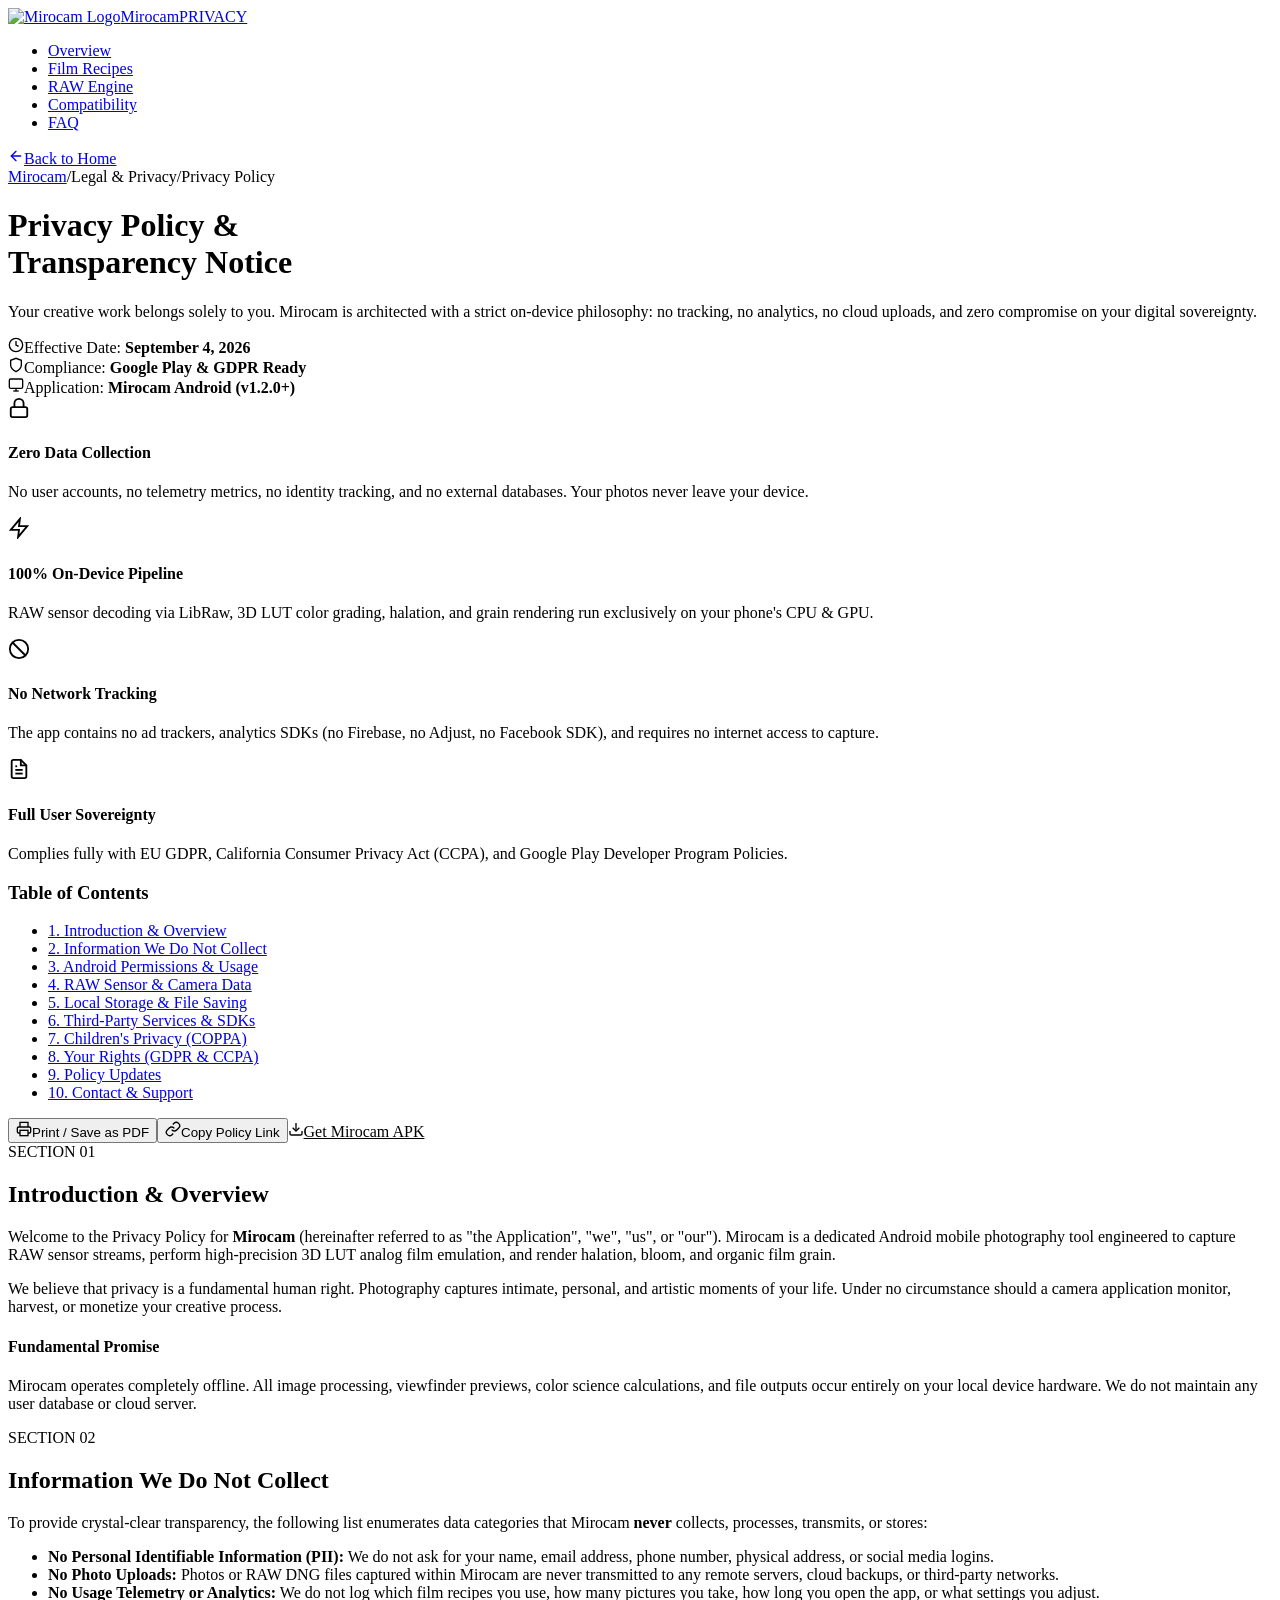
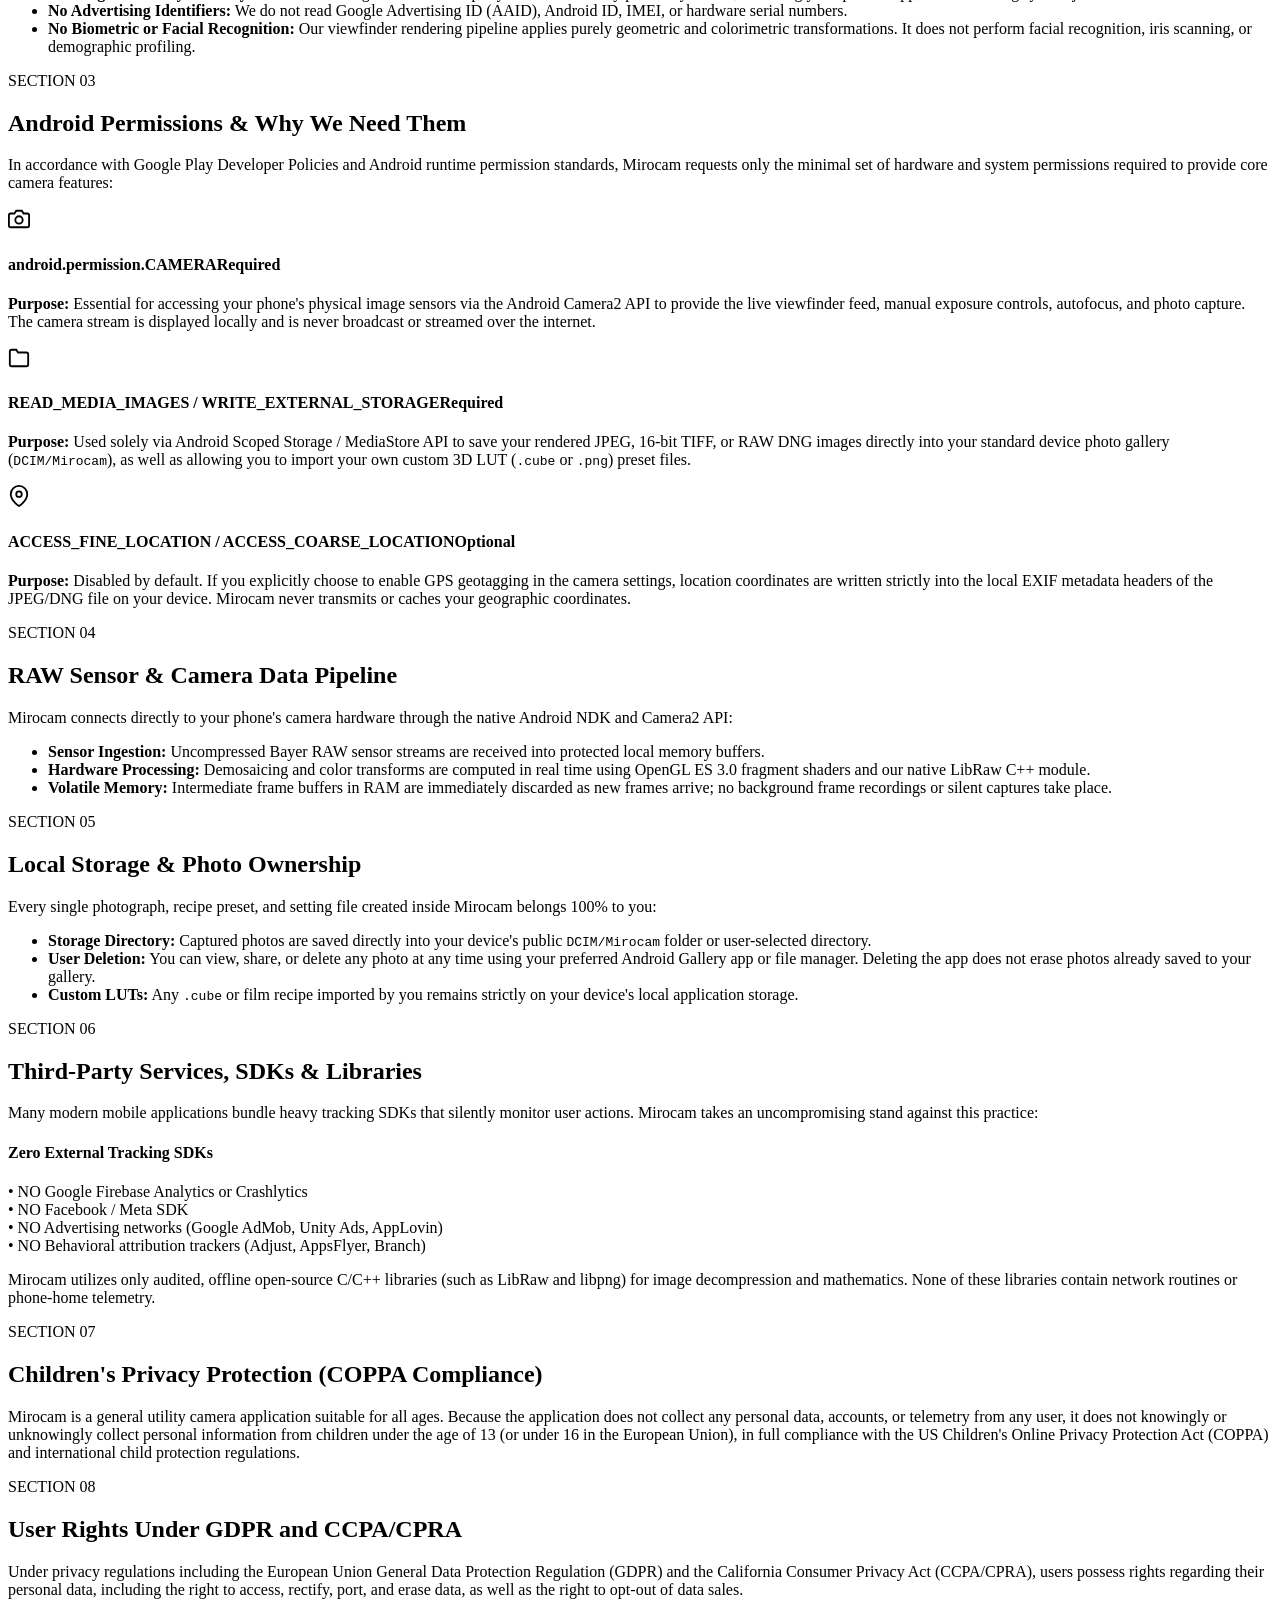
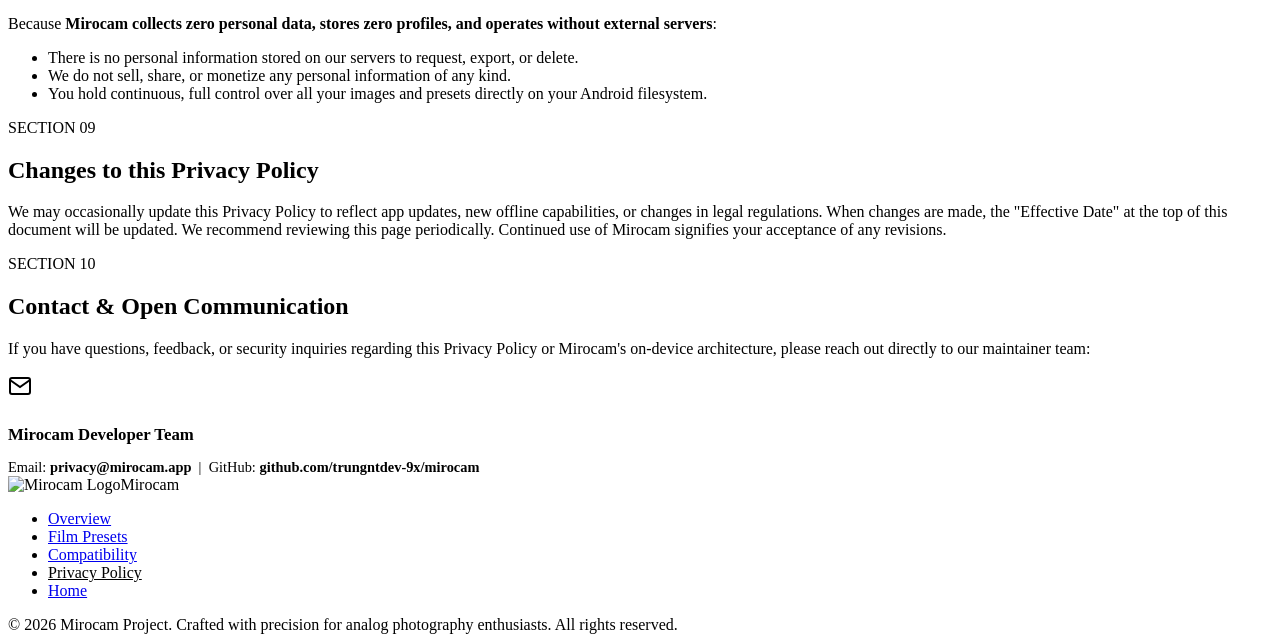
==== privacy/index.html @ e74e82c1 "Update from https://github.com/trungntdev-9x/mirocam/commit/d6a8e24626ea8ea958e3096e8d1c62e07630a05a" ====
<!DOCTYPE html><html lang="en"><head><meta charset="UTF-8"><meta name="viewport" content="width=device-width, initial-scale=1.0"><title>Privacy Policy &amp; Transparency Notice — Mirocam</title><meta name="description" content="Official Privacy Policy for Mirocam Android RAW Film Camera. 100% offline, zero tracking, zero analytics."><meta name="keywords" content="analog camera, film simulation, fujifilm recipes, raw camera android, libraw, 3d lut, halation, portra 400, velvia 50"><link rel="canonical" href="https://trungntdev-9x.github.io/mirocam-web/privacy/"><!-- OpenGraph --><meta property="og:title" content="Mirocam — Shoot it right. No editing needed."><meta property="og:description" content="True RAW sensor pipeline, real-time 60fps film viewfinder, and iconic analog recipes on your Android device."><meta property="og:image" content="/mirocam-web/assets/hero_sample.jpg"><meta property="og:type" content="website"><meta property="og:url" content="https://trungntdev-9x.github.io/mirocam-web/privacy/"><meta name="theme-color" content="#0a0c10"><!-- Twitter Cards --><meta name="twitter:card" content="summary_large_image"><meta name="twitter:title" content="Privacy Policy &amp; Transparency Notice — Mirocam"><meta name="twitter:description" content="Official Privacy Policy for Mirocam Android RAW Film Camera. 100% offline, zero tracking, zero analytics."><meta name="twitter:image" content="/mirocam-web/assets/hero_sample.jpg"><!-- Google Fonts Preconnect & Styles --><link rel="preconnect" href="https://fonts.googleapis.com"><link rel="preconnect" href="https://fonts.gstatic.com" crossorigin><link href="https://fonts.googleapis.com/css2?family=Playfair+Display:ital,wght@0,600;0,800;1,600&family=Plus+Jakarta+Sans:wght@400;500;600;700;800&family=Space+Grotesk:wght@500;600;700&display=swap" rel="stylesheet"><!-- Favicon --><link rel="icon" type="image/png" href="/mirocam-web/assets/logo.png"><link rel="stylesheet" href="/mirocam-web/_astro/site.BNJxIWvm.css"></head><body><!-- Grain Overlay --><div class="grain-overlay" aria-hidden="true"></div><nav class="navbar" aria-label="Privacy Navigation"><div class="container nav-inner"><a href="/mirocam-web/" class="brand-link" title="Return to Mirocam Home"><img src="/mirocam-web/assets/logo.png" alt="Mirocam Logo" class="brand-logo" width="40" height="40"><span class="brand-text">Mirocam</span><span class="brand-badge">PRIVACY</span></a><ul class="nav-links"><li><a href="/mirocam-web/#overview">Overview</a></li><li><a href="/mirocam-web/#recipes">Film Recipes</a></li><li><a href="/mirocam-web/#technology">RAW Engine</a></li><li><a href="/mirocam-web/#specs">Compatibility</a></li><li><a href="/mirocam-web/#faq">FAQ</a></li></ul><div class="nav-actions"><a href="/mirocam-web/" class="btn btn-secondary"><svg width="16" height="16" viewBox="0 0 24 24" fill="none" stroke="currentColor" stroke-width="2" stroke-linecap="round" stroke-linejoin="round" aria-hidden="true"><line x1="19" y1="12" x2="5" y2="12"></line><polyline points="12 19 5 12 12 5"></polyline></svg>Back to Home</a></div></div></nav><header class="policy-hero"><div class="container"><div class="policy-breadcrumb"><a href="/mirocam-web/">Mirocam</a><span>/</span><span>Legal & Privacy</span><span>/</span><span style="color:var(--text-primary)">Privacy Policy</span></div><h1>Privacy Policy &<br><span class="gradient-text">Transparency Notice</span></h1><p>Your creative work belongs solely to you. Mirocam is architected with a strict on-device philosophy: no tracking, no analytics, no cloud uploads, and zero compromise on your digital sovereignty.</p><div class="policy-meta-bar"><div class="policy-meta-item"><svg width="16" height="16" viewBox="0 0 24 24" fill="none" stroke="currentColor" stroke-width="2" aria-hidden="true"><circle cx="12" cy="12" r="10"></circle><polyline points="12 6 12 12 16 14"></polyline></svg><span>Effective Date: <strong>September 4, 2026</strong></span></div><div class="policy-meta-item"><svg width="16" height="16" viewBox="0 0 24 24" fill="none" stroke="currentColor" stroke-width="2" aria-hidden="true"><path d="M12 22s8-4 8-10V5l-8-3-8 3v7c0 6 8 10 8 10z"></path></svg><span>Compliance: <strong>Google Play & GDPR Ready</strong></span></div><div class="policy-meta-item"><svg width="16" height="16" viewBox="0 0 24 24" fill="none" stroke="currentColor" stroke-width="2" aria-hidden="true"><rect x="2" y="3" width="20" height="14" rx="2" ry="2"></rect><line x1="8" y1="21" x2="16" y2="21"></line><line x1="12" y1="17" x2="12" y2="21"></line></svg><span>Application: <strong>Mirocam Android (v1.2.0+)</strong></span></div></div></div></header><main class="container"><!-- Highlights Grid --><div class="policy-highlights"><div class="highlight-card"><div class="highlight-icon"><svg width="22" height="22" viewBox="0 0 24 24" fill="none" stroke="currentColor" stroke-width="2" aria-hidden="true"><rect x="3" y="11" width="18" height="11" rx="2" ry="2"></rect><path d="M7 11V7a5 5 0 0 1 10 0v4"></path></svg></div><h4>Zero Data Collection</h4><p>No user accounts, no telemetry metrics, no identity tracking, and no external databases. Your photos never leave your device.</p></div><div class="highlight-card"><div class="highlight-icon"><svg width="22" height="22" viewBox="0 0 24 24" fill="none" stroke="currentColor" stroke-width="2" aria-hidden="true"><polygon points="13 2 3 14 12 14 11 22 21 10 12 10 13 2"></polygon></svg></div><h4>100% On-Device Pipeline</h4><p>RAW sensor decoding via LibRaw, 3D LUT color grading, halation, and grain rendering run exclusively on your phone's CPU & GPU.</p></div><div class="highlight-card"><div class="highlight-icon"><svg width="22" height="22" viewBox="0 0 24 24" fill="none" stroke="currentColor" stroke-width="2" aria-hidden="true"><circle cx="12" cy="12" r="10"></circle><line x1="4.93" y1="4.93" x2="19.07" y2="19.07"></line></svg></div><h4>No Network Tracking</h4><p>The app contains no ad trackers, analytics SDKs (no Firebase, no Adjust, no Facebook SDK), and requires no internet access to capture.</p></div><div class="highlight-card"><div class="highlight-icon"><svg width="22" height="22" viewBox="0 0 24 24" fill="none" stroke="currentColor" stroke-width="2" aria-hidden="true"><path d="M14 2H6a2 2 0 0 0-2 2v16a2 2 0 0 0 2 2h12a2 2 0 0 0 2-2V8z"></path><polyline points="14 2 14 8 20 8"></polyline><line x1="16" y1="13" x2="8" y2="13"></line><line x1="16" y1="17" x2="8" y2="17"></line><polyline points="10 9 9 9 8 9"></polyline></svg></div><h4>Full User Sovereignty</h4><p>Complies fully with EU GDPR, California Consumer Privacy Act (CCPA), and Google Play Developer Program Policies.</p></div></div><!-- Two Column Layout: Sticky TOC + Content --><div class="policy-layout"><!-- Sidebar TOC --><aside class="policy-sidebar"><nav class="policy-toc" aria-label="Table of contents"><h3>Table of Contents</h3><ul class="toc-list" id="tocList"><li><a href="#section-1" class="active">1. Introduction & Overview</a></li><li><a href="#section-2">2. Information We Do Not Collect</a></li><li><a href="#section-3">3. Android Permissions & Usage</a></li><li><a href="#section-4">4. RAW Sensor & Camera Data</a></li><li><a href="#section-5">5. Local Storage & File Saving</a></li><li><a href="#section-6">6. Third-Party Services & SDKs</a></li><li><a href="#section-7">7. Children's Privacy (COPPA)</a></li><li><a href="#section-8">8. Your Rights (GDPR & CCPA)</a></li><li><a href="#section-9">9. Policy Updates</a></li><li><a href="#section-10">10. Contact & Support</a></li></ul></nav><div class="policy-actions"><button class="policy-btn" id="printBtn" type="button"><svg width="16" height="16" viewBox="0 0 24 24" fill="none" stroke="currentColor" stroke-width="2" aria-hidden="true"><polyline points="6 9 6 2 18 2 18 9"></polyline><path d="M6 18H4a2 2 0 0 1-2-2v-5a2 2 0 0 1 2-2h16a2 2 0 0 1 2 2v5a2 2 0 0 1-2 2h-2"></path><rect x="6" y="14" width="12" height="8"></rect></svg>Print / Save as PDF</button><button class="policy-btn" id="copyLinkBtn" type="button"><svg width="16" height="16" viewBox="0 0 24 24" fill="none" stroke="currentColor" stroke-width="2" aria-hidden="true"><path d="M10 13a5 5 0 0 0 7.54.54l3-3a5 5 0 0 0-7.07-7.07l-1.72 1.71"></path><path d="M14 11a5 5 0 0 0-7.54-.54l-3 3a5 5 0 0 0 7.07 7.07l1.71-1.71"></path></svg>Copy Policy Link</button><a href="/mirocam-web/#download" class="policy-btn" style="color:var(--accent-amber); border-color:rgba(229, 152, 102, 0.3);"><svg width="16" height="16" viewBox="0 0 24 24" fill="none" stroke="currentColor" stroke-width="2" aria-hidden="true"><path d="M21 15v4a2 2 0 0 1-2 2H5a2 2 0 0 1-2-2v-4"></path><polyline points="7 10 12 15 17 10"></polyline><line x1="12" y1="15" x2="12" y2="3"></line></svg>Get Mirocam APK</a></div></aside><!-- Main Policy Article --><article class="policy-article"><!-- Section 1 --><section class="policy-section" id="section-1"><div class="policy-section-num">SECTION 01</div><h2>Introduction & Overview</h2><p>Welcome to the Privacy Policy for <strong>Mirocam</strong> (hereinafter referred to as "the Application", "we", "us", or "our"). Mirocam is a dedicated Android mobile photography tool engineered to capture RAW sensor streams, perform high-precision 3D LUT analog film emulation, and render halation, bloom, and organic film grain.</p><p>We believe that privacy is a fundamental human right. Photography captures intimate, personal, and artistic moments of your life. Under no circumstance should a camera application monitor, harvest, or monetize your creative process.</p><div class="policy-callout highlight-success"><h4>Fundamental Promise</h4><p>Mirocam operates completely offline. All image processing, viewfinder previews, color science calculations, and file outputs occur entirely on your local device hardware. We do not maintain any user database or cloud server.</p></div></section><!-- Section 2 --><section class="policy-section" id="section-2"><div class="policy-section-num">SECTION 02</div><h2>Information We Do Not Collect</h2><p>To provide crystal-clear transparency, the following list enumerates data categories that Mirocam <strong>never</strong> collects, processes, transmits, or stores:</p><ul><li><strong>No Personal Identifiable Information (PII):</strong> We do not ask for your name, email address, phone number, physical address, or social media logins.</li><li><strong>No Photo Uploads:</strong> Photos or RAW DNG files captured within Mirocam are never transmitted to any remote servers, cloud backups, or third-party networks.</li><li><strong>No Usage Telemetry or Analytics:</strong> We do not log which film recipes you use, how many pictures you take, how long you open the app, or what settings you adjust.</li><li><strong>No Advertising Identifiers:</strong> We do not read Google Advertising ID (AAID), Android ID, IMEI, or hardware serial numbers.</li><li><strong>No Biometric or Facial Recognition:</strong> Our viewfinder rendering pipeline applies purely geometric and colorimetric transformations. It does not perform facial recognition, iris scanning, or demographic profiling.</li></ul></section><!-- Section 3 --><section class="policy-section" id="section-3"><div class="policy-section-num">SECTION 03</div><h2>Android Permissions & Why We Need Them</h2><p>In accordance with Google Play Developer Policies and Android runtime permission standards, Mirocam requests only the minimal set of hardware and system permissions required to provide core camera features:</p><div class="permissions-grid"><!-- CAMERA --><div class="perm-card"><div class="perm-icon"><svg width="22" height="22" viewBox="0 0 24 24" fill="none" stroke="currentColor" stroke-width="2" aria-hidden="true"><path d="M23 19a2 2 0 0 1-2 2H3a2 2 0 0 1-2-2V8a2 2 0 0 1 2-2h4l2-3h6l2 3h4a2 2 0 0 1 2 2z"></path><circle cx="12" cy="13" r="4"></circle></svg></div><div class="perm-details"><h4>android.permission.CAMERA<span class="perm-tag required">Required</span></h4><p><strong>Purpose:</strong> Essential for accessing your phone's physical image sensors via the Android Camera2 API to provide the live viewfinder feed, manual exposure controls, autofocus, and photo capture. The camera stream is displayed locally and is never broadcast or streamed over the internet.</p></div></div><!-- STORAGE --><div class="perm-card"><div class="perm-icon"><svg width="22" height="22" viewBox="0 0 24 24" fill="none" stroke="currentColor" stroke-width="2" aria-hidden="true"><path d="M22 19a2 2 0 0 1-2 2H4a2 2 0 0 1-2-2V5a2 2 0 0 1 2-2h5l2 3h9a2 2 0 0 1 2 2z"></path></svg></div><div class="perm-details"><h4>READ_MEDIA_IMAGES / WRITE_EXTERNAL_STORAGE<span class="perm-tag required">Required</span></h4><p><strong>Purpose:</strong> Used solely via Android Scoped Storage / MediaStore API to save your rendered JPEG, 16-bit TIFF, or RAW DNG images directly into your standard device photo gallery (<code>DCIM/Mirocam</code>), as well as allowing you to import your own custom 3D LUT (<code>.cube</code> or <code>.png</code>) preset files.</p></div></div><!-- LOCATION --><div class="perm-card"><div class="perm-icon"><svg width="22" height="22" viewBox="0 0 24 24" fill="none" stroke="currentColor" stroke-width="2" aria-hidden="true"><path d="M21 10c0 7-9 13-9 13s-9-6-9-13a9 9 0 0 1 18 0z"></path><circle cx="12" cy="10" r="3"></circle></svg></div><div class="perm-details"><h4>ACCESS_FINE_LOCATION / ACCESS_COARSE_LOCATION<span class="perm-tag optional">Optional</span></h4><p><strong>Purpose:</strong> Disabled by default. If you explicitly choose to enable GPS geotagging in the camera settings, location coordinates are written strictly into the local EXIF metadata headers of the JPEG/DNG file on your device. Mirocam never transmits or caches your geographic coordinates.</p></div></div></div></section><!-- Section 4 --><section class="policy-section" id="section-4"><div class="policy-section-num">SECTION 04</div><h2>RAW Sensor & Camera Data Pipeline</h2><p>Mirocam connects directly to your phone's camera hardware through the native Android NDK and Camera2 API:</p><ul><li><strong>Sensor Ingestion:</strong> Uncompressed Bayer RAW sensor streams are received into protected local memory buffers.</li><li><strong>Hardware Processing:</strong> Demosaicing and color transforms are computed in real time using OpenGL ES 3.0 fragment shaders and our native LibRaw C++ module.</li><li><strong>Volatile Memory:</strong> Intermediate frame buffers in RAM are immediately discarded as new frames arrive; no background frame recordings or silent captures take place.</li></ul></section><!-- Section 5 --><section class="policy-section" id="section-5"><div class="policy-section-num">SECTION 05</div><h2>Local Storage & Photo Ownership</h2><p>Every single photograph, recipe preset, and setting file created inside Mirocam belongs 100% to you:</p><ul><li><strong>Storage Directory:</strong> Captured photos are saved directly into your device's public <code>DCIM/Mirocam</code> folder or user-selected directory.</li><li><strong>User Deletion:</strong> You can view, share, or delete any photo at any time using your preferred Android Gallery app or file manager. Deleting the app does not erase photos already saved to your gallery.</li><li><strong>Custom LUTs:</strong> Any <code>.cube</code> or film recipe imported by you remains strictly on your device's local application storage.</li></ul></section><!-- Section 6 --><section class="policy-section" id="section-6"><div class="policy-section-num">SECTION 06</div><h2>Third-Party Services, SDKs & Libraries</h2><p>Many modern mobile applications bundle heavy tracking SDKs that silently monitor user actions. Mirocam takes an uncompromising stand against this practice:</p><div class="policy-callout"><h4>Zero External Tracking SDKs</h4><p>• NO Google Firebase Analytics or Crashlytics<br>• NO Facebook / Meta SDK<br>• NO Advertising networks (Google AdMob, Unity Ads, AppLovin)<br>• NO Behavioral attribution trackers (Adjust, AppsFlyer, Branch)</p></div><p>Mirocam utilizes only audited, offline open-source C/C++ libraries (such as LibRaw and libpng) for image decompression and mathematics. None of these libraries contain network routines or phone-home telemetry.</p></section><!-- Section 7 --><section class="policy-section" id="section-7"><div class="policy-section-num">SECTION 07</div><h2>Children's Privacy Protection (COPPA Compliance)</h2><p>Mirocam is a general utility camera application suitable for all ages. Because the application does not collect any personal data, accounts, or telemetry from any user, it does not knowingly or unknowingly collect personal information from children under the age of 13 (or under 16 in the European Union), in full compliance with the US Children's Online Privacy Protection Act (COPPA) and international child protection regulations.</p></section><!-- Section 8 --><section class="policy-section" id="section-8"><div class="policy-section-num">SECTION 08</div><h2>User Rights Under GDPR and CCPA/CPRA</h2><p>Under privacy regulations including the European Union General Data Protection Regulation (GDPR) and the California Consumer Privacy Act (CCPA/CPRA), users possess rights regarding their personal data, including the right to access, rectify, port, and erase data, as well as the right to opt-out of data sales.</p><p>Because <strong>Mirocam collects zero personal data, stores zero profiles, and operates without external servers</strong>:</p><ul><li>There is no personal information stored on our servers to request, export, or delete.</li><li>We do not sell, share, or monetize any personal information of any kind.</li><li>You hold continuous, full control over all your images and presets directly on your Android filesystem.</li></ul></section><!-- Section 9 --><section class="policy-section" id="section-9"><div class="policy-section-num">SECTION 09</div><h2>Changes to this Privacy Policy</h2><p>We may occasionally update this Privacy Policy to reflect app updates, new offline capabilities, or changes in legal regulations. When changes are made, the "Effective Date" at the top of this document will be updated. We recommend reviewing this page periodically. Continued use of Mirocam signifies your acceptance of any revisions.</p></section><!-- Section 10 --><section class="policy-section" id="section-10"><div class="policy-section-num">SECTION 10</div><h2>Contact & Open Communication</h2><p>If you have questions, feedback, or security inquiries regarding this Privacy Policy or Mirocam's on-device architecture, please reach out directly to our maintainer team:</p><div class="contact-box"><div class="contact-box-icon"><svg width="24" height="24" viewBox="0 0 24 24" fill="none" stroke="currentColor" stroke-width="2" aria-hidden="true"><path d="M4 4h16c1.1 0 2 .9 2 2v12c0 1.1-.9 2-2 2H4c-1.1 0-2-.9-2-2V6c0-1.1.9-2 2-2z"></path><polyline points="22,6 12,13 2,6"></polyline></svg></div><div><h4 style="color:var(--text-primary); margin-bottom:4px; font-size:1.05rem;">Mirocam Developer Team</h4><p style="margin-bottom:0; font-size:0.9rem; color:var(--text-secondary);">Email: <strong style="color:var(--accent-amber);">privacy@mirocam.app</strong> &nbsp;|&nbsp; GitHub: <strong>github.com/trungntdev-9x/mirocam</strong></p></div></div></section></article></div></main><footer class="footer"><div class="container"><div class="footer-inner"><div class="brand-link"><img src="/mirocam-web/assets/logo.png" alt="Mirocam Logo" class="brand-logo" width="40" height="40"><span class="brand-text">Mirocam</span></div><ul class="footer-links"><li><a href="/mirocam-web/#overview">Overview</a></li><li><a href="/mirocam-web/#recipes">Film Presets</a></li><li><a href="/mirocam-web/#specs">Compatibility</a></li><li><a href="/mirocam-web/privacy" style="color:var(--accent-amber);">Privacy Policy</a></li><li><a href="/mirocam-web/">Home</a></li></ul></div><div class="footer-bottom">&copy; 2026 Mirocam Project. Crafted with precision for analog photography enthusiasts. All rights reserved.</div></div></footer><div id="toast" style="position:fixed; bottom:30px; right:30px; background:var(--bg-surface-elevated); border:1px solid var(--accent-amber); color:var(--text-primary); padding:12px 20px; border-radius:var(--radius-md); box-shadow:0 10px 25px rgba(0,0,0,0.5); opacity:0; pointer-events:none; transition:opacity 0.3s ease; z-index:9999; font-size:0.9rem; display:flex; align-items:center; gap:8px;"><svg width="18" height="18" viewBox="0 0 24 24" fill="none" stroke="#2ecc71" stroke-width="2" aria-hidden="true"><polyline points="20 6 9 17 4 12"></polyline></svg><span>Link copied to clipboard!</span></div></body></html><script type="module">function e(){document.getElementById(`printBtn`)?.addEventListener(`click`,()=>{window.print()}),document.getElementById(`copyLinkBtn`)?.addEventListener(`click`,()=>{let e=window.location.href;navigator.clipboard.writeText(e).then(()=>{let e=document.getElementById(`toast`);e&&(e.style.opacity=`1`,setTimeout(()=>{e.style.opacity=`0`},2400))}).catch(()=>{alert(`Policy URL: `+window.location.href)})});let e=document.querySelectorAll(`.policy-section`),t=document.querySelectorAll(`.toc-list a`);window.addEventListener(`scroll`,()=>{let n=``;e.forEach(e=>{let t=e.offsetTop-120;window.pageYOffset>=t&&(n=e.getAttribute(`id`)||``)}),t.forEach(e=>{e.classList.remove(`active`),e.getAttribute(`href`)===`#`+n&&e.classList.add(`active`)})},{passive:!0})}document.readyState===`loading`?document.addEventListener(`DOMContentLoaded`,e):e();</script>
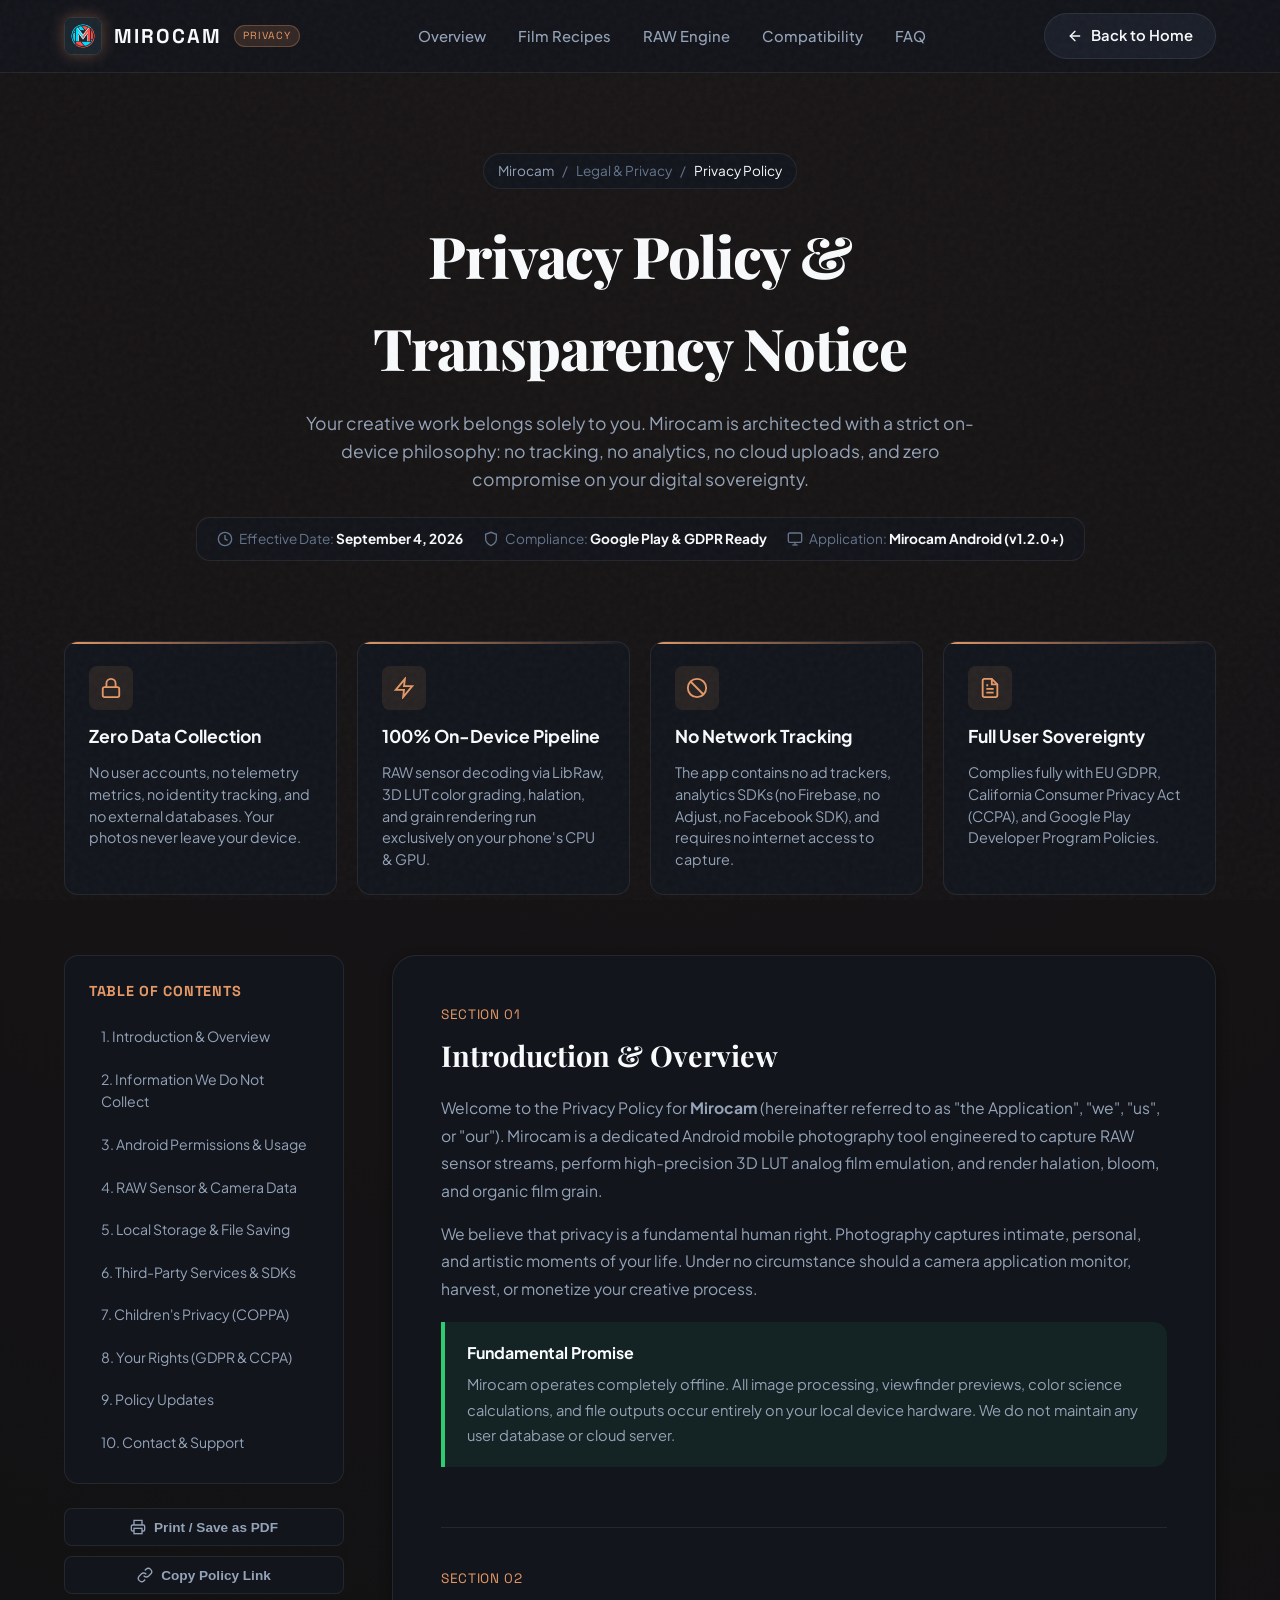
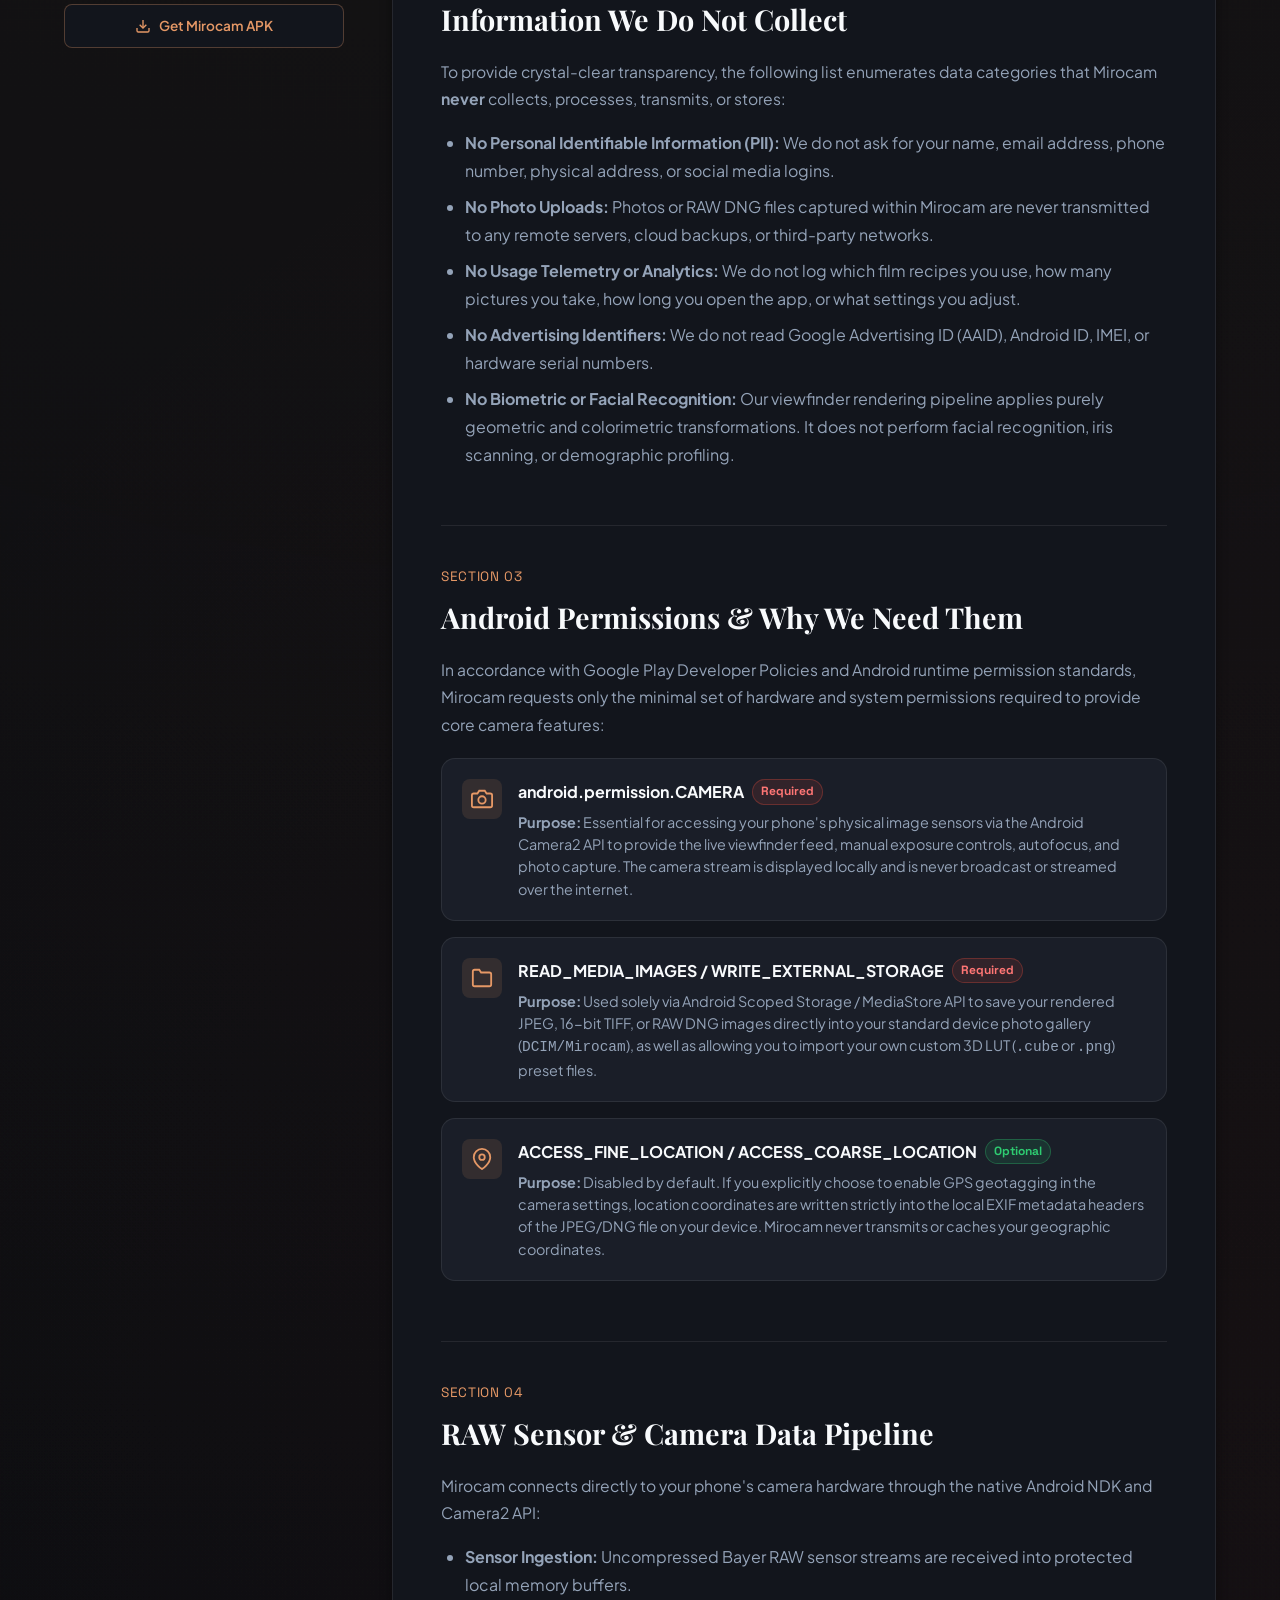
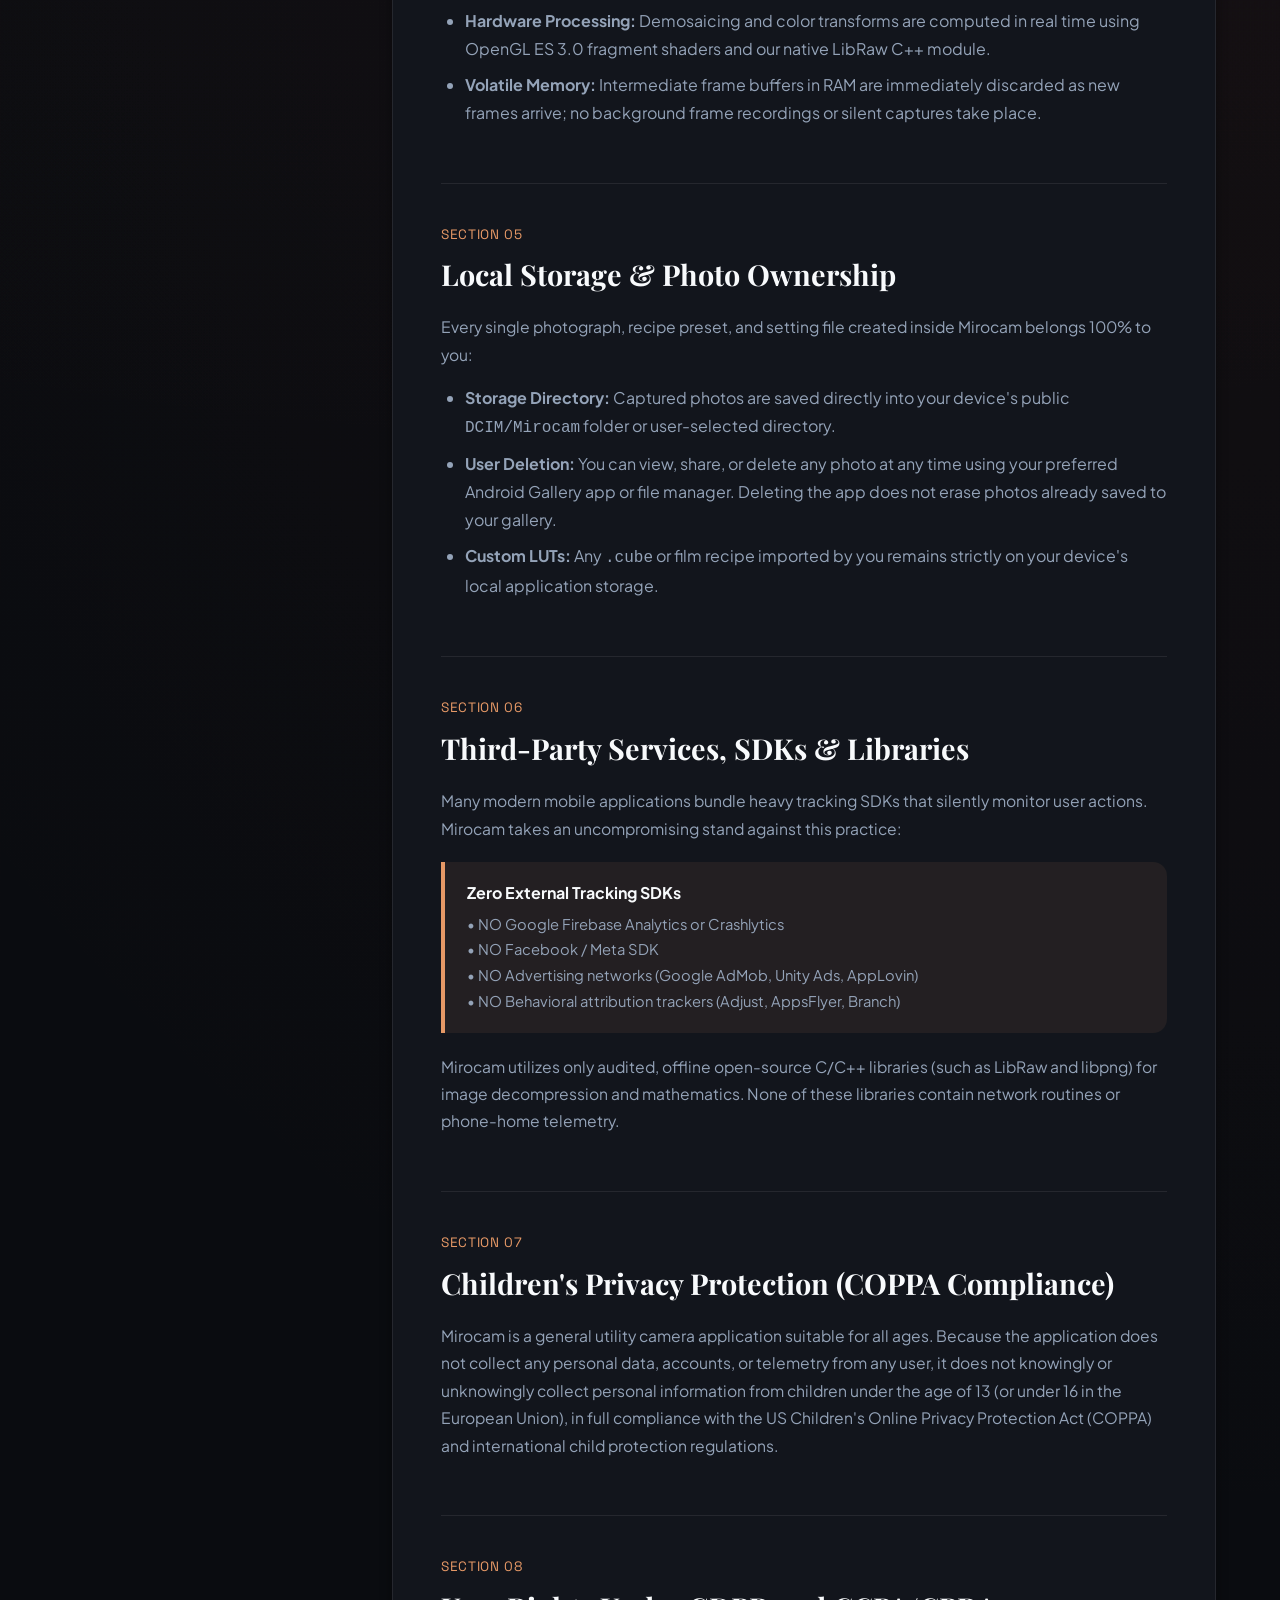
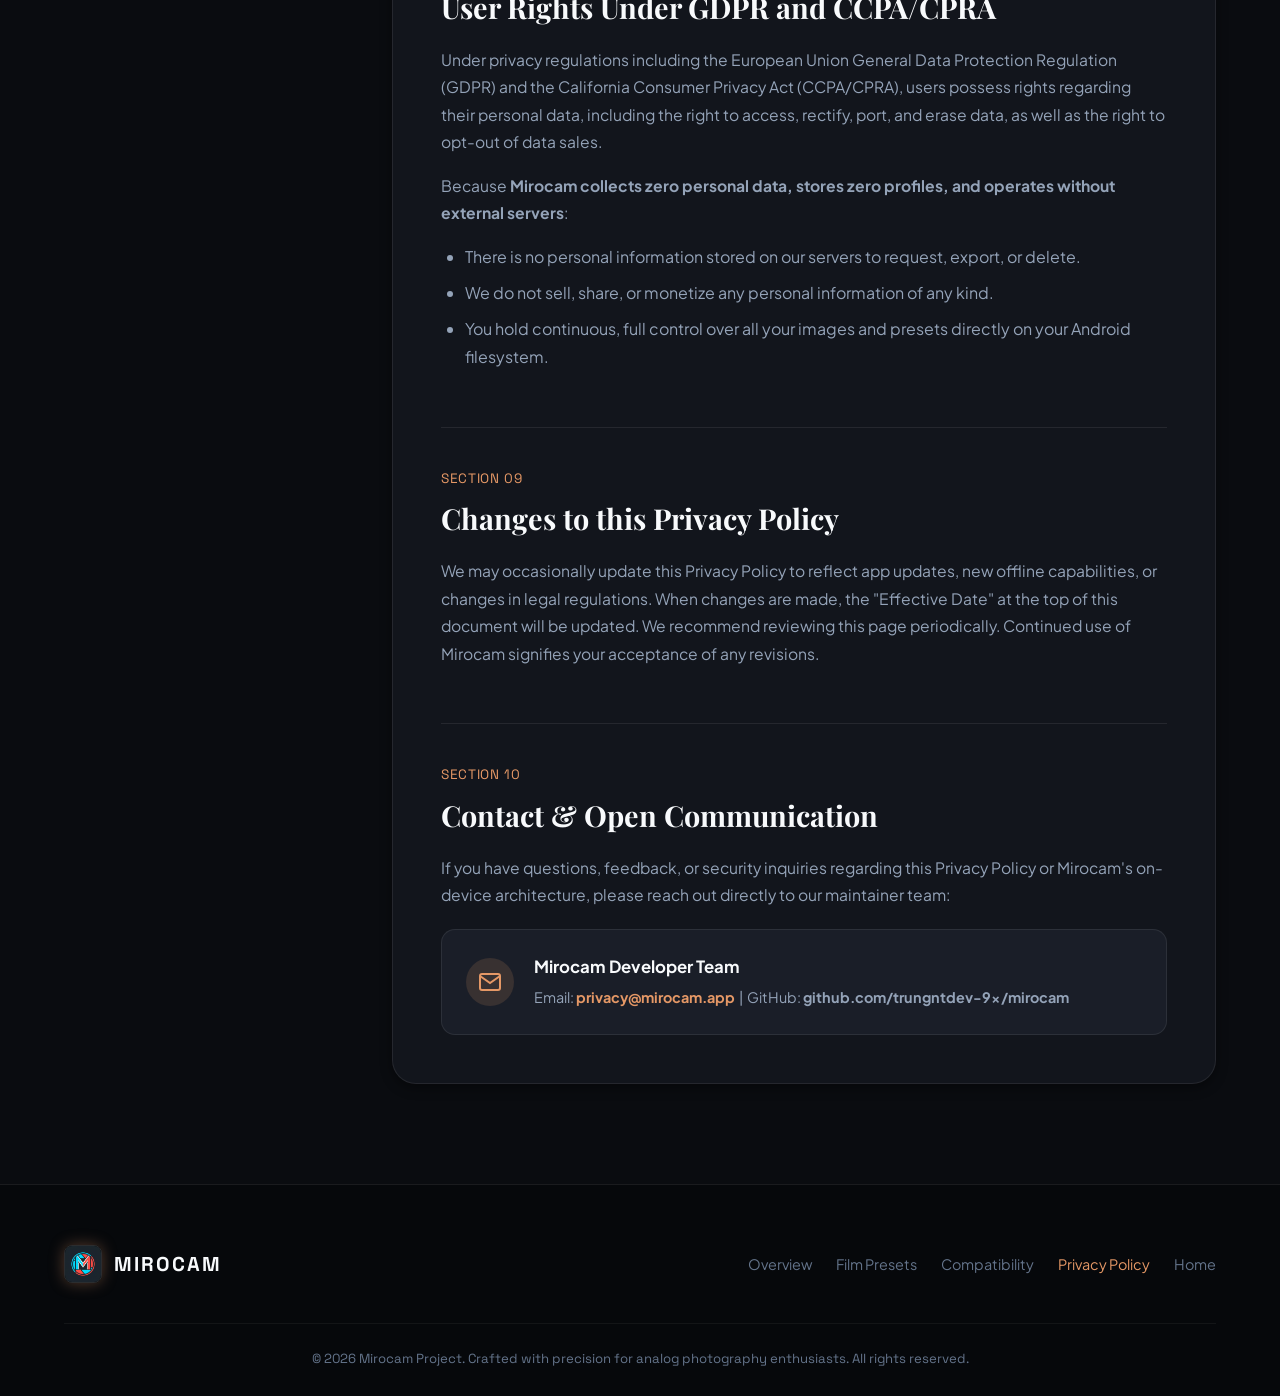
==== commit 3abf2bfa: "Update from https://github.com/trungntdev-9x/mirocam/commit/7799aa4f0792f9825d05299642741efc7917d73b" ====
--- a/privacy/index.html
+++ b/privacy/index.html
@@ -1 +1 @@
-<!DOCTYPE html><html lang="en"><head><meta charset="UTF-8"><meta name="viewport" content="width=device-width, initial-scale=1.0"><title>Privacy Policy &amp; Transparency Notice — Mirocam</title><meta name="description" content="Official Privacy Policy for Mirocam Android RAW Film Camera. 100% offline, zero tracking, zero analytics."><meta name="keywords" content="analog camera, film simulation, fujifilm recipes, raw camera android, libraw, 3d lut, halation, portra 400, velvia 50"><link rel="canonical" href="https://trungntdev-9x.github.io/mirocam-web/privacy/"><!-- OpenGraph --><meta property="og:title" content="Mirocam — Shoot it right. No editing needed."><meta property="og:description" content="True RAW sensor pipeline, real-time 60fps film viewfinder, and iconic analog recipes on your Android device."><meta property="og:image" content="/mirocam-web/assets/hero_sample.jpg"><meta property="og:type" content="website"><meta property="og:url" content="https://trungntdev-9x.github.io/mirocam-web/privacy/"><meta name="theme-color" content="#0a0c10"><!-- Twitter Cards --><meta name="twitter:card" content="summary_large_image"><meta name="twitter:title" content="Privacy Policy &amp; Transparency Notice — Mirocam"><meta name="twitter:description" content="Official Privacy Policy for Mirocam Android RAW Film Camera. 100% offline, zero tracking, zero analytics."><meta name="twitter:image" content="/mirocam-web/assets/hero_sample.jpg"><!-- Google Fonts Preconnect & Styles --><link rel="preconnect" href="https://fonts.googleapis.com"><link rel="preconnect" href="https://fonts.gstatic.com" crossorigin><link href="https://fonts.googleapis.com/css2?family=Playfair+Display:ital,wght@0,600;0,800;1,600&family=Plus+Jakarta+Sans:wght@400;500;600;700;800&family=Space+Grotesk:wght@500;600;700&display=swap" rel="stylesheet"><!-- Favicon --><link rel="icon" type="image/png" href="/mirocam-web/assets/logo.png"><link rel="stylesheet" href="/mirocam-web/_astro/site.BNJxIWvm.css"></head><body><!-- Grain Overlay --><div class="grain-overlay" aria-hidden="true"></div><nav class="navbar" aria-label="Privacy Navigation"><div class="container nav-inner"><a href="/mirocam-web/" class="brand-link" title="Return to Mirocam Home"><img src="/mirocam-web/assets/logo.png" alt="Mirocam Logo" class="brand-logo" width="40" height="40"><span class="brand-text">Mirocam</span><span class="brand-badge">PRIVACY</span></a><ul class="nav-links"><li><a href="/mirocam-web/#overview">Overview</a></li><li><a href="/mirocam-web/#recipes">Film Recipes</a></li><li><a href="/mirocam-web/#technology">RAW Engine</a></li><li><a href="/mirocam-web/#specs">Compatibility</a></li><li><a href="/mirocam-web/#faq">FAQ</a></li></ul><div class="nav-actions"><a href="/mirocam-web/" class="btn btn-secondary"><svg width="16" height="16" viewBox="0 0 24 24" fill="none" stroke="currentColor" stroke-width="2" stroke-linecap="round" stroke-linejoin="round" aria-hidden="true"><line x1="19" y1="12" x2="5" y2="12"></line><polyline points="12 19 5 12 12 5"></polyline></svg>Back to Home</a></div></div></nav><header class="policy-hero"><div class="container"><div class="policy-breadcrumb"><a href="/mirocam-web/">Mirocam</a><span>/</span><span>Legal & Privacy</span><span>/</span><span style="color:var(--text-primary)">Privacy Policy</span></div><h1>Privacy Policy &<br><span class="gradient-text">Transparency Notice</span></h1><p>Your creative work belongs solely to you. Mirocam is architected with a strict on-device philosophy: no tracking, no analytics, no cloud uploads, and zero compromise on your digital sovereignty.</p><div class="policy-meta-bar"><div class="policy-meta-item"><svg width="16" height="16" viewBox="0 0 24 24" fill="none" stroke="currentColor" stroke-width="2" aria-hidden="true"><circle cx="12" cy="12" r="10"></circle><polyline points="12 6 12 12 16 14"></polyline></svg><span>Effective Date: <strong>September 4, 2026</strong></span></div><div class="policy-meta-item"><svg width="16" height="16" viewBox="0 0 24 24" fill="none" stroke="currentColor" stroke-width="2" aria-hidden="true"><path d="M12 22s8-4 8-10V5l-8-3-8 3v7c0 6 8 10 8 10z"></path></svg><span>Compliance: <strong>Google Play & GDPR Ready</strong></span></div><div class="policy-meta-item"><svg width="16" height="16" viewBox="0 0 24 24" fill="none" stroke="currentColor" stroke-width="2" aria-hidden="true"><rect x="2" y="3" width="20" height="14" rx="2" ry="2"></rect><line x1="8" y1="21" x2="16" y2="21"></line><line x1="12" y1="17" x2="12" y2="21"></line></svg><span>Application: <strong>Mirocam Android (v1.2.0+)</strong></span></div></div></div></header><main class="container"><!-- Highlights Grid --><div class="policy-highlights"><div class="highlight-card"><div class="highlight-icon"><svg width="22" height="22" viewBox="0 0 24 24" fill="none" stroke="currentColor" stroke-width="2" aria-hidden="true"><rect x="3" y="11" width="18" height="11" rx="2" ry="2"></rect><path d="M7 11V7a5 5 0 0 1 10 0v4"></path></svg></div><h4>Zero Data Collection</h4><p>No user accounts, no telemetry metrics, no identity tracking, and no external databases. Your photos never leave your device.</p></div><div class="highlight-card"><div class="highlight-icon"><svg width="22" height="22" viewBox="0 0 24 24" fill="none" stroke="currentColor" stroke-width="2" aria-hidden="true"><polygon points="13 2 3 14 12 14 11 22 21 10 12 10 13 2"></polygon></svg></div><h4>100% On-Device Pipeline</h4><p>RAW sensor decoding via LibRaw, 3D LUT color grading, halation, and grain rendering run exclusively on your phone's CPU & GPU.</p></div><div class="highlight-card"><div class="highlight-icon"><svg width="22" height="22" viewBox="0 0 24 24" fill="none" stroke="currentColor" stroke-width="2" aria-hidden="true"><circle cx="12" cy="12" r="10"></circle><line x1="4.93" y1="4.93" x2="19.07" y2="19.07"></line></svg></div><h4>No Network Tracking</h4><p>The app contains no ad trackers, analytics SDKs (no Firebase, no Adjust, no Facebook SDK), and requires no internet access to capture.</p></div><div class="highlight-card"><div class="highlight-icon"><svg width="22" height="22" viewBox="0 0 24 24" fill="none" stroke="currentColor" stroke-width="2" aria-hidden="true"><path d="M14 2H6a2 2 0 0 0-2 2v16a2 2 0 0 0 2 2h12a2 2 0 0 0 2-2V8z"></path><polyline points="14 2 14 8 20 8"></polyline><line x1="16" y1="13" x2="8" y2="13"></line><line x1="16" y1="17" x2="8" y2="17"></line><polyline points="10 9 9 9 8 9"></polyline></svg></div><h4>Full User Sovereignty</h4><p>Complies fully with EU GDPR, California Consumer Privacy Act (CCPA), and Google Play Developer Program Policies.</p></div></div><!-- Two Column Layout: Sticky TOC + Content --><div class="policy-layout"><!-- Sidebar TOC --><aside class="policy-sidebar"><nav class="policy-toc" aria-label="Table of contents"><h3>Table of Contents</h3><ul class="toc-list" id="tocList"><li><a href="#section-1" class="active">1. Introduction & Overview</a></li><li><a href="#section-2">2. Information We Do Not Collect</a></li><li><a href="#section-3">3. Android Permissions & Usage</a></li><li><a href="#section-4">4. RAW Sensor & Camera Data</a></li><li><a href="#section-5">5. Local Storage & File Saving</a></li><li><a href="#section-6">6. Third-Party Services & SDKs</a></li><li><a href="#section-7">7. Children's Privacy (COPPA)</a></li><li><a href="#section-8">8. Your Rights (GDPR & CCPA)</a></li><li><a href="#section-9">9. Policy Updates</a></li><li><a href="#section-10">10. Contact & Support</a></li></ul></nav><div class="policy-actions"><button class="policy-btn" id="printBtn" type="button"><svg width="16" height="16" viewBox="0 0 24 24" fill="none" stroke="currentColor" stroke-width="2" aria-hidden="true"><polyline points="6 9 6 2 18 2 18 9"></polyline><path d="M6 18H4a2 2 0 0 1-2-2v-5a2 2 0 0 1 2-2h16a2 2 0 0 1 2 2v5a2 2 0 0 1-2 2h-2"></path><rect x="6" y="14" width="12" height="8"></rect></svg>Print / Save as PDF</button><button class="policy-btn" id="copyLinkBtn" type="button"><svg width="16" height="16" viewBox="0 0 24 24" fill="none" stroke="currentColor" stroke-width="2" aria-hidden="true"><path d="M10 13a5 5 0 0 0 7.54.54l3-3a5 5 0 0 0-7.07-7.07l-1.72 1.71"></path><path d="M14 11a5 5 0 0 0-7.54-.54l-3 3a5 5 0 0 0 7.07 7.07l1.71-1.71"></path></svg>Copy Policy Link</button><a href="/mirocam-web/#download" class="policy-btn" style="color:var(--accent-amber); border-color:rgba(229, 152, 102, 0.3);"><svg width="16" height="16" viewBox="0 0 24 24" fill="none" stroke="currentColor" stroke-width="2" aria-hidden="true"><path d="M21 15v4a2 2 0 0 1-2 2H5a2 2 0 0 1-2-2v-4"></path><polyline points="7 10 12 15 17 10"></polyline><line x1="12" y1="15" x2="12" y2="3"></line></svg>Get Mirocam APK</a></div></aside><!-- Main Policy Article --><article class="policy-article"><!-- Section 1 --><section class="policy-section" id="section-1"><div class="policy-section-num">SECTION 01</div><h2>Introduction & Overview</h2><p>Welcome to the Privacy Policy for <strong>Mirocam</strong> (hereinafter referred to as "the Application", "we", "us", or "our"). Mirocam is a dedicated Android mobile photography tool engineered to capture RAW sensor streams, perform high-precision 3D LUT analog film emulation, and render halation, bloom, and organic film grain.</p><p>We believe that privacy is a fundamental human right. Photography captures intimate, personal, and artistic moments of your life. Under no circumstance should a camera application monitor, harvest, or monetize your creative process.</p><div class="policy-callout highlight-success"><h4>Fundamental Promise</h4><p>Mirocam operates completely offline. All image processing, viewfinder previews, color science calculations, and file outputs occur entirely on your local device hardware. We do not maintain any user database or cloud server.</p></div></section><!-- Section 2 --><section class="policy-section" id="section-2"><div class="policy-section-num">SECTION 02</div><h2>Information We Do Not Collect</h2><p>To provide crystal-clear transparency, the following list enumerates data categories that Mirocam <strong>never</strong> collects, processes, transmits, or stores:</p><ul><li><strong>No Personal Identifiable Information (PII):</strong> We do not ask for your name, email address, phone number, physical address, or social media logins.</li><li><strong>No Photo Uploads:</strong> Photos or RAW DNG files captured within Mirocam are never transmitted to any remote servers, cloud backups, or third-party networks.</li><li><strong>No Usage Telemetry or Analytics:</strong> We do not log which film recipes you use, how many pictures you take, how long you open the app, or what settings you adjust.</li><li><strong>No Advertising Identifiers:</strong> We do not read Google Advertising ID (AAID), Android ID, IMEI, or hardware serial numbers.</li><li><strong>No Biometric or Facial Recognition:</strong> Our viewfinder rendering pipeline applies purely geometric and colorimetric transformations. It does not perform facial recognition, iris scanning, or demographic profiling.</li></ul></section><!-- Section 3 --><section class="policy-section" id="section-3"><div class="policy-section-num">SECTION 03</div><h2>Android Permissions & Why We Need Them</h2><p>In accordance with Google Play Developer Policies and Android runtime permission standards, Mirocam requests only the minimal set of hardware and system permissions required to provide core camera features:</p><div class="permissions-grid"><!-- CAMERA --><div class="perm-card"><div class="perm-icon"><svg width="22" height="22" viewBox="0 0 24 24" fill="none" stroke="currentColor" stroke-width="2" aria-hidden="true"><path d="M23 19a2 2 0 0 1-2 2H3a2 2 0 0 1-2-2V8a2 2 0 0 1 2-2h4l2-3h6l2 3h4a2 2 0 0 1 2 2z"></path><circle cx="12" cy="13" r="4"></circle></svg></div><div class="perm-details"><h4>android.permission.CAMERA<span class="perm-tag required">Required</span></h4><p><strong>Purpose:</strong> Essential for accessing your phone's physical image sensors via the Android Camera2 API to provide the live viewfinder feed, manual exposure controls, autofocus, and photo capture. The camera stream is displayed locally and is never broadcast or streamed over the internet.</p></div></div><!-- STORAGE --><div class="perm-card"><div class="perm-icon"><svg width="22" height="22" viewBox="0 0 24 24" fill="none" stroke="currentColor" stroke-width="2" aria-hidden="true"><path d="M22 19a2 2 0 0 1-2 2H4a2 2 0 0 1-2-2V5a2 2 0 0 1 2-2h5l2 3h9a2 2 0 0 1 2 2z"></path></svg></div><div class="perm-details"><h4>READ_MEDIA_IMAGES / WRITE_EXTERNAL_STORAGE<span class="perm-tag required">Required</span></h4><p><strong>Purpose:</strong> Used solely via Android Scoped Storage / MediaStore API to save your rendered JPEG, 16-bit TIFF, or RAW DNG images directly into your standard device photo gallery (<code>DCIM/Mirocam</code>), as well as allowing you to import your own custom 3D LUT (<code>.cube</code> or <code>.png</code>) preset files.</p></div></div><!-- LOCATION --><div class="perm-card"><div class="perm-icon"><svg width="22" height="22" viewBox="0 0 24 24" fill="none" stroke="currentColor" stroke-width="2" aria-hidden="true"><path d="M21 10c0 7-9 13-9 13s-9-6-9-13a9 9 0 0 1 18 0z"></path><circle cx="12" cy="10" r="3"></circle></svg></div><div class="perm-details"><h4>ACCESS_FINE_LOCATION / ACCESS_COARSE_LOCATION<span class="perm-tag optional">Optional</span></h4><p><strong>Purpose:</strong> Disabled by default. If you explicitly choose to enable GPS geotagging in the camera settings, location coordinates are written strictly into the local EXIF metadata headers of the JPEG/DNG file on your device. Mirocam never transmits or caches your geographic coordinates.</p></div></div></div></section><!-- Section 4 --><section class="policy-section" id="section-4"><div class="policy-section-num">SECTION 04</div><h2>RAW Sensor & Camera Data Pipeline</h2><p>Mirocam connects directly to your phone's camera hardware through the native Android NDK and Camera2 API:</p><ul><li><strong>Sensor Ingestion:</strong> Uncompressed Bayer RAW sensor streams are received into protected local memory buffers.</li><li><strong>Hardware Processing:</strong> Demosaicing and color transforms are computed in real time using OpenGL ES 3.0 fragment shaders and our native LibRaw C++ module.</li><li><strong>Volatile Memory:</strong> Intermediate frame buffers in RAM are immediately discarded as new frames arrive; no background frame recordings or silent captures take place.</li></ul></section><!-- Section 5 --><section class="policy-section" id="section-5"><div class="policy-section-num">SECTION 05</div><h2>Local Storage & Photo Ownership</h2><p>Every single photograph, recipe preset, and setting file created inside Mirocam belongs 100% to you:</p><ul><li><strong>Storage Directory:</strong> Captured photos are saved directly into your device's public <code>DCIM/Mirocam</code> folder or user-selected directory.</li><li><strong>User Deletion:</strong> You can view, share, or delete any photo at any time using your preferred Android Gallery app or file manager. Deleting the app does not erase photos already saved to your gallery.</li><li><strong>Custom LUTs:</strong> Any <code>.cube</code> or film recipe imported by you remains strictly on your device's local application storage.</li></ul></section><!-- Section 6 --><section class="policy-section" id="section-6"><div class="policy-section-num">SECTION 06</div><h2>Third-Party Services, SDKs & Libraries</h2><p>Many modern mobile applications bundle heavy tracking SDKs that silently monitor user actions. Mirocam takes an uncompromising stand against this practice:</p><div class="policy-callout"><h4>Zero External Tracking SDKs</h4><p>• NO Google Firebase Analytics or Crashlytics<br>• NO Facebook / Meta SDK<br>• NO Advertising networks (Google AdMob, Unity Ads, AppLovin)<br>• NO Behavioral attribution trackers (Adjust, AppsFlyer, Branch)</p></div><p>Mirocam utilizes only audited, offline open-source C/C++ libraries (such as LibRaw and libpng) for image decompression and mathematics. None of these libraries contain network routines or phone-home telemetry.</p></section><!-- Section 7 --><section class="policy-section" id="section-7"><div class="policy-section-num">SECTION 07</div><h2>Children's Privacy Protection (COPPA Compliance)</h2><p>Mirocam is a general utility camera application suitable for all ages. Because the application does not collect any personal data, accounts, or telemetry from any user, it does not knowingly or unknowingly collect personal information from children under the age of 13 (or under 16 in the European Union), in full compliance with the US Children's Online Privacy Protection Act (COPPA) and international child protection regulations.</p></section><!-- Section 8 --><section class="policy-section" id="section-8"><div class="policy-section-num">SECTION 08</div><h2>User Rights Under GDPR and CCPA/CPRA</h2><p>Under privacy regulations including the European Union General Data Protection Regulation (GDPR) and the California Consumer Privacy Act (CCPA/CPRA), users possess rights regarding their personal data, including the right to access, rectify, port, and erase data, as well as the right to opt-out of data sales.</p><p>Because <strong>Mirocam collects zero personal data, stores zero profiles, and operates without external servers</strong>:</p><ul><li>There is no personal information stored on our servers to request, export, or delete.</li><li>We do not sell, share, or monetize any personal information of any kind.</li><li>You hold continuous, full control over all your images and presets directly on your Android filesystem.</li></ul></section><!-- Section 9 --><section class="policy-section" id="section-9"><div class="policy-section-num">SECTION 09</div><h2>Changes to this Privacy Policy</h2><p>We may occasionally update this Privacy Policy to reflect app updates, new offline capabilities, or changes in legal regulations. When changes are made, the "Effective Date" at the top of this document will be updated. We recommend reviewing this page periodically. Continued use of Mirocam signifies your acceptance of any revisions.</p></section><!-- Section 10 --><section class="policy-section" id="section-10"><div class="policy-section-num">SECTION 10</div><h2>Contact & Open Communication</h2><p>If you have questions, feedback, or security inquiries regarding this Privacy Policy or Mirocam's on-device architecture, please reach out directly to our maintainer team:</p><div class="contact-box"><div class="contact-box-icon"><svg width="24" height="24" viewBox="0 0 24 24" fill="none" stroke="currentColor" stroke-width="2" aria-hidden="true"><path d="M4 4h16c1.1 0 2 .9 2 2v12c0 1.1-.9 2-2 2H4c-1.1 0-2-.9-2-2V6c0-1.1.9-2 2-2z"></path><polyline points="22,6 12,13 2,6"></polyline></svg></div><div><h4 style="color:var(--text-primary); margin-bottom:4px; font-size:1.05rem;">Mirocam Developer Team</h4><p style="margin-bottom:0; font-size:0.9rem; color:var(--text-secondary);">Email: <strong style="color:var(--accent-amber);">privacy@mirocam.app</strong> &nbsp;|&nbsp; GitHub: <strong>github.com/trungntdev-9x/mirocam</strong></p></div></div></section></article></div></main><footer class="footer"><div class="container"><div class="footer-inner"><div class="brand-link"><img src="/mirocam-web/assets/logo.png" alt="Mirocam Logo" class="brand-logo" width="40" height="40"><span class="brand-text">Mirocam</span></div><ul class="footer-links"><li><a href="/mirocam-web/#overview">Overview</a></li><li><a href="/mirocam-web/#recipes">Film Presets</a></li><li><a href="/mirocam-web/#specs">Compatibility</a></li><li><a href="/mirocam-web/privacy" style="color:var(--accent-amber);">Privacy Policy</a></li><li><a href="/mirocam-web/">Home</a></li></ul></div><div class="footer-bottom">&copy; 2026 Mirocam Project. Crafted with precision for analog photography enthusiasts. All rights reserved.</div></div></footer><div id="toast" style="position:fixed; bottom:30px; right:30px; background:var(--bg-surface-elevated); border:1px solid var(--accent-amber); color:var(--text-primary); padding:12px 20px; border-radius:var(--radius-md); box-shadow:0 10px 25px rgba(0,0,0,0.5); opacity:0; pointer-events:none; transition:opacity 0.3s ease; z-index:9999; font-size:0.9rem; display:flex; align-items:center; gap:8px;"><svg width="18" height="18" viewBox="0 0 24 24" fill="none" stroke="#2ecc71" stroke-width="2" aria-hidden="true"><polyline points="20 6 9 17 4 12"></polyline></svg><span>Link copied to clipboard!</span></div></body></html><script type="module">function e(){document.getElementById(`printBtn`)?.addEventListener(`click`,()=>{window.print()}),document.getElementById(`copyLinkBtn`)?.addEventListener(`click`,()=>{let e=window.location.href;navigator.clipboard.writeText(e).then(()=>{let e=document.getElementById(`toast`);e&&(e.style.opacity=`1`,setTimeout(()=>{e.style.opacity=`0`},2400))}).catch(()=>{alert(`Policy URL: `+window.location.href)})});let e=document.querySelectorAll(`.policy-section`),t=document.querySelectorAll(`.toc-list a`);window.addEventListener(`scroll`,()=>{let n=``;e.forEach(e=>{let t=e.offsetTop-120;window.pageYOffset>=t&&(n=e.getAttribute(`id`)||``)}),t.forEach(e=>{e.classList.remove(`active`),e.getAttribute(`href`)===`#`+n&&e.classList.add(`active`)})},{passive:!0})}document.readyState===`loading`?document.addEventListener(`DOMContentLoaded`,e):e();</script>+<!DOCTYPE html><html lang="en"><head><meta charset="UTF-8"><meta name="viewport" content="width=device-width, initial-scale=1.0"><title>Privacy Policy &amp; Transparency Notice — Mirocam</title><meta name="description" content="Official Privacy Policy for Mirocam Android RAW Film Camera. 100% offline, zero tracking, zero analytics."><meta name="keywords" content="analog camera, film simulation, fujifilm recipes, raw camera android, libraw, 3d lut, halation, portra 400, velvia 50"><link rel="canonical" href="https://mirocam.lagbros.com/privacy/"><!-- OpenGraph --><meta property="og:title" content="Mirocam — Shoot it right. No editing needed."><meta property="og:description" content="True RAW sensor pipeline, real-time 60fps film viewfinder, and iconic analog recipes on your Android device."><meta property="og:image" content="/assets/hero_sample.jpg"><meta property="og:type" content="website"><meta property="og:url" content="https://mirocam.lagbros.com/privacy/"><meta name="theme-color" content="#0a0c10"><!-- Twitter Cards --><meta name="twitter:card" content="summary_large_image"><meta name="twitter:title" content="Privacy Policy &amp; Transparency Notice — Mirocam"><meta name="twitter:description" content="Official Privacy Policy for Mirocam Android RAW Film Camera. 100% offline, zero tracking, zero analytics."><meta name="twitter:image" content="/assets/hero_sample.jpg"><!-- Google Fonts Preconnect & Styles --><link rel="preconnect" href="https://fonts.googleapis.com"><link rel="preconnect" href="https://fonts.gstatic.com" crossorigin><link href="https://fonts.googleapis.com/css2?family=Playfair+Display:ital,wght@0,600;0,800;1,600&family=Plus+Jakarta+Sans:wght@400;500;600;700;800&family=Space+Grotesk:wght@500;600;700&display=swap" rel="stylesheet"><!-- Favicon --><link rel="icon" type="image/png" href="/assets/logo.png"><link rel="stylesheet" href="/_astro/site.BNJxIWvm.css"></head><body><!-- Grain Overlay --><div class="grain-overlay" aria-hidden="true"></div><nav class="navbar" aria-label="Privacy Navigation"><div class="container nav-inner"><a href="/" class="brand-link" title="Return to Mirocam Home"><img src="/assets/logo.png" alt="Mirocam Logo" class="brand-logo" width="40" height="40"><span class="brand-text">Mirocam</span><span class="brand-badge">PRIVACY</span></a><ul class="nav-links"><li><a href="/#overview">Overview</a></li><li><a href="/#recipes">Film Recipes</a></li><li><a href="/#technology">RAW Engine</a></li><li><a href="/#specs">Compatibility</a></li><li><a href="/#faq">FAQ</a></li></ul><div class="nav-actions"><a href="/" class="btn btn-secondary"><svg width="16" height="16" viewBox="0 0 24 24" fill="none" stroke="currentColor" stroke-width="2" stroke-linecap="round" stroke-linejoin="round" aria-hidden="true"><line x1="19" y1="12" x2="5" y2="12"></line><polyline points="12 19 5 12 12 5"></polyline></svg>Back to Home</a></div></div></nav><header class="policy-hero"><div class="container"><div class="policy-breadcrumb"><a href="/">Mirocam</a><span>/</span><span>Legal & Privacy</span><span>/</span><span style="color:var(--text-primary)">Privacy Policy</span></div><h1>Privacy Policy &<br><span class="gradient-text">Transparency Notice</span></h1><p>Your creative work belongs solely to you. Mirocam is architected with a strict on-device philosophy: no tracking, no analytics, no cloud uploads, and zero compromise on your digital sovereignty.</p><div class="policy-meta-bar"><div class="policy-meta-item"><svg width="16" height="16" viewBox="0 0 24 24" fill="none" stroke="currentColor" stroke-width="2" aria-hidden="true"><circle cx="12" cy="12" r="10"></circle><polyline points="12 6 12 12 16 14"></polyline></svg><span>Effective Date: <strong>September 4, 2026</strong></span></div><div class="policy-meta-item"><svg width="16" height="16" viewBox="0 0 24 24" fill="none" stroke="currentColor" stroke-width="2" aria-hidden="true"><path d="M12 22s8-4 8-10V5l-8-3-8 3v7c0 6 8 10 8 10z"></path></svg><span>Compliance: <strong>Google Play & GDPR Ready</strong></span></div><div class="policy-meta-item"><svg width="16" height="16" viewBox="0 0 24 24" fill="none" stroke="currentColor" stroke-width="2" aria-hidden="true"><rect x="2" y="3" width="20" height="14" rx="2" ry="2"></rect><line x1="8" y1="21" x2="16" y2="21"></line><line x1="12" y1="17" x2="12" y2="21"></line></svg><span>Application: <strong>Mirocam Android (v1.2.0+)</strong></span></div></div></div></header><main class="container"><!-- Highlights Grid --><div class="policy-highlights"><div class="highlight-card"><div class="highlight-icon"><svg width="22" height="22" viewBox="0 0 24 24" fill="none" stroke="currentColor" stroke-width="2" aria-hidden="true"><rect x="3" y="11" width="18" height="11" rx="2" ry="2"></rect><path d="M7 11V7a5 5 0 0 1 10 0v4"></path></svg></div><h4>Zero Data Collection</h4><p>No user accounts, no telemetry metrics, no identity tracking, and no external databases. Your photos never leave your device.</p></div><div class="highlight-card"><div class="highlight-icon"><svg width="22" height="22" viewBox="0 0 24 24" fill="none" stroke="currentColor" stroke-width="2" aria-hidden="true"><polygon points="13 2 3 14 12 14 11 22 21 10 12 10 13 2"></polygon></svg></div><h4>100% On-Device Pipeline</h4><p>RAW sensor decoding via LibRaw, 3D LUT color grading, halation, and grain rendering run exclusively on your phone's CPU & GPU.</p></div><div class="highlight-card"><div class="highlight-icon"><svg width="22" height="22" viewBox="0 0 24 24" fill="none" stroke="currentColor" stroke-width="2" aria-hidden="true"><circle cx="12" cy="12" r="10"></circle><line x1="4.93" y1="4.93" x2="19.07" y2="19.07"></line></svg></div><h4>No Network Tracking</h4><p>The app contains no ad trackers, analytics SDKs (no Firebase, no Adjust, no Facebook SDK), and requires no internet access to capture.</p></div><div class="highlight-card"><div class="highlight-icon"><svg width="22" height="22" viewBox="0 0 24 24" fill="none" stroke="currentColor" stroke-width="2" aria-hidden="true"><path d="M14 2H6a2 2 0 0 0-2 2v16a2 2 0 0 0 2 2h12a2 2 0 0 0 2-2V8z"></path><polyline points="14 2 14 8 20 8"></polyline><line x1="16" y1="13" x2="8" y2="13"></line><line x1="16" y1="17" x2="8" y2="17"></line><polyline points="10 9 9 9 8 9"></polyline></svg></div><h4>Full User Sovereignty</h4><p>Complies fully with EU GDPR, California Consumer Privacy Act (CCPA), and Google Play Developer Program Policies.</p></div></div><!-- Two Column Layout: Sticky TOC + Content --><div class="policy-layout"><!-- Sidebar TOC --><aside class="policy-sidebar"><nav class="policy-toc" aria-label="Table of contents"><h3>Table of Contents</h3><ul class="toc-list" id="tocList"><li><a href="#section-1" class="active">1. Introduction & Overview</a></li><li><a href="#section-2">2. Information We Do Not Collect</a></li><li><a href="#section-3">3. Android Permissions & Usage</a></li><li><a href="#section-4">4. RAW Sensor & Camera Data</a></li><li><a href="#section-5">5. Local Storage & File Saving</a></li><li><a href="#section-6">6. Third-Party Services & SDKs</a></li><li><a href="#section-7">7. Children's Privacy (COPPA)</a></li><li><a href="#section-8">8. Your Rights (GDPR & CCPA)</a></li><li><a href="#section-9">9. Policy Updates</a></li><li><a href="#section-10">10. Contact & Support</a></li></ul></nav><div class="policy-actions"><button class="policy-btn" id="printBtn" type="button"><svg width="16" height="16" viewBox="0 0 24 24" fill="none" stroke="currentColor" stroke-width="2" aria-hidden="true"><polyline points="6 9 6 2 18 2 18 9"></polyline><path d="M6 18H4a2 2 0 0 1-2-2v-5a2 2 0 0 1 2-2h16a2 2 0 0 1 2 2v5a2 2 0 0 1-2 2h-2"></path><rect x="6" y="14" width="12" height="8"></rect></svg>Print / Save as PDF</button><button class="policy-btn" id="copyLinkBtn" type="button"><svg width="16" height="16" viewBox="0 0 24 24" fill="none" stroke="currentColor" stroke-width="2" aria-hidden="true"><path d="M10 13a5 5 0 0 0 7.54.54l3-3a5 5 0 0 0-7.07-7.07l-1.72 1.71"></path><path d="M14 11a5 5 0 0 0-7.54-.54l-3 3a5 5 0 0 0 7.07 7.07l1.71-1.71"></path></svg>Copy Policy Link</button><a href="/#download" class="policy-btn" style="color:var(--accent-amber); border-color:rgba(229, 152, 102, 0.3);"><svg width="16" height="16" viewBox="0 0 24 24" fill="none" stroke="currentColor" stroke-width="2" aria-hidden="true"><path d="M21 15v4a2 2 0 0 1-2 2H5a2 2 0 0 1-2-2v-4"></path><polyline points="7 10 12 15 17 10"></polyline><line x1="12" y1="15" x2="12" y2="3"></line></svg>Get Mirocam APK</a></div></aside><!-- Main Policy Article --><article class="policy-article"><!-- Section 1 --><section class="policy-section" id="section-1"><div class="policy-section-num">SECTION 01</div><h2>Introduction & Overview</h2><p>Welcome to the Privacy Policy for <strong>Mirocam</strong> (hereinafter referred to as "the Application", "we", "us", or "our"). Mirocam is a dedicated Android mobile photography tool engineered to capture RAW sensor streams, perform high-precision 3D LUT analog film emulation, and render halation, bloom, and organic film grain.</p><p>We believe that privacy is a fundamental human right. Photography captures intimate, personal, and artistic moments of your life. Under no circumstance should a camera application monitor, harvest, or monetize your creative process.</p><div class="policy-callout highlight-success"><h4>Fundamental Promise</h4><p>Mirocam operates completely offline. All image processing, viewfinder previews, color science calculations, and file outputs occur entirely on your local device hardware. We do not maintain any user database or cloud server.</p></div></section><!-- Section 2 --><section class="policy-section" id="section-2"><div class="policy-section-num">SECTION 02</div><h2>Information We Do Not Collect</h2><p>To provide crystal-clear transparency, the following list enumerates data categories that Mirocam <strong>never</strong> collects, processes, transmits, or stores:</p><ul><li><strong>No Personal Identifiable Information (PII):</strong> We do not ask for your name, email address, phone number, physical address, or social media logins.</li><li><strong>No Photo Uploads:</strong> Photos or RAW DNG files captured within Mirocam are never transmitted to any remote servers, cloud backups, or third-party networks.</li><li><strong>No Usage Telemetry or Analytics:</strong> We do not log which film recipes you use, how many pictures you take, how long you open the app, or what settings you adjust.</li><li><strong>No Advertising Identifiers:</strong> We do not read Google Advertising ID (AAID), Android ID, IMEI, or hardware serial numbers.</li><li><strong>No Biometric or Facial Recognition:</strong> Our viewfinder rendering pipeline applies purely geometric and colorimetric transformations. It does not perform facial recognition, iris scanning, or demographic profiling.</li></ul></section><!-- Section 3 --><section class="policy-section" id="section-3"><div class="policy-section-num">SECTION 03</div><h2>Android Permissions & Why We Need Them</h2><p>In accordance with Google Play Developer Policies and Android runtime permission standards, Mirocam requests only the minimal set of hardware and system permissions required to provide core camera features:</p><div class="permissions-grid"><!-- CAMERA --><div class="perm-card"><div class="perm-icon"><svg width="22" height="22" viewBox="0 0 24 24" fill="none" stroke="currentColor" stroke-width="2" aria-hidden="true"><path d="M23 19a2 2 0 0 1-2 2H3a2 2 0 0 1-2-2V8a2 2 0 0 1 2-2h4l2-3h6l2 3h4a2 2 0 0 1 2 2z"></path><circle cx="12" cy="13" r="4"></circle></svg></div><div class="perm-details"><h4>android.permission.CAMERA<span class="perm-tag required">Required</span></h4><p><strong>Purpose:</strong> Essential for accessing your phone's physical image sensors via the Android Camera2 API to provide the live viewfinder feed, manual exposure controls, autofocus, and photo capture. The camera stream is displayed locally and is never broadcast or streamed over the internet.</p></div></div><!-- STORAGE --><div class="perm-card"><div class="perm-icon"><svg width="22" height="22" viewBox="0 0 24 24" fill="none" stroke="currentColor" stroke-width="2" aria-hidden="true"><path d="M22 19a2 2 0 0 1-2 2H4a2 2 0 0 1-2-2V5a2 2 0 0 1 2-2h5l2 3h9a2 2 0 0 1 2 2z"></path></svg></div><div class="perm-details"><h4>READ_MEDIA_IMAGES / WRITE_EXTERNAL_STORAGE<span class="perm-tag required">Required</span></h4><p><strong>Purpose:</strong> Used solely via Android Scoped Storage / MediaStore API to save your rendered JPEG, 16-bit TIFF, or RAW DNG images directly into your standard device photo gallery (<code>DCIM/Mirocam</code>), as well as allowing you to import your own custom 3D LUT (<code>.cube</code> or <code>.png</code>) preset files.</p></div></div><!-- LOCATION --><div class="perm-card"><div class="perm-icon"><svg width="22" height="22" viewBox="0 0 24 24" fill="none" stroke="currentColor" stroke-width="2" aria-hidden="true"><path d="M21 10c0 7-9 13-9 13s-9-6-9-13a9 9 0 0 1 18 0z"></path><circle cx="12" cy="10" r="3"></circle></svg></div><div class="perm-details"><h4>ACCESS_FINE_LOCATION / ACCESS_COARSE_LOCATION<span class="perm-tag optional">Optional</span></h4><p><strong>Purpose:</strong> Disabled by default. If you explicitly choose to enable GPS geotagging in the camera settings, location coordinates are written strictly into the local EXIF metadata headers of the JPEG/DNG file on your device. Mirocam never transmits or caches your geographic coordinates.</p></div></div></div></section><!-- Section 4 --><section class="policy-section" id="section-4"><div class="policy-section-num">SECTION 04</div><h2>RAW Sensor & Camera Data Pipeline</h2><p>Mirocam connects directly to your phone's camera hardware through the native Android NDK and Camera2 API:</p><ul><li><strong>Sensor Ingestion:</strong> Uncompressed Bayer RAW sensor streams are received into protected local memory buffers.</li><li><strong>Hardware Processing:</strong> Demosaicing and color transforms are computed in real time using OpenGL ES 3.0 fragment shaders and our native LibRaw C++ module.</li><li><strong>Volatile Memory:</strong> Intermediate frame buffers in RAM are immediately discarded as new frames arrive; no background frame recordings or silent captures take place.</li></ul></section><!-- Section 5 --><section class="policy-section" id="section-5"><div class="policy-section-num">SECTION 05</div><h2>Local Storage & Photo Ownership</h2><p>Every single photograph, recipe preset, and setting file created inside Mirocam belongs 100% to you:</p><ul><li><strong>Storage Directory:</strong> Captured photos are saved directly into your device's public <code>DCIM/Mirocam</code> folder or user-selected directory.</li><li><strong>User Deletion:</strong> You can view, share, or delete any photo at any time using your preferred Android Gallery app or file manager. Deleting the app does not erase photos already saved to your gallery.</li><li><strong>Custom LUTs:</strong> Any <code>.cube</code> or film recipe imported by you remains strictly on your device's local application storage.</li></ul></section><!-- Section 6 --><section class="policy-section" id="section-6"><div class="policy-section-num">SECTION 06</div><h2>Third-Party Services, SDKs & Libraries</h2><p>Many modern mobile applications bundle heavy tracking SDKs that silently monitor user actions. Mirocam takes an uncompromising stand against this practice:</p><div class="policy-callout"><h4>Zero External Tracking SDKs</h4><p>• NO Google Firebase Analytics or Crashlytics<br>• NO Facebook / Meta SDK<br>• NO Advertising networks (Google AdMob, Unity Ads, AppLovin)<br>• NO Behavioral attribution trackers (Adjust, AppsFlyer, Branch)</p></div><p>Mirocam utilizes only audited, offline open-source C/C++ libraries (such as LibRaw and libpng) for image decompression and mathematics. None of these libraries contain network routines or phone-home telemetry.</p></section><!-- Section 7 --><section class="policy-section" id="section-7"><div class="policy-section-num">SECTION 07</div><h2>Children's Privacy Protection (COPPA Compliance)</h2><p>Mirocam is a general utility camera application suitable for all ages. Because the application does not collect any personal data, accounts, or telemetry from any user, it does not knowingly or unknowingly collect personal information from children under the age of 13 (or under 16 in the European Union), in full compliance with the US Children's Online Privacy Protection Act (COPPA) and international child protection regulations.</p></section><!-- Section 8 --><section class="policy-section" id="section-8"><div class="policy-section-num">SECTION 08</div><h2>User Rights Under GDPR and CCPA/CPRA</h2><p>Under privacy regulations including the European Union General Data Protection Regulation (GDPR) and the California Consumer Privacy Act (CCPA/CPRA), users possess rights regarding their personal data, including the right to access, rectify, port, and erase data, as well as the right to opt-out of data sales.</p><p>Because <strong>Mirocam collects zero personal data, stores zero profiles, and operates without external servers</strong>:</p><ul><li>There is no personal information stored on our servers to request, export, or delete.</li><li>We do not sell, share, or monetize any personal information of any kind.</li><li>You hold continuous, full control over all your images and presets directly on your Android filesystem.</li></ul></section><!-- Section 9 --><section class="policy-section" id="section-9"><div class="policy-section-num">SECTION 09</div><h2>Changes to this Privacy Policy</h2><p>We may occasionally update this Privacy Policy to reflect app updates, new offline capabilities, or changes in legal regulations. When changes are made, the "Effective Date" at the top of this document will be updated. We recommend reviewing this page periodically. Continued use of Mirocam signifies your acceptance of any revisions.</p></section><!-- Section 10 --><section class="policy-section" id="section-10"><div class="policy-section-num">SECTION 10</div><h2>Contact & Open Communication</h2><p>If you have questions, feedback, or security inquiries regarding this Privacy Policy or Mirocam's on-device architecture, please reach out directly to our maintainer team:</p><div class="contact-box"><div class="contact-box-icon"><svg width="24" height="24" viewBox="0 0 24 24" fill="none" stroke="currentColor" stroke-width="2" aria-hidden="true"><path d="M4 4h16c1.1 0 2 .9 2 2v12c0 1.1-.9 2-2 2H4c-1.1 0-2-.9-2-2V6c0-1.1.9-2 2-2z"></path><polyline points="22,6 12,13 2,6"></polyline></svg></div><div><h4 style="color:var(--text-primary); margin-bottom:4px; font-size:1.05rem;">Mirocam Developer Team</h4><p style="margin-bottom:0; font-size:0.9rem; color:var(--text-secondary);">Email: <strong style="color:var(--accent-amber);">privacy@mirocam.app</strong> &nbsp;|&nbsp; GitHub: <strong>github.com/trungntdev-9x/mirocam</strong></p></div></div></section></article></div></main><footer class="footer"><div class="container"><div class="footer-inner"><div class="brand-link"><img src="/assets/logo.png" alt="Mirocam Logo" class="brand-logo" width="40" height="40"><span class="brand-text">Mirocam</span></div><ul class="footer-links"><li><a href="/#overview">Overview</a></li><li><a href="/#recipes">Film Presets</a></li><li><a href="/#specs">Compatibility</a></li><li><a href="/privacy" style="color:var(--accent-amber);">Privacy Policy</a></li><li><a href="/">Home</a></li></ul></div><div class="footer-bottom">&copy; 2026 Mirocam Project. Crafted with precision for analog photography enthusiasts. All rights reserved.</div></div></footer><div id="toast" style="position:fixed; bottom:30px; right:30px; background:var(--bg-surface-elevated); border:1px solid var(--accent-amber); color:var(--text-primary); padding:12px 20px; border-radius:var(--radius-md); box-shadow:0 10px 25px rgba(0,0,0,0.5); opacity:0; pointer-events:none; transition:opacity 0.3s ease; z-index:9999; font-size:0.9rem; display:flex; align-items:center; gap:8px;"><svg width="18" height="18" viewBox="0 0 24 24" fill="none" stroke="#2ecc71" stroke-width="2" aria-hidden="true"><polyline points="20 6 9 17 4 12"></polyline></svg><span>Link copied to clipboard!</span></div></body></html><script type="module">function e(){document.getElementById(`printBtn`)?.addEventListener(`click`,()=>{window.print()}),document.getElementById(`copyLinkBtn`)?.addEventListener(`click`,()=>{let e=window.location.href;navigator.clipboard.writeText(e).then(()=>{let e=document.getElementById(`toast`);e&&(e.style.opacity=`1`,setTimeout(()=>{e.style.opacity=`0`},2400))}).catch(()=>{alert(`Policy URL: `+window.location.href)})});let e=document.querySelectorAll(`.policy-section`),t=document.querySelectorAll(`.toc-list a`);window.addEventListener(`scroll`,()=>{let n=``;e.forEach(e=>{let t=e.offsetTop-120;window.pageYOffset>=t&&(n=e.getAttribute(`id`)||``)}),t.forEach(e=>{e.classList.remove(`active`),e.getAttribute(`href`)===`#`+n&&e.classList.add(`active`)})},{passive:!0})}document.readyState===`loading`?document.addEventListener(`DOMContentLoaded`,e):e();</script>
--- a/_astro/site.BNJxIWvm.css
+++ b/_astro/site.BNJxIWvm.css
@@ -0,0 +1 @@
+:root{--bg-primary:#0a0c10;--bg-surface:#12151c;--bg-surface-elevated:#1a1e28;--bg-glass:#12151cbf;--bg-glass-border:#ffffff14;--accent-amber:#e59866;--accent-amber-glow:#e5986659;--accent-gold:#f39c12;--accent-red:#e74c3c;--accent-fuji-green:#2ecc71;--accent-cyan:#00d2d3;--text-primary:#f8fafc;--text-secondary:#94a3b8;--text-muted:#64748b;--font-sans:"Plus Jakarta Sans", -apple-system, BlinkMacSystemFont, sans-serif;--font-mono:"Space Grotesk", monospace;--font-serif:"Playfair Display", serif;--radius-sm:8px;--radius-md:14px;--radius-lg:24px;--radius-full:9999px;--shadow-sm:0 4px 12px #0006;--shadow-lg:0 20px 40px -15px #000c, 0 0 30px #e5986626;--transition-smooth:all .3s cubic-bezier(.16, 1, .3, 1)}*,:before,:after{box-sizing:border-box;margin:0;padding:0}html{scroll-behavior:smooth;background-color:var(--bg-primary);color:var(--text-primary);font-size:16px;font-family:var(--font-sans);overflow-x:hidden}body{background:radial-gradient(circle at 50% 0%, #e5986612 0%, transparent 60%), radial-gradient(circle at 100% 50%, #e74c3c0a 0%, transparent 50%), var(--bg-primary);min-height:100vh;line-height:1.6;position:relative}.grain-overlay{pointer-events:none;z-index:999;opacity:.035;background-image:url("data:image/svg+xml,%3Csvg viewBox='0 0 200 200' xmlns='http://www.w3.org/2000/svg'%3E%3Cfilter id='noiseFilter'%3E%3CfeTurbulence type='fractalNoise' baseFrequency='0.8' numOctaves='3' stitchTiles='stitch'/%3E%3C/filter%3E%3Crect width='100%25' height='100%25' filter='url(%23noiseFilter)'/%3E%3C/svg%3E");width:100vw;height:100vh;position:fixed;top:0;left:0}.container{width:100%;max-width:1200px;margin:0 auto;padding:0 24px}.navbar{z-index:100;-webkit-backdrop-filter:blur(16px);background:var(--bg-glass);border-bottom:1px solid var(--bg-glass-border);transition:var(--transition-smooth);position:sticky;top:0}.nav-inner{justify-content:space-between;align-items:center;height:72px;display:flex}.brand-link{color:var(--text-primary);align-items:center;gap:12px;text-decoration:none;display:flex}.brand-logo{border-radius:var(--radius-sm);object-fit:cover;width:38px;height:38px;box-shadow:0 0 15px var(--accent-amber-glow);border:1px solid #ffffff26}.brand-text{font-family:var(--font-mono);letter-spacing:2px;text-transform:uppercase;font-size:1.25rem;font-weight:700}.brand-badge{letter-spacing:1px;color:var(--accent-amber);border-radius:var(--radius-full);font-size:.65rem;font-family:var(--font-mono);background:#e5986626;border:1px solid #e598664d;padding:2px 8px}.nav-links{align-items:center;gap:32px;list-style:none;display:flex}.nav-links a{color:var(--text-secondary);transition:var(--transition-smooth);font-size:.925rem;font-weight:500;text-decoration:none}.nav-links a:hover{color:var(--accent-amber)}.nav-actions{align-items:center;gap:16px;display:flex}.btn{border-radius:var(--radius-full);transition:var(--transition-smooth);cursor:pointer;border:1px solid #0000;justify-content:center;align-items:center;gap:8px;padding:10px 22px;font-size:.925rem;font-weight:600;text-decoration:none;display:inline-flex}.btn-primary{color:#fff;box-shadow:0 4px 20px var(--accent-amber-glow);background:linear-gradient(135deg,#e59866 0%,#d35400 100%)}.btn-primary:hover{transform:translateY(-2px);box-shadow:0 8px 25px #e5986680}.btn-secondary{background:var(--bg-surface-elevated);color:var(--text-primary);border-color:var(--bg-glass-border)}.btn-secondary:hover{color:#fff;background:#ffffff14;transform:translateY(-2px)}.btn-large{padding:14px 32px;font-size:1.05rem}.hero{padding:80px 0 60px;position:relative}.hero-grid{grid-template-columns:1.1fr 1fr;align-items:center;gap:60px;display:grid}.hero-pill{border-radius:var(--radius-full);color:var(--accent-amber);font-size:.8rem;font-family:var(--font-mono);background:#e598661a;border:1px solid #e5986640;align-items:center;gap:8px;margin-bottom:24px;padding:6px 14px;display:inline-flex}.hero-title{font-family:var(--font-serif);letter-spacing:-.5px;margin-bottom:24px;font-size:3.6rem;font-weight:800;line-height:1.15}.hero-title .gradient-text{background:linear-gradient(135deg,#fff 30%,#e59866 100%);-webkit-text-fill-color:transparent;-webkit-background-clip:text}.hero-lead{color:var(--text-secondary);max-width:540px;margin-bottom:36px;font-size:1.15rem;line-height:1.7}.hero-actions{flex-wrap:wrap;align-items:center;gap:16px;margin-bottom:32px;display:flex}.hero-meta{color:var(--text-muted);font-size:.85rem;font-family:var(--font-mono);align-items:center;gap:24px;display:flex}.hero-meta-item{align-items:center;gap:6px;display:flex}.viewfinder-wrapper{border-radius:var(--radius-lg);box-shadow:var(--shadow-lg);background:#000;border:1px solid #ffffff1f;padding:12px;position:relative}.viewfinder-bezel{border-radius:calc(var(--radius-lg) - 6px);aspect-ratio:4/3;background:#050608;position:relative;overflow:hidden}.viewfinder-image{object-fit:cover;width:100%;height:100%;transition:filter .4s,transform .4s}.hud-top{font-family:var(--font-mono);color:#ffffffd9;text-shadow:0 1px 4px #000000e6;pointer-events:none;justify-content:space-between;font-size:.75rem;display:flex;position:absolute;top:16px;left:16px;right:16px}.hud-recipe-badge{backdrop-filter:blur(8px);border-radius:var(--radius-sm);color:var(--accent-amber);background:#0009;border:1px solid #fff3;padding:4px 10px;font-weight:700}.hud-crosshair{pointer-events:none;border:1px solid #fff6;border-radius:50%;width:48px;height:48px;position:absolute;top:50%;left:50%;transform:translate(-50%,-50%)}.hud-crosshair:before,.hud-crosshair:after{content:"";background:#fff6;position:absolute}.hud-crosshair:before{width:64px;height:1px;top:23px;left:-8px}.hud-crosshair:after{width:1px;height:64px;top:-8px;left:23px}.hud-bottom{font-family:var(--font-mono);color:#fff;text-shadow:0 1px 4px #000000e6;pointer-events:none;justify-content:space-between;align-items:center;font-size:.8rem;display:flex;position:absolute;bottom:16px;left:16px;right:16px}.halation-glow{pointer-events:none;mix-blend-mode:screen;opacity:.45;background:radial-gradient(circle at 45% 65%,#e74c3c73 0%,#0000 40%),radial-gradient(circle at 75% 30%,#f39c124d 0%,#0000 35%);transition:opacity .3s;position:absolute;inset:0}.simulator-controls{background:var(--bg-surface);border-radius:var(--radius-md);border:1px solid var(--bg-glass-border);margin-top:16px;padding:16px}.recipe-tabs{gap:8px;margin-bottom:12px;padding-bottom:8px;display:flex;overflow-x:auto}.recipe-btn{background:var(--bg-surface-elevated);color:var(--text-secondary);border:1px solid var(--bg-glass-border);border-radius:var(--radius-sm);font-size:.8rem;font-family:var(--font-mono);cursor:pointer;white-space:nowrap;transition:var(--transition-smooth);padding:8px 14px}.recipe-btn.active,.recipe-btn:hover{background:var(--accent-amber);color:#000;border-color:var(--accent-amber);font-weight:700}.simulator-sliders{grid-template-columns:1fr 1fr;gap:16px;display:grid}.slider-group label{font-size:.75rem;font-family:var(--font-mono);color:var(--text-secondary);justify-content:space-between;margin-bottom:6px;display:flex}.slider-group input[type=range]{width:100%;accent-color:var(--accent-amber);cursor:pointer}.section{padding:100px 0;position:relative}.section-header{text-align:center;max-width:680px;margin:0 auto 64px}.section-tag{font-family:var(--font-mono);color:var(--accent-amber);text-transform:uppercase;letter-spacing:2px;margin-bottom:12px;font-size:.8rem}.section-title{font-family:var(--font-serif);margin-bottom:18px;font-size:2.8rem;font-weight:800;line-height:1.2}.section-desc{color:var(--text-secondary);font-size:1.1rem;line-height:1.6}.bento-grid{grid-template-columns:repeat(3,1fr);gap:24px;display:grid}.bento-card{background:var(--bg-surface);border:1px solid var(--bg-glass-border);border-radius:var(--radius-lg);transition:var(--transition-smooth);padding:36px 30px;position:relative;overflow:hidden}.bento-card:hover{box-shadow:var(--shadow-lg);border-color:#e5986666;transform:translateY(-4px)}.bento-card.span-2{grid-column:span 2}.bento-icon{border-radius:var(--radius-md);width:52px;height:52px;color:var(--accent-amber);background:#e598661f;justify-content:center;align-items:center;margin-bottom:24px;display:flex}.bento-card h3{font-size:1.4rem;font-weight:700;font-family:var(--font-sans);margin-bottom:12px}.bento-card p{color:var(--text-secondary);font-size:.95rem;line-height:1.65}.tech-tags{flex-wrap:wrap;gap:8px;margin-top:20px;display:flex}.tech-tag{font-size:.725rem;font-family:var(--font-mono);background:var(--bg-surface-elevated);border-radius:var(--radius-full);color:var(--text-muted);border:1px solid var(--bg-glass-border);padding:4px 10px}.recipes-grid{grid-template-columns:repeat(auto-fit,minmax(280px,1fr));gap:24px;display:grid}.recipe-card{background:var(--bg-surface);border-radius:var(--radius-md);border:1px solid var(--bg-glass-border);transition:var(--transition-smooth);overflow:hidden}.recipe-card:hover{box-shadow:var(--shadow-lg);border-color:#e598664d;transform:translateY(-6px)}.recipe-thumb{background:#000;height:200px;position:relative;overflow:hidden}.recipe-thumb img{object-fit:cover;width:100%;height:100%;transition:transform .5s}.recipe-card:hover .recipe-thumb img{transform:scale(1.05)}.recipe-card-content{padding:24px}.recipe-badge-name{font-family:var(--font-mono);color:var(--accent-amber);margin-bottom:8px;font-size:.75rem;font-weight:700}.recipe-card-content h4{margin-bottom:8px;font-size:1.25rem}.recipe-card-content p{color:var(--text-secondary);margin-bottom:16px;font-size:.9rem;line-height:1.5}.color-palette-bar{border-radius:3px;height:6px;display:flex;overflow:hidden}.color-swatch{flex:1}.comparison-container{background:var(--bg-surface);border-radius:var(--radius-lg);border:1px solid var(--bg-glass-border);padding:48px}.table-responsive{overflow-x:auto}.comp-table{border-collapse:collapse;text-align:left;width:100%}.comp-table th,.comp-table td{border-bottom:1px solid var(--bg-glass-border);padding:18px 24px}.comp-table th{font-family:var(--font-mono);color:var(--text-secondary);text-transform:uppercase;font-size:.9rem}.comp-table td:first-child{color:var(--text-primary);font-weight:600}.comp-table .highlight-col{color:var(--accent-amber);background:#e598660d;font-weight:700}.faq-grid{flex-direction:column;gap:16px;max-width:800px;margin:0 auto;display:flex}.faq-item{background:var(--bg-surface);border:1px solid var(--bg-glass-border);border-radius:var(--radius-md);transition:var(--transition-smooth);overflow:hidden}.faq-question{text-align:left;width:100%;color:var(--text-primary);cursor:pointer;background:0 0;border:none;justify-content:space-between;align-items:center;padding:22px 28px;font-size:1.05rem;font-weight:600;display:flex}.faq-icon{color:var(--accent-amber);font-size:1.4rem;transition:transform .3s}.faq-answer{max-height:0;color:var(--text-secondary);padding:0 28px;font-size:.95rem;line-height:1.65;transition:max-height .35s,padding .35s;overflow:hidden}.faq-item.active .faq-icon{transform:rotate(45deg)}.faq-item.active .faq-answer{max-height:250px;padding:0 28px 22px}.cta-box{border-radius:var(--radius-lg);text-align:center;box-shadow:var(--shadow-lg);background:linear-gradient(135deg,#1f1b18 0%,#13171e 100%);border:1px solid #e598664d;padding:64px 48px;position:relative;overflow:hidden}.cta-box h2{font-family:var(--font-serif);margin-bottom:16px;font-size:3rem}.cta-box p{color:var(--text-secondary);max-width:580px;margin:0 auto 36px;font-size:1.15rem}.footer{border-top:1px solid var(--bg-glass-border);background:#06080b;padding:60px 0 30px}.footer-inner{flex-wrap:wrap;justify-content:space-between;align-items:center;gap:24px;margin-bottom:40px;display:flex}.footer-links{gap:24px;list-style:none;display:flex}.footer-links a{color:var(--text-muted);transition:var(--transition-smooth);font-size:.9rem;text-decoration:none}.footer-links a:hover{color:var(--accent-amber)}.footer-bottom{text-align:center;color:var(--text-muted);font-size:.825rem;font-family:var(--font-mono);border-top:1px solid #ffffff0d;padding-top:24px}.modal{backdrop-filter:blur(8px);z-index:1000;opacity:0;pointer-events:none;background:#000c;justify-content:center;align-items:center;padding:24px;transition:opacity .3s;display:flex;position:fixed;inset:0}.modal.open{opacity:1;pointer-events:auto}.modal-content{background:var(--bg-surface);border:1px solid var(--bg-glass-border);border-radius:var(--radius-lg);width:100%;max-width:700px;max-height:85vh;padding:40px;position:relative;overflow-y:auto}.modal-close{color:var(--text-muted);cursor:pointer;background:0 0;border:none;font-size:1.5rem;position:absolute;top:20px;right:20px}@media (width<=992px){.hero-grid{grid-template-columns:1fr;gap:48px}.bento-grid{grid-template-columns:1fr}.bento-card.span-2{grid-column:span 1}.hero-title{font-size:2.8rem}.nav-links{display:none}}.policy-hero{text-align:center;padding:80px 0 40px;position:relative}.policy-breadcrumb{color:var(--text-muted);background:var(--bg-surface);border:1px solid var(--bg-glass-border);border-radius:var(--radius-full);align-items:center;gap:8px;margin-bottom:20px;padding:6px 14px;font-size:.85rem;display:inline-flex}.policy-breadcrumb a{color:var(--text-secondary);text-decoration:none;transition:color .2s}.policy-breadcrumb a:hover{color:var(--accent-amber)}.policy-hero h1{font-family:var(--font-serif);letter-spacing:-.02em;margin-bottom:16px;font-size:clamp(2.5rem,5vw,3.6rem);font-weight:800}.policy-hero p{color:var(--text-secondary);max-width:680px;margin:0 auto 24px;font-size:1.1rem}.policy-meta-bar{color:var(--text-muted);background:var(--bg-glass);border:1px solid var(--bg-glass-border);border-radius:var(--radius-md);flex-wrap:wrap;justify-content:center;gap:20px;padding:10px 20px;font-size:.85rem;display:inline-flex}.policy-meta-item{align-items:center;gap:6px;display:flex}.policy-meta-item strong{color:var(--text-primary)}.policy-highlights{grid-template-columns:repeat(auto-fit,minmax(240px,1fr));gap:20px;margin:40px 0 60px;display:grid}.highlight-card{background:var(--bg-surface);border:1px solid var(--bg-glass-border);border-radius:var(--radius-md);transition:var(--transition-smooth);flex-direction:column;gap:12px;padding:24px;display:flex;position:relative;overflow:hidden}.highlight-card:before{content:"";background:linear-gradient(90deg, var(--accent-amber), transparent);height:2px;position:absolute;top:0;left:0;right:0}.highlight-icon{border-radius:var(--radius-sm);width:44px;height:44px;color:var(--accent-amber);background:#e598661a;justify-content:center;align-items:center;display:flex}.highlight-card h4{color:var(--text-primary);font-size:1.1rem;font-weight:700}.highlight-card p{color:var(--text-secondary);font-size:.9rem;line-height:1.5}.policy-layout{grid-template-columns:280px 1fr;align-items:start;gap:48px;padding-bottom:100px;display:grid}.policy-sidebar{flex-direction:column;gap:24px;display:flex;position:sticky;top:96px}.policy-toc{background:var(--bg-surface);border:1px solid var(--bg-glass-border);border-radius:var(--radius-md);padding:24px}.policy-toc h3{font-size:.9rem;font-family:var(--font-mono);text-transform:uppercase;letter-spacing:.05em;color:var(--accent-amber);margin-bottom:16px}.toc-list{flex-direction:column;gap:8px;list-style:none;display:flex}.toc-list a{color:var(--text-secondary);border-radius:var(--radius-sm);border-left:2px solid #0000;padding:6px 10px;font-size:.88rem;text-decoration:none;transition:all .2s;display:block}.toc-list a:hover,.toc-list a.active{color:var(--text-primary);background:var(--bg-surface-elevated);border-left-color:var(--accent-amber);padding-left:14px}.policy-actions{flex-direction:column;gap:10px;display:flex}.policy-btn{border-radius:var(--radius-sm);background:var(--bg-surface);color:var(--text-secondary);border:1px solid var(--bg-glass-border);cursor:pointer;transition:var(--transition-smooth);justify-content:center;align-items:center;gap:8px;padding:10px 16px;font-size:.85rem;font-weight:600;text-decoration:none;display:inline-flex}.policy-btn:hover{background:var(--bg-surface-elevated);color:var(--text-primary);border-color:#fff3}.policy-article{background:var(--bg-surface);border:1px solid var(--bg-glass-border);border-radius:var(--radius-lg);box-shadow:var(--shadow-sm);padding:48px}.policy-section{border-bottom:1px solid var(--bg-glass-border);margin-bottom:40px;padding-bottom:40px;scroll-margin-top:100px}.policy-section:last-child{border-bottom:none;margin-bottom:0;padding-bottom:0}.policy-section-num{font-family:var(--font-mono);color:var(--accent-amber);letter-spacing:.05em;margin-bottom:6px;font-size:.85rem}.policy-section h2{font-family:var(--font-serif);color:var(--text-primary);margin-bottom:16px;font-size:1.8rem}.policy-section h3{color:var(--text-primary);margin:24px 0 12px;font-size:1.2rem}.policy-section p{color:var(--text-secondary);margin-bottom:16px;font-size:.98rem;line-height:1.75}.policy-section ul,.policy-section ol{color:var(--text-secondary);margin-bottom:16px;padding-left:24px;line-height:1.75}.policy-section li{margin-bottom:8px}.policy-callout{border-left:4px solid var(--accent-amber);border-radius:0 var(--radius-md) var(--radius-md) 0;background:#e5986614;margin:20px 0;padding:18px 22px}.policy-callout.highlight-success{border-left-color:var(--accent-fuji-green);background:#2ecc7114}.policy-callout h4{color:var(--text-primary);margin-bottom:6px;font-size:1rem;font-weight:700}.policy-callout p{margin-bottom:0;font-size:.92rem}.permissions-grid{grid-template-columns:1fr;gap:16px;margin:20px 0;display:grid}.perm-card{background:var(--bg-surface-elevated);border:1px solid var(--bg-glass-border);border-radius:var(--radius-md);align-items:flex-start;gap:16px;padding:20px;display:flex}.perm-icon{border-radius:var(--radius-sm);width:40px;height:40px;color:var(--accent-amber);background:#e598661f;flex-shrink:0;justify-content:center;align-items:center;display:flex}.perm-details h4{color:var(--text-primary);flex-wrap:wrap;align-items:center;gap:8px;margin-bottom:6px;font-size:1rem;font-weight:700;display:flex}.perm-tag{font-family:var(--font-mono);border-radius:var(--radius-full);color:var(--accent-amber);border:1px solid var(--bg-glass-border);background:#ffffff0f;padding:2px 8px;font-size:.75rem}.perm-tag.required{color:#ff7675;background:#e74c3c1f;border-color:#e74c3c4d}.perm-tag.optional{color:#2ecc71;background:#2ecc711f;border-color:#2ecc714d}.perm-details p{margin-bottom:0;font-size:.9rem;line-height:1.55}.contact-box{background:var(--bg-surface-elevated);border:1px solid var(--bg-glass-border);border-radius:var(--radius-md);flex-wrap:wrap;align-items:center;gap:20px;margin-top:20px;padding:24px;display:flex}.contact-box-icon{width:48px;height:48px;color:var(--accent-amber);background:#e5986626;border-radius:50%;flex-shrink:0;justify-content:center;align-items:center;display:flex}@media (width<=900px){.policy-layout{grid-template-columns:1fr;gap:32px}.policy-sidebar{position:static}.policy-article{padding:28px 20px}}@media print{body{color:#111!important;background:#fff!important}.grain-overlay,.navbar,.policy-sidebar,.footer,.policy-actions,.policy-hero p,.policy-breadcrumb{display:none!important}.policy-article{box-shadow:none!important;background:0 0!important;border:none!important;padding:0!important}.policy-section{border-bottom:1px solid #ddd!important}.policy-section h2,.policy-section h3,.policy-hero h1{color:#000!important}.policy-section p,.policy-section li{color:#333!important}}
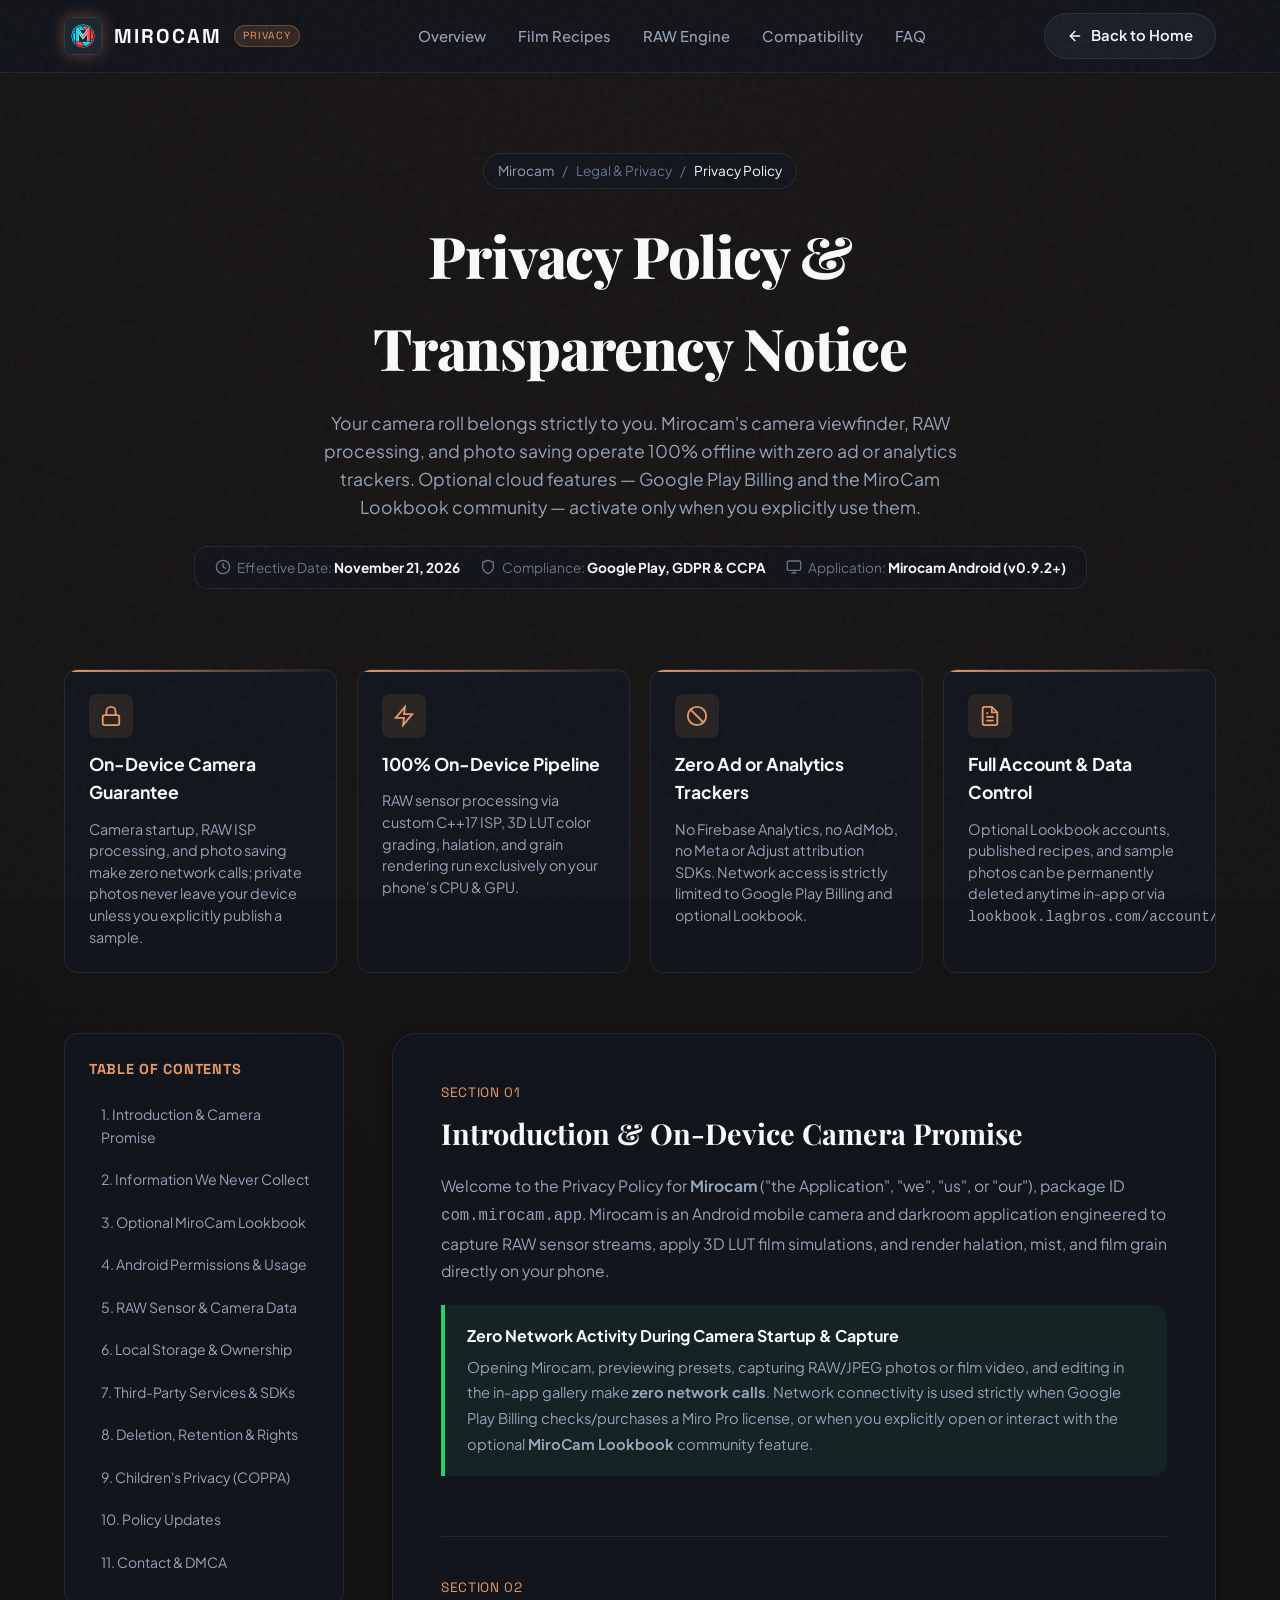
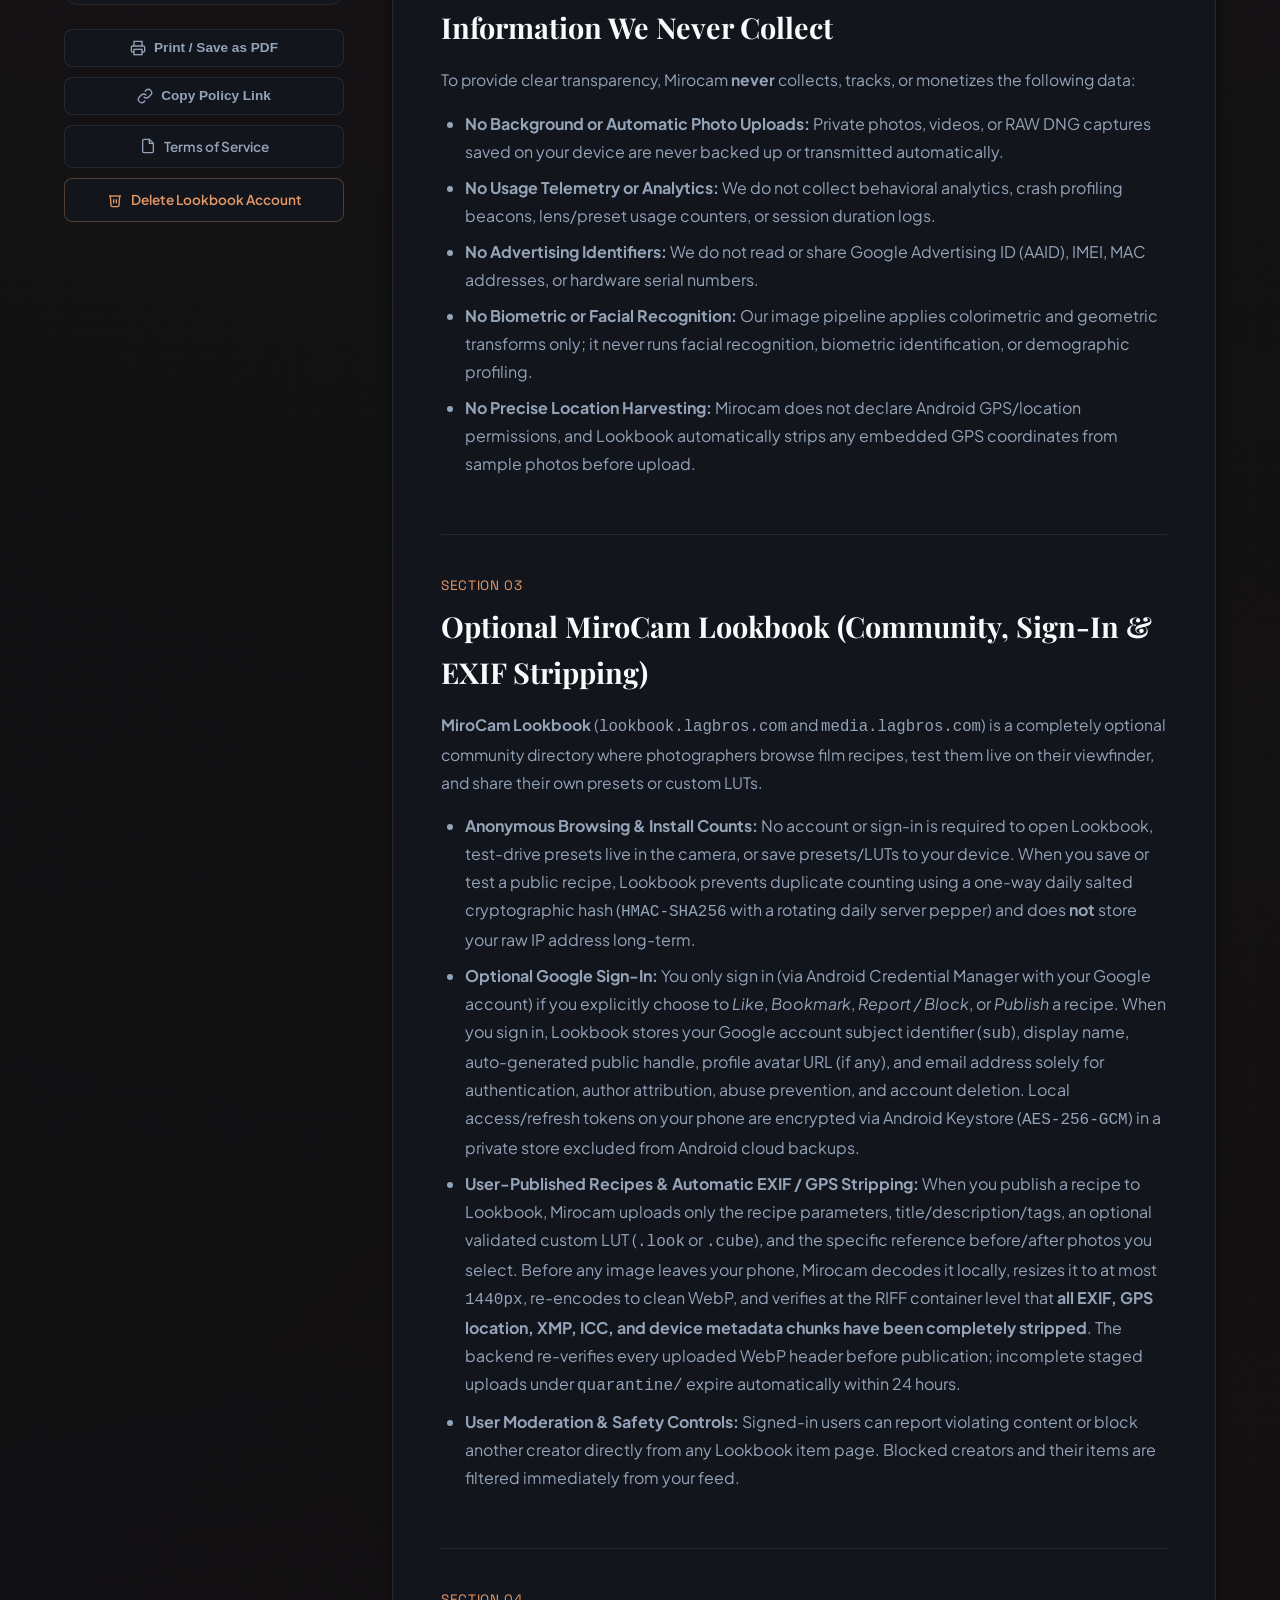
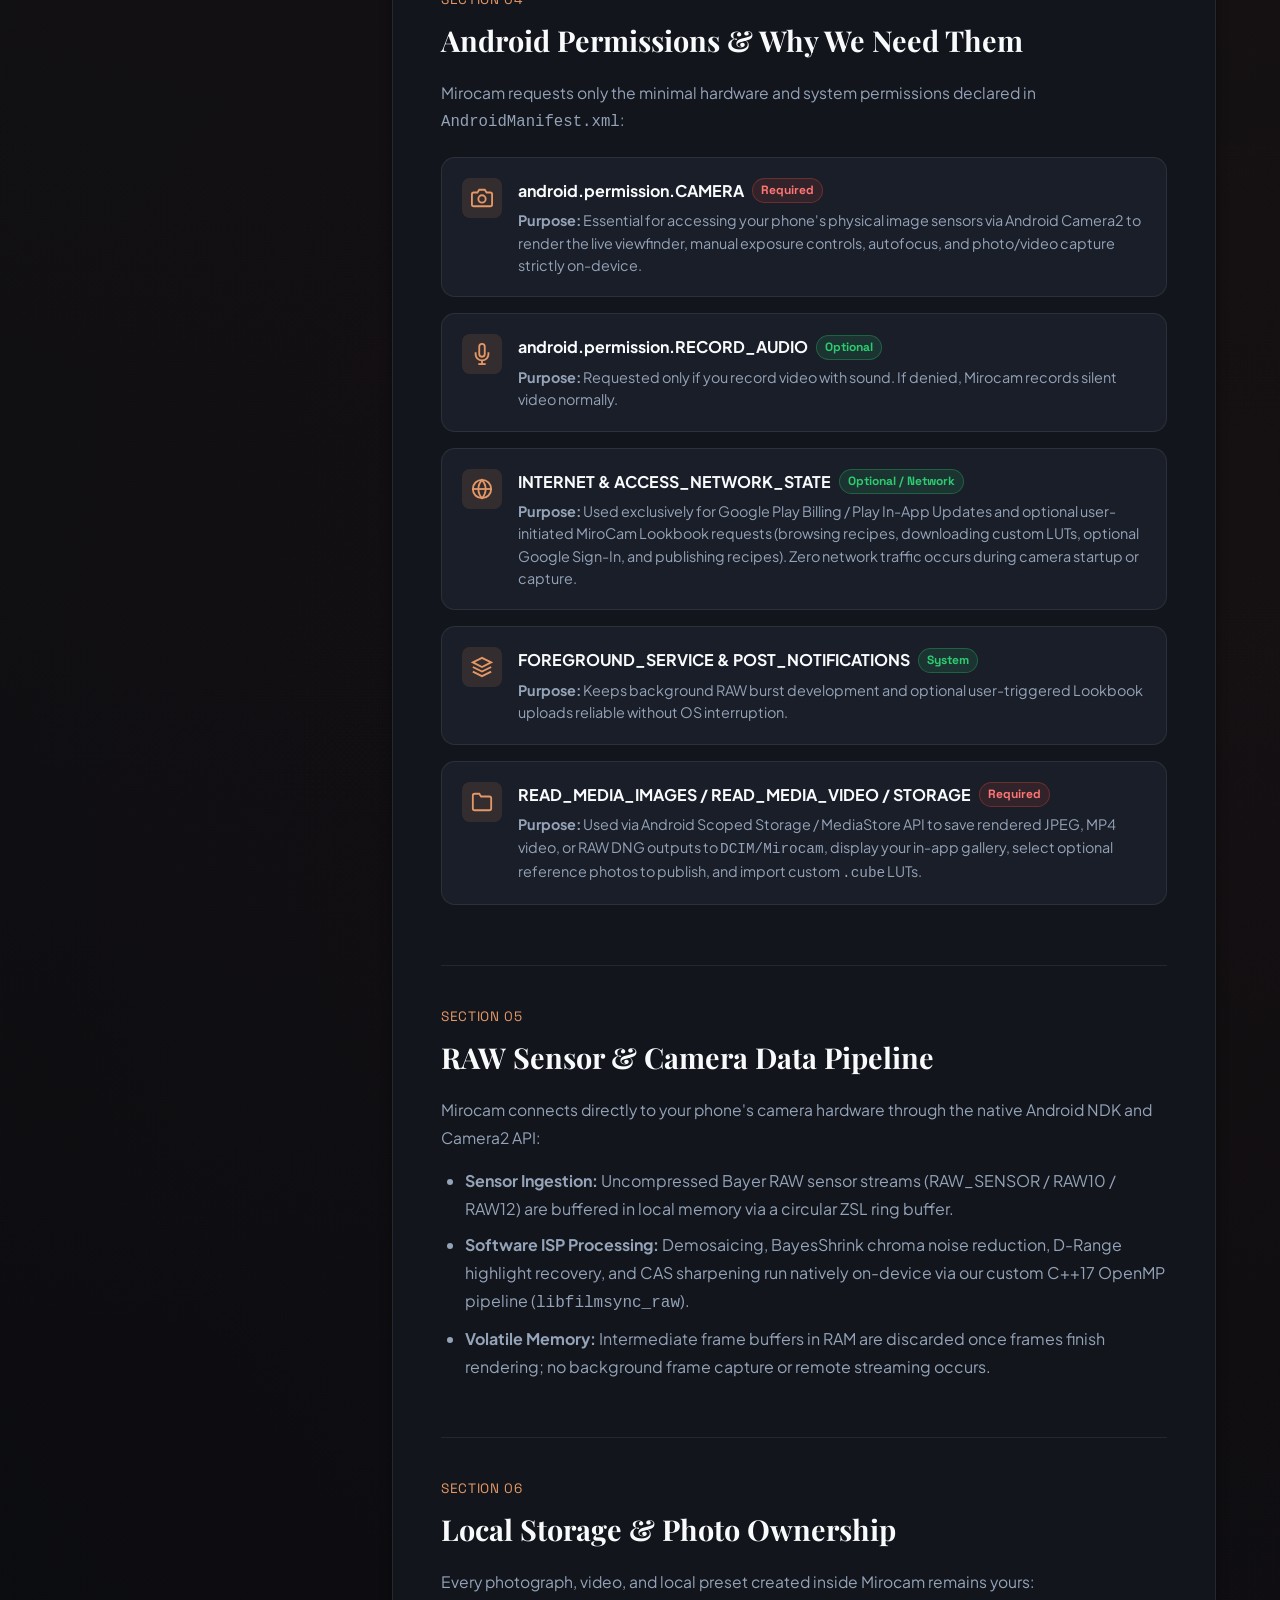
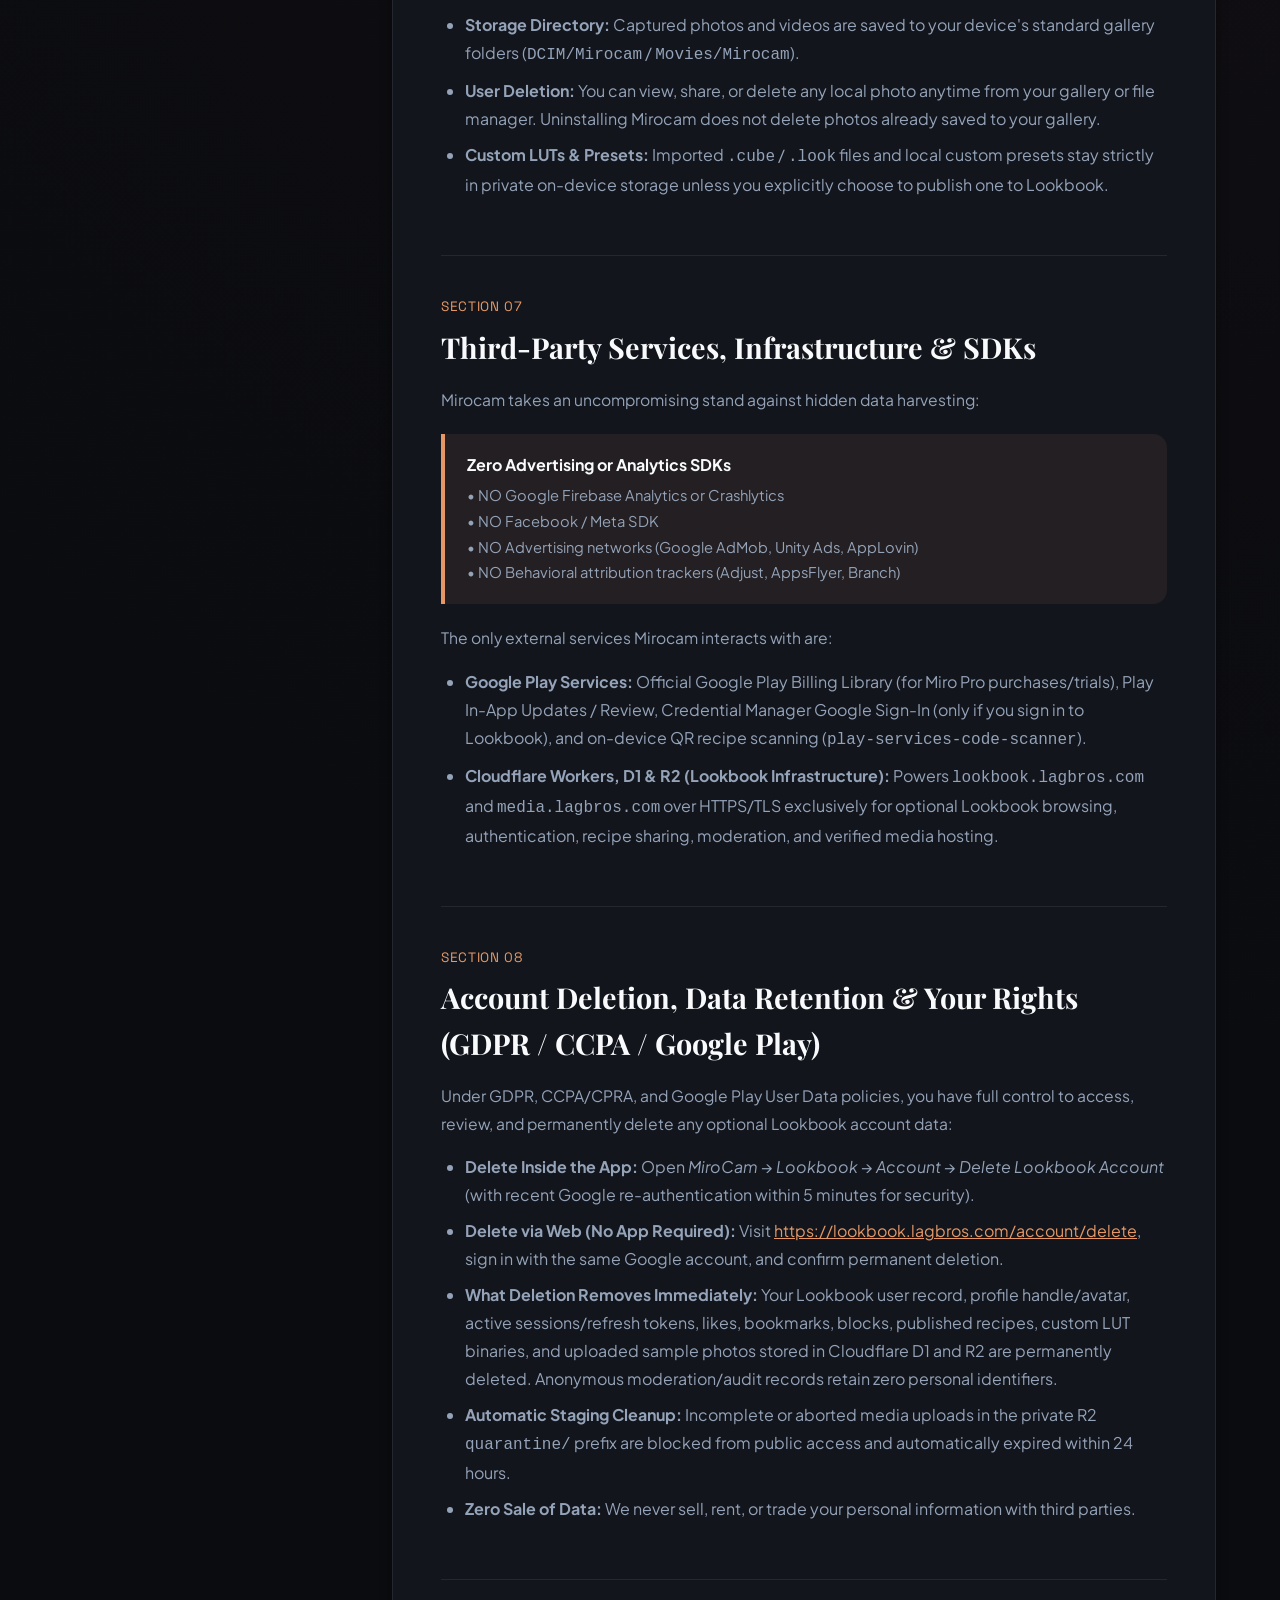
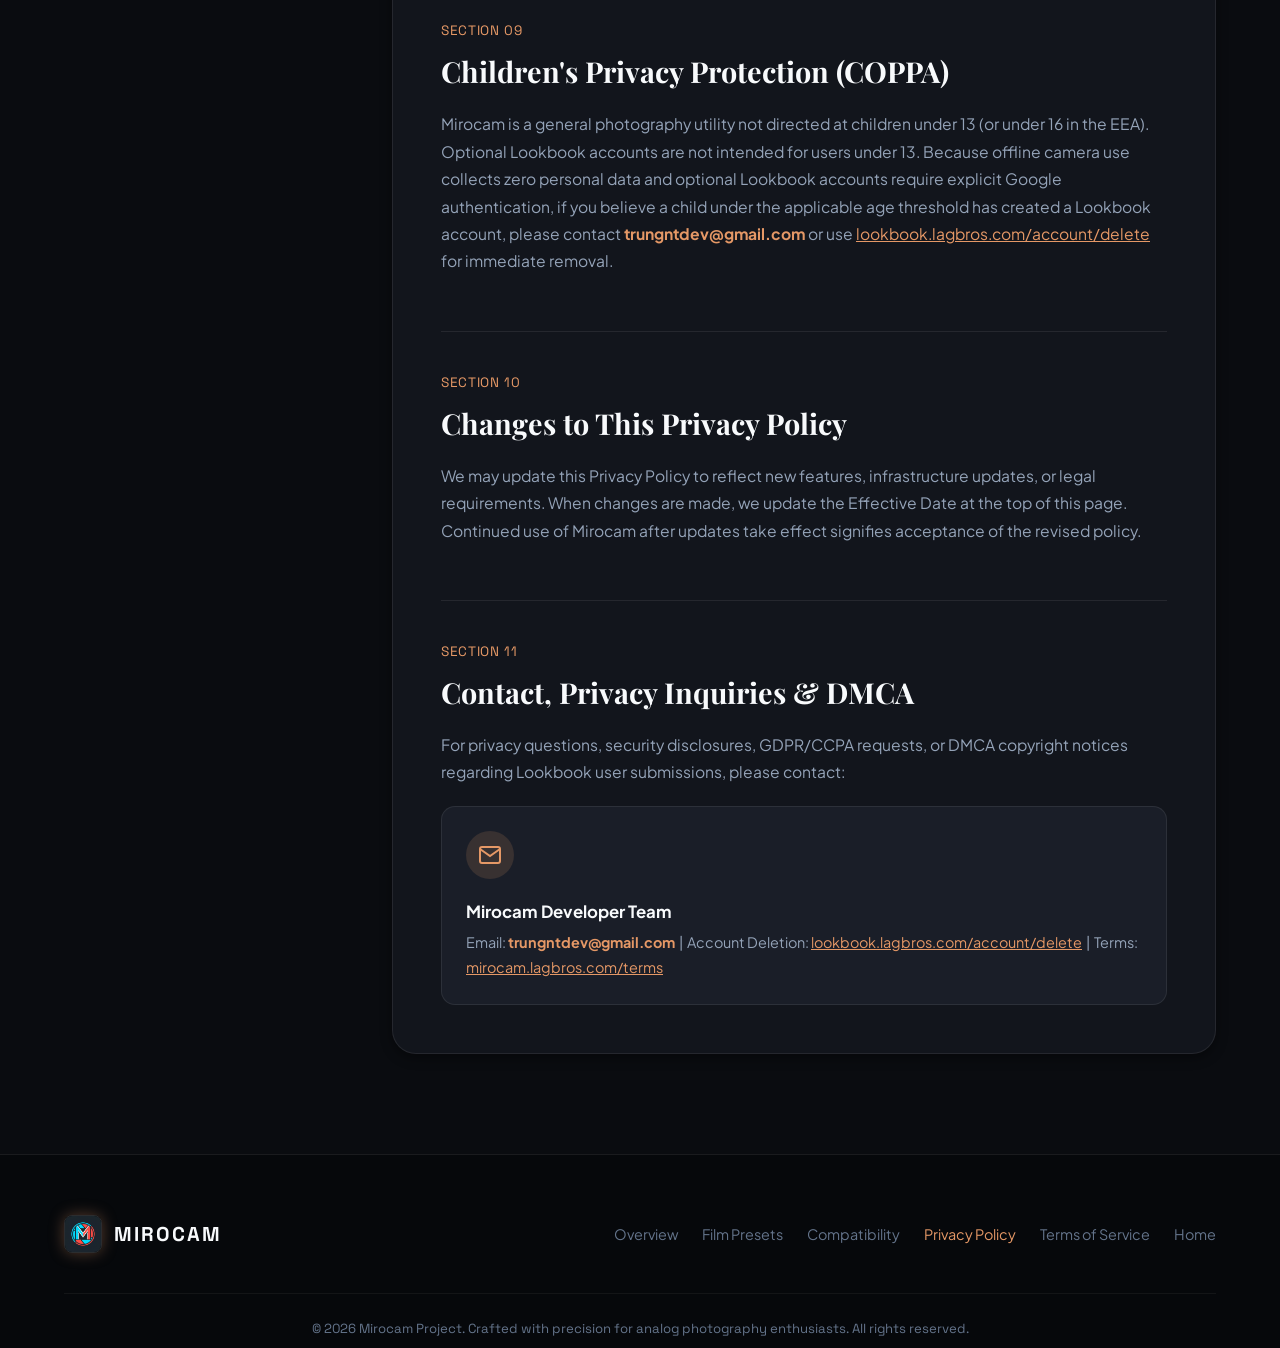
==== commit 5b862987: "Update from https://github.com/trungntdev-9x/mirocam/commit/3735cc5" ====
--- a/privacy/index.html
+++ b/privacy/index.html
@@ -1 +1 @@
-<!DOCTYPE html><html lang="en"><head><meta charset="UTF-8"><meta name="viewport" content="width=device-width, initial-scale=1.0"><title>Privacy Policy &amp; Transparency Notice — Mirocam</title><meta name="description" content="Official Privacy Policy for Mirocam Android RAW Film Camera. 100% offline, zero tracking, zero analytics."><meta name="keywords" content="analog camera, film simulation, fujifilm recipes, raw camera android, libraw, 3d lut, halation, portra 400, velvia 50"><link rel="canonical" href="https://mirocam.lagbros.com/privacy/"><!-- OpenGraph --><meta property="og:title" content="Mirocam — Shoot it right. No editing needed."><meta property="og:description" content="True RAW sensor pipeline, real-time 60fps film viewfinder, and iconic analog recipes on your Android device."><meta property="og:image" content="/assets/hero_sample.jpg"><meta property="og:type" content="website"><meta property="og:url" content="https://mirocam.lagbros.com/privacy/"><meta name="theme-color" content="#0a0c10"><!-- Twitter Cards --><meta name="twitter:card" content="summary_large_image"><meta name="twitter:title" content="Privacy Policy &amp; Transparency Notice — Mirocam"><meta name="twitter:description" content="Official Privacy Policy for Mirocam Android RAW Film Camera. 100% offline, zero tracking, zero analytics."><meta name="twitter:image" content="/assets/hero_sample.jpg"><!-- Google Fonts Preconnect & Styles --><link rel="preconnect" href="https://fonts.googleapis.com"><link rel="preconnect" href="https://fonts.gstatic.com" crossorigin><link href="https://fonts.googleapis.com/css2?family=Playfair+Display:ital,wght@0,600;0,800;1,600&family=Plus+Jakarta+Sans:wght@400;500;600;700;800&family=Space+Grotesk:wght@500;600;700&display=swap" rel="stylesheet"><!-- Favicon --><link rel="icon" type="image/png" href="/assets/logo.png"><link rel="stylesheet" href="/_astro/site.BNJxIWvm.css"></head><body><!-- Grain Overlay --><div class="grain-overlay" aria-hidden="true"></div><nav class="navbar" aria-label="Privacy Navigation"><div class="container nav-inner"><a href="/" class="brand-link" title="Return to Mirocam Home"><img src="/assets/logo.png" alt="Mirocam Logo" class="brand-logo" width="40" height="40"><span class="brand-text">Mirocam</span><span class="brand-badge">PRIVACY</span></a><ul class="nav-links"><li><a href="/#overview">Overview</a></li><li><a href="/#recipes">Film Recipes</a></li><li><a href="/#technology">RAW Engine</a></li><li><a href="/#specs">Compatibility</a></li><li><a href="/#faq">FAQ</a></li></ul><div class="nav-actions"><a href="/" class="btn btn-secondary"><svg width="16" height="16" viewBox="0 0 24 24" fill="none" stroke="currentColor" stroke-width="2" stroke-linecap="round" stroke-linejoin="round" aria-hidden="true"><line x1="19" y1="12" x2="5" y2="12"></line><polyline points="12 19 5 12 12 5"></polyline></svg>Back to Home</a></div></div></nav><header class="policy-hero"><div class="container"><div class="policy-breadcrumb"><a href="/">Mirocam</a><span>/</span><span>Legal & Privacy</span><span>/</span><span style="color:var(--text-primary)">Privacy Policy</span></div><h1>Privacy Policy &<br><span class="gradient-text">Transparency Notice</span></h1><p>Your creative work belongs solely to you. Mirocam is architected with a strict on-device philosophy: no tracking, no analytics, no cloud uploads, and zero compromise on your digital sovereignty.</p><div class="policy-meta-bar"><div class="policy-meta-item"><svg width="16" height="16" viewBox="0 0 24 24" fill="none" stroke="currentColor" stroke-width="2" aria-hidden="true"><circle cx="12" cy="12" r="10"></circle><polyline points="12 6 12 12 16 14"></polyline></svg><span>Effective Date: <strong>September 4, 2026</strong></span></div><div class="policy-meta-item"><svg width="16" height="16" viewBox="0 0 24 24" fill="none" stroke="currentColor" stroke-width="2" aria-hidden="true"><path d="M12 22s8-4 8-10V5l-8-3-8 3v7c0 6 8 10 8 10z"></path></svg><span>Compliance: <strong>Google Play & GDPR Ready</strong></span></div><div class="policy-meta-item"><svg width="16" height="16" viewBox="0 0 24 24" fill="none" stroke="currentColor" stroke-width="2" aria-hidden="true"><rect x="2" y="3" width="20" height="14" rx="2" ry="2"></rect><line x1="8" y1="21" x2="16" y2="21"></line><line x1="12" y1="17" x2="12" y2="21"></line></svg><span>Application: <strong>Mirocam Android (v1.2.0+)</strong></span></div></div></div></header><main class="container"><!-- Highlights Grid --><div class="policy-highlights"><div class="highlight-card"><div class="highlight-icon"><svg width="22" height="22" viewBox="0 0 24 24" fill="none" stroke="currentColor" stroke-width="2" aria-hidden="true"><rect x="3" y="11" width="18" height="11" rx="2" ry="2"></rect><path d="M7 11V7a5 5 0 0 1 10 0v4"></path></svg></div><h4>Zero Data Collection</h4><p>No user accounts, no telemetry metrics, no identity tracking, and no external databases. Your photos never leave your device.</p></div><div class="highlight-card"><div class="highlight-icon"><svg width="22" height="22" viewBox="0 0 24 24" fill="none" stroke="currentColor" stroke-width="2" aria-hidden="true"><polygon points="13 2 3 14 12 14 11 22 21 10 12 10 13 2"></polygon></svg></div><h4>100% On-Device Pipeline</h4><p>RAW sensor decoding via LibRaw, 3D LUT color grading, halation, and grain rendering run exclusively on your phone's CPU & GPU.</p></div><div class="highlight-card"><div class="highlight-icon"><svg width="22" height="22" viewBox="0 0 24 24" fill="none" stroke="currentColor" stroke-width="2" aria-hidden="true"><circle cx="12" cy="12" r="10"></circle><line x1="4.93" y1="4.93" x2="19.07" y2="19.07"></line></svg></div><h4>No Network Tracking</h4><p>The app contains no ad trackers, analytics SDKs (no Firebase, no Adjust, no Facebook SDK), and requires no internet access to capture.</p></div><div class="highlight-card"><div class="highlight-icon"><svg width="22" height="22" viewBox="0 0 24 24" fill="none" stroke="currentColor" stroke-width="2" aria-hidden="true"><path d="M14 2H6a2 2 0 0 0-2 2v16a2 2 0 0 0 2 2h12a2 2 0 0 0 2-2V8z"></path><polyline points="14 2 14 8 20 8"></polyline><line x1="16" y1="13" x2="8" y2="13"></line><line x1="16" y1="17" x2="8" y2="17"></line><polyline points="10 9 9 9 8 9"></polyline></svg></div><h4>Full User Sovereignty</h4><p>Complies fully with EU GDPR, California Consumer Privacy Act (CCPA), and Google Play Developer Program Policies.</p></div></div><!-- Two Column Layout: Sticky TOC + Content --><div class="policy-layout"><!-- Sidebar TOC --><aside class="policy-sidebar"><nav class="policy-toc" aria-label="Table of contents"><h3>Table of Contents</h3><ul class="toc-list" id="tocList"><li><a href="#section-1" class="active">1. Introduction & Overview</a></li><li><a href="#section-2">2. Information We Do Not Collect</a></li><li><a href="#section-3">3. Android Permissions & Usage</a></li><li><a href="#section-4">4. RAW Sensor & Camera Data</a></li><li><a href="#section-5">5. Local Storage & File Saving</a></li><li><a href="#section-6">6. Third-Party Services & SDKs</a></li><li><a href="#section-7">7. Children's Privacy (COPPA)</a></li><li><a href="#section-8">8. Your Rights (GDPR & CCPA)</a></li><li><a href="#section-9">9. Policy Updates</a></li><li><a href="#section-10">10. Contact & Support</a></li></ul></nav><div class="policy-actions"><button class="policy-btn" id="printBtn" type="button"><svg width="16" height="16" viewBox="0 0 24 24" fill="none" stroke="currentColor" stroke-width="2" aria-hidden="true"><polyline points="6 9 6 2 18 2 18 9"></polyline><path d="M6 18H4a2 2 0 0 1-2-2v-5a2 2 0 0 1 2-2h16a2 2 0 0 1 2 2v5a2 2 0 0 1-2 2h-2"></path><rect x="6" y="14" width="12" height="8"></rect></svg>Print / Save as PDF</button><button class="policy-btn" id="copyLinkBtn" type="button"><svg width="16" height="16" viewBox="0 0 24 24" fill="none" stroke="currentColor" stroke-width="2" aria-hidden="true"><path d="M10 13a5 5 0 0 0 7.54.54l3-3a5 5 0 0 0-7.07-7.07l-1.72 1.71"></path><path d="M14 11a5 5 0 0 0-7.54-.54l-3 3a5 5 0 0 0 7.07 7.07l1.71-1.71"></path></svg>Copy Policy Link</button><a href="/#download" class="policy-btn" style="color:var(--accent-amber); border-color:rgba(229, 152, 102, 0.3);"><svg width="16" height="16" viewBox="0 0 24 24" fill="none" stroke="currentColor" stroke-width="2" aria-hidden="true"><path d="M21 15v4a2 2 0 0 1-2 2H5a2 2 0 0 1-2-2v-4"></path><polyline points="7 10 12 15 17 10"></polyline><line x1="12" y1="15" x2="12" y2="3"></line></svg>Get Mirocam APK</a></div></aside><!-- Main Policy Article --><article class="policy-article"><!-- Section 1 --><section class="policy-section" id="section-1"><div class="policy-section-num">SECTION 01</div><h2>Introduction & Overview</h2><p>Welcome to the Privacy Policy for <strong>Mirocam</strong> (hereinafter referred to as "the Application", "we", "us", or "our"). Mirocam is a dedicated Android mobile photography tool engineered to capture RAW sensor streams, perform high-precision 3D LUT analog film emulation, and render halation, bloom, and organic film grain.</p><p>We believe that privacy is a fundamental human right. Photography captures intimate, personal, and artistic moments of your life. Under no circumstance should a camera application monitor, harvest, or monetize your creative process.</p><div class="policy-callout highlight-success"><h4>Fundamental Promise</h4><p>Mirocam operates completely offline. All image processing, viewfinder previews, color science calculations, and file outputs occur entirely on your local device hardware. We do not maintain any user database or cloud server.</p></div></section><!-- Section 2 --><section class="policy-section" id="section-2"><div class="policy-section-num">SECTION 02</div><h2>Information We Do Not Collect</h2><p>To provide crystal-clear transparency, the following list enumerates data categories that Mirocam <strong>never</strong> collects, processes, transmits, or stores:</p><ul><li><strong>No Personal Identifiable Information (PII):</strong> We do not ask for your name, email address, phone number, physical address, or social media logins.</li><li><strong>No Photo Uploads:</strong> Photos or RAW DNG files captured within Mirocam are never transmitted to any remote servers, cloud backups, or third-party networks.</li><li><strong>No Usage Telemetry or Analytics:</strong> We do not log which film recipes you use, how many pictures you take, how long you open the app, or what settings you adjust.</li><li><strong>No Advertising Identifiers:</strong> We do not read Google Advertising ID (AAID), Android ID, IMEI, or hardware serial numbers.</li><li><strong>No Biometric or Facial Recognition:</strong> Our viewfinder rendering pipeline applies purely geometric and colorimetric transformations. It does not perform facial recognition, iris scanning, or demographic profiling.</li></ul></section><!-- Section 3 --><section class="policy-section" id="section-3"><div class="policy-section-num">SECTION 03</div><h2>Android Permissions & Why We Need Them</h2><p>In accordance with Google Play Developer Policies and Android runtime permission standards, Mirocam requests only the minimal set of hardware and system permissions required to provide core camera features:</p><div class="permissions-grid"><!-- CAMERA --><div class="perm-card"><div class="perm-icon"><svg width="22" height="22" viewBox="0 0 24 24" fill="none" stroke="currentColor" stroke-width="2" aria-hidden="true"><path d="M23 19a2 2 0 0 1-2 2H3a2 2 0 0 1-2-2V8a2 2 0 0 1 2-2h4l2-3h6l2 3h4a2 2 0 0 1 2 2z"></path><circle cx="12" cy="13" r="4"></circle></svg></div><div class="perm-details"><h4>android.permission.CAMERA<span class="perm-tag required">Required</span></h4><p><strong>Purpose:</strong> Essential for accessing your phone's physical image sensors via the Android Camera2 API to provide the live viewfinder feed, manual exposure controls, autofocus, and photo capture. The camera stream is displayed locally and is never broadcast or streamed over the internet.</p></div></div><!-- STORAGE --><div class="perm-card"><div class="perm-icon"><svg width="22" height="22" viewBox="0 0 24 24" fill="none" stroke="currentColor" stroke-width="2" aria-hidden="true"><path d="M22 19a2 2 0 0 1-2 2H4a2 2 0 0 1-2-2V5a2 2 0 0 1 2-2h5l2 3h9a2 2 0 0 1 2 2z"></path></svg></div><div class="perm-details"><h4>READ_MEDIA_IMAGES / WRITE_EXTERNAL_STORAGE<span class="perm-tag required">Required</span></h4><p><strong>Purpose:</strong> Used solely via Android Scoped Storage / MediaStore API to save your rendered JPEG, 16-bit TIFF, or RAW DNG images directly into your standard device photo gallery (<code>DCIM/Mirocam</code>), as well as allowing you to import your own custom 3D LUT (<code>.cube</code> or <code>.png</code>) preset files.</p></div></div><!-- LOCATION --><div class="perm-card"><div class="perm-icon"><svg width="22" height="22" viewBox="0 0 24 24" fill="none" stroke="currentColor" stroke-width="2" aria-hidden="true"><path d="M21 10c0 7-9 13-9 13s-9-6-9-13a9 9 0 0 1 18 0z"></path><circle cx="12" cy="10" r="3"></circle></svg></div><div class="perm-details"><h4>ACCESS_FINE_LOCATION / ACCESS_COARSE_LOCATION<span class="perm-tag optional">Optional</span></h4><p><strong>Purpose:</strong> Disabled by default. If you explicitly choose to enable GPS geotagging in the camera settings, location coordinates are written strictly into the local EXIF metadata headers of the JPEG/DNG file on your device. Mirocam never transmits or caches your geographic coordinates.</p></div></div></div></section><!-- Section 4 --><section class="policy-section" id="section-4"><div class="policy-section-num">SECTION 04</div><h2>RAW Sensor & Camera Data Pipeline</h2><p>Mirocam connects directly to your phone's camera hardware through the native Android NDK and Camera2 API:</p><ul><li><strong>Sensor Ingestion:</strong> Uncompressed Bayer RAW sensor streams are received into protected local memory buffers.</li><li><strong>Hardware Processing:</strong> Demosaicing and color transforms are computed in real time using OpenGL ES 3.0 fragment shaders and our native LibRaw C++ module.</li><li><strong>Volatile Memory:</strong> Intermediate frame buffers in RAM are immediately discarded as new frames arrive; no background frame recordings or silent captures take place.</li></ul></section><!-- Section 5 --><section class="policy-section" id="section-5"><div class="policy-section-num">SECTION 05</div><h2>Local Storage & Photo Ownership</h2><p>Every single photograph, recipe preset, and setting file created inside Mirocam belongs 100% to you:</p><ul><li><strong>Storage Directory:</strong> Captured photos are saved directly into your device's public <code>DCIM/Mirocam</code> folder or user-selected directory.</li><li><strong>User Deletion:</strong> You can view, share, or delete any photo at any time using your preferred Android Gallery app or file manager. Deleting the app does not erase photos already saved to your gallery.</li><li><strong>Custom LUTs:</strong> Any <code>.cube</code> or film recipe imported by you remains strictly on your device's local application storage.</li></ul></section><!-- Section 6 --><section class="policy-section" id="section-6"><div class="policy-section-num">SECTION 06</div><h2>Third-Party Services, SDKs & Libraries</h2><p>Many modern mobile applications bundle heavy tracking SDKs that silently monitor user actions. Mirocam takes an uncompromising stand against this practice:</p><div class="policy-callout"><h4>Zero External Tracking SDKs</h4><p>• NO Google Firebase Analytics or Crashlytics<br>• NO Facebook / Meta SDK<br>• NO Advertising networks (Google AdMob, Unity Ads, AppLovin)<br>• NO Behavioral attribution trackers (Adjust, AppsFlyer, Branch)</p></div><p>Mirocam utilizes only audited, offline open-source C/C++ libraries (such as LibRaw and libpng) for image decompression and mathematics. None of these libraries contain network routines or phone-home telemetry.</p></section><!-- Section 7 --><section class="policy-section" id="section-7"><div class="policy-section-num">SECTION 07</div><h2>Children's Privacy Protection (COPPA Compliance)</h2><p>Mirocam is a general utility camera application suitable for all ages. Because the application does not collect any personal data, accounts, or telemetry from any user, it does not knowingly or unknowingly collect personal information from children under the age of 13 (or under 16 in the European Union), in full compliance with the US Children's Online Privacy Protection Act (COPPA) and international child protection regulations.</p></section><!-- Section 8 --><section class="policy-section" id="section-8"><div class="policy-section-num">SECTION 08</div><h2>User Rights Under GDPR and CCPA/CPRA</h2><p>Under privacy regulations including the European Union General Data Protection Regulation (GDPR) and the California Consumer Privacy Act (CCPA/CPRA), users possess rights regarding their personal data, including the right to access, rectify, port, and erase data, as well as the right to opt-out of data sales.</p><p>Because <strong>Mirocam collects zero personal data, stores zero profiles, and operates without external servers</strong>:</p><ul><li>There is no personal information stored on our servers to request, export, or delete.</li><li>We do not sell, share, or monetize any personal information of any kind.</li><li>You hold continuous, full control over all your images and presets directly on your Android filesystem.</li></ul></section><!-- Section 9 --><section class="policy-section" id="section-9"><div class="policy-section-num">SECTION 09</div><h2>Changes to this Privacy Policy</h2><p>We may occasionally update this Privacy Policy to reflect app updates, new offline capabilities, or changes in legal regulations. When changes are made, the "Effective Date" at the top of this document will be updated. We recommend reviewing this page periodically. Continued use of Mirocam signifies your acceptance of any revisions.</p></section><!-- Section 10 --><section class="policy-section" id="section-10"><div class="policy-section-num">SECTION 10</div><h2>Contact & Open Communication</h2><p>If you have questions, feedback, or security inquiries regarding this Privacy Policy or Mirocam's on-device architecture, please reach out directly to our maintainer team:</p><div class="contact-box"><div class="contact-box-icon"><svg width="24" height="24" viewBox="0 0 24 24" fill="none" stroke="currentColor" stroke-width="2" aria-hidden="true"><path d="M4 4h16c1.1 0 2 .9 2 2v12c0 1.1-.9 2-2 2H4c-1.1 0-2-.9-2-2V6c0-1.1.9-2 2-2z"></path><polyline points="22,6 12,13 2,6"></polyline></svg></div><div><h4 style="color:var(--text-primary); margin-bottom:4px; font-size:1.05rem;">Mirocam Developer Team</h4><p style="margin-bottom:0; font-size:0.9rem; color:var(--text-secondary);">Email: <strong style="color:var(--accent-amber);">privacy@mirocam.app</strong> &nbsp;|&nbsp; GitHub: <strong>github.com/trungntdev-9x/mirocam</strong></p></div></div></section></article></div></main><footer class="footer"><div class="container"><div class="footer-inner"><div class="brand-link"><img src="/assets/logo.png" alt="Mirocam Logo" class="brand-logo" width="40" height="40"><span class="brand-text">Mirocam</span></div><ul class="footer-links"><li><a href="/#overview">Overview</a></li><li><a href="/#recipes">Film Presets</a></li><li><a href="/#specs">Compatibility</a></li><li><a href="/privacy" style="color:var(--accent-amber);">Privacy Policy</a></li><li><a href="/">Home</a></li></ul></div><div class="footer-bottom">&copy; 2026 Mirocam Project. Crafted with precision for analog photography enthusiasts. All rights reserved.</div></div></footer><div id="toast" style="position:fixed; bottom:30px; right:30px; background:var(--bg-surface-elevated); border:1px solid var(--accent-amber); color:var(--text-primary); padding:12px 20px; border-radius:var(--radius-md); box-shadow:0 10px 25px rgba(0,0,0,0.5); opacity:0; pointer-events:none; transition:opacity 0.3s ease; z-index:9999; font-size:0.9rem; display:flex; align-items:center; gap:8px;"><svg width="18" height="18" viewBox="0 0 24 24" fill="none" stroke="#2ecc71" stroke-width="2" aria-hidden="true"><polyline points="20 6 9 17 4 12"></polyline></svg><span>Link copied to clipboard!</span></div></body></html><script type="module">function e(){document.getElementById(`printBtn`)?.addEventListener(`click`,()=>{window.print()}),document.getElementById(`copyLinkBtn`)?.addEventListener(`click`,()=>{let e=window.location.href;navigator.clipboard.writeText(e).then(()=>{let e=document.getElementById(`toast`);e&&(e.style.opacity=`1`,setTimeout(()=>{e.style.opacity=`0`},2400))}).catch(()=>{alert(`Policy URL: `+window.location.href)})});let e=document.querySelectorAll(`.policy-section`),t=document.querySelectorAll(`.toc-list a`);window.addEventListener(`scroll`,()=>{let n=``;e.forEach(e=>{let t=e.offsetTop-120;window.pageYOffset>=t&&(n=e.getAttribute(`id`)||``)}),t.forEach(e=>{e.classList.remove(`active`),e.getAttribute(`href`)===`#`+n&&e.classList.add(`active`)})},{passive:!0})}document.readyState===`loading`?document.addEventListener(`DOMContentLoaded`,e):e();</script>+<!DOCTYPE html><html lang="en"><head><meta charset="UTF-8"><meta name="viewport" content="width=device-width, initial-scale=1.0"><title>Privacy Policy &amp; Transparency Notice — Mirocam</title><meta name="description" content="Official Privacy Policy for Mirocam Android RAW Film Camera &amp; Lookbook. Offline camera pipeline, zero ad/analytics trackers, EXIF-free optional community sharing, and full account deletion control."><meta name="keywords" content="film simulation, computational raw, android camera, 3d lut, custom isp, rangefinder camera, halation, film grain, d-range, analog photography"><link rel="canonical" href="https://mirocam.lagbros.com/privacy/"><!-- OpenGraph --><meta property="og:title" content="Mirocam — Shoot it right. No editing needed."><meta property="og:description" content="Custom C++ RAW ISP, real-time 60fps film viewfinder, ZSL burst merge, and analog film presets on Android."><meta property="og:image" content="/assets/hero_sample.jpg"><meta property="og:type" content="website"><meta property="og:url" content="https://mirocam.lagbros.com/privacy/"><meta name="theme-color" content="#0a0c10"><!-- Twitter Cards --><meta name="twitter:card" content="summary_large_image"><meta name="twitter:title" content="Privacy Policy &amp; Transparency Notice — Mirocam"><meta name="twitter:description" content="Official Privacy Policy for Mirocam Android RAW Film Camera &amp; Lookbook. Offline camera pipeline, zero ad/analytics trackers, EXIF-free optional community sharing, and full account deletion control."><meta name="twitter:image" content="/assets/hero_sample.jpg"><!-- Google Fonts Preconnect & Styles --><link rel="preconnect" href="https://fonts.googleapis.com"><link rel="preconnect" href="https://fonts.gstatic.com" crossorigin><link href="https://fonts.googleapis.com/css2?family=Playfair+Display:ital,wght@0,600;0,800;1,600&family=Plus+Jakarta+Sans:wght@400;500;600;700;800&family=Space+Grotesk:wght@500;600;700&display=swap" rel="stylesheet"><!-- Favicon --><link rel="icon" type="image/png" href="/assets/logo.png"><link rel="stylesheet" href="/_astro/Layout.BNJxIWvm.css"></head><body><!-- Grain Overlay --><div class="grain-overlay" aria-hidden="true"></div><nav class="navbar" aria-label="Privacy Navigation"><div class="container nav-inner"><a href="/" class="brand-link" title="Return to Mirocam Home"><img src="/assets/logo.png" alt="Mirocam Logo" class="brand-logo" width="40" height="40"><span class="brand-text">Mirocam</span><span class="brand-badge">PRIVACY</span></a><ul class="nav-links"><li><a href="/#overview">Overview</a></li><li><a href="/#recipes">Film Recipes</a></li><li><a href="/#technology">RAW Engine</a></li><li><a href="/#specs">Compatibility</a></li><li><a href="/#faq">FAQ</a></li></ul><div class="nav-actions"><a href="/" class="btn btn-secondary"><svg width="16" height="16" viewBox="0 0 24 24" fill="none" stroke="currentColor" stroke-width="2" stroke-linecap="round" stroke-linejoin="round" aria-hidden="true"><line x1="19" y1="12" x2="5" y2="12"></line><polyline points="12 19 5 12 12 5"></polyline></svg>Back to Home</a></div></div></nav><header class="policy-hero"><div class="container"><div class="policy-breadcrumb"><a href="/">Mirocam</a><span>/</span><span>Legal &amp; Privacy</span><span>/</span><span style="color:var(--text-primary)">Privacy Policy</span></div><h1>Privacy Policy &amp;<br><span class="gradient-text">Transparency Notice</span></h1><p>Your camera roll belongs strictly to you. Mirocam's camera viewfinder, RAW processing, and photo saving operate 100% offline with zero ad or analytics trackers. Optional cloud features — Google Play Billing and the MiroCam Lookbook community — activate only when you explicitly use them.</p><div class="policy-meta-bar"><div class="policy-meta-item"><svg width="16" height="16" viewBox="0 0 24 24" fill="none" stroke="currentColor" stroke-width="2" aria-hidden="true"><circle cx="12" cy="12" r="10"></circle><polyline points="12 6 12 12 16 14"></polyline></svg><span>Effective Date: <strong>November 21, 2026</strong></span></div><div class="policy-meta-item"><svg width="16" height="16" viewBox="0 0 24 24" fill="none" stroke="currentColor" stroke-width="2" aria-hidden="true"><path d="M12 22s8-4 8-10V5l-8-3-8 3v7c0 6 8 10 8 10z"></path></svg><span>Compliance: <strong>Google Play, GDPR &amp; CCPA</strong></span></div><div class="policy-meta-item"><svg width="16" height="16" viewBox="0 0 24 24" fill="none" stroke="currentColor" stroke-width="2" aria-hidden="true"><rect x="2" y="3" width="20" height="14" rx="2" ry="2"></rect><line x1="8" y1="21" x2="16" y2="21"></line><line x1="12" y1="17" x2="12" y2="21"></line></svg><span>Application: <strong>Mirocam Android (v0.9.2+)</strong></span></div></div></div></header><main class="container"><!-- Highlights Grid --><div class="policy-highlights"><div class="highlight-card"><div class="highlight-icon"><svg width="22" height="22" viewBox="0 0 24 24" fill="none" stroke="currentColor" stroke-width="2" aria-hidden="true"><rect x="3" y="11" width="18" height="11" rx="2" ry="2"></rect><path d="M7 11V7a5 5 0 0 1 10 0v4"></path></svg></div><h4>On-Device Camera Guarantee</h4><p>Camera startup, RAW ISP processing, and photo saving make zero network calls; private photos never leave your device unless you explicitly publish a sample.</p></div><div class="highlight-card"><div class="highlight-icon"><svg width="22" height="22" viewBox="0 0 24 24" fill="none" stroke="currentColor" stroke-width="2" aria-hidden="true"><polygon points="13 2 3 14 12 14 11 22 21 10 12 10 13 2"></polygon></svg></div><h4>100% On-Device Pipeline</h4><p>RAW sensor processing via custom C++17 ISP, 3D LUT color grading, halation, and grain rendering run exclusively on your phone's CPU &amp; GPU.</p></div><div class="highlight-card"><div class="highlight-icon"><svg width="22" height="22" viewBox="0 0 24 24" fill="none" stroke="currentColor" stroke-width="2" aria-hidden="true"><circle cx="12" cy="12" r="10"></circle><line x1="4.93" y1="4.93" x2="19.07" y2="19.07"></line></svg></div><h4>Zero Ad or Analytics Trackers</h4><p>No Firebase Analytics, no AdMob, no Meta or Adjust attribution SDKs. Network access is strictly limited to Google Play Billing and optional Lookbook.</p></div><div class="highlight-card"><div class="highlight-icon"><svg width="22" height="22" viewBox="0 0 24 24" fill="none" stroke="currentColor" stroke-width="2" aria-hidden="true"><path d="M14 2H6a2 2 0 0 0-2 2v16a2 2 0 0 0 2 2h12a2 2 0 0 0 2-2V8z"></path><polyline points="14 2 14 8 20 8"></polyline><line x1="16" y1="13" x2="8" y2="13"></line><line x1="16" y1="17" x2="8" y2="17"></line><polyline points="10 9 9 9 8 9"></polyline></svg></div><h4>Full Account &amp; Data Control</h4><p>Optional Lookbook accounts, published recipes, and sample photos can be permanently deleted anytime in-app or via <code>lookbook.lagbros.com/account/delete</code>.</p></div></div><!-- Two Column Layout: Sticky TOC + Content --><div class="policy-layout"><!-- Sidebar TOC --><aside class="policy-sidebar"><nav class="policy-toc" aria-label="Table of contents"><h3>Table of Contents</h3><ul class="toc-list" id="tocList"><li><a href="#section-1" class="active">1. Introduction &amp; Camera Promise</a></li><li><a href="#section-2">2. Information We Never Collect</a></li><li><a href="#section-3">3. Optional MiroCam Lookbook</a></li><li><a href="#section-4">4. Android Permissions &amp; Usage</a></li><li><a href="#section-5">5. RAW Sensor &amp; Camera Data</a></li><li><a href="#section-6">6. Local Storage &amp; Ownership</a></li><li><a href="#section-7">7. Third-Party Services &amp; SDKs</a></li><li><a href="#section-8">8. Deletion, Retention &amp; Rights</a></li><li><a href="#section-9">9. Children's Privacy (COPPA)</a></li><li><a href="#section-10">10. Policy Updates</a></li><li><a href="#section-11">11. Contact &amp; DMCA</a></li></ul></nav><div class="policy-actions"><button class="policy-btn" id="printBtn" type="button"><svg width="16" height="16" viewBox="0 0 24 24" fill="none" stroke="currentColor" stroke-width="2" aria-hidden="true"><polyline points="6 9 6 2 18 2 18 9"></polyline><path d="M6 18H4a2 2 0 0 1-2-2v-5a2 2 0 0 1 2-2h16a2 2 0 0 1 2 2v5a2 2 0 0 1-2 2h-2"></path><rect x="6" y="14" width="12" height="8"></rect></svg>Print / Save as PDF</button><button class="policy-btn" id="copyLinkBtn" type="button"><svg width="16" height="16" viewBox="0 0 24 24" fill="none" stroke="currentColor" stroke-width="2" aria-hidden="true"><path d="M10 13a5 5 0 0 0 7.54.54l3-3a5 5 0 0 0-7.07-7.07l-1.72 1.71"></path><path d="M14 11a5 5 0 0 0-7.54-.54l-3 3a5 5 0 0 0 7.07 7.07l1.71-1.71"></path></svg>Copy Policy Link</button><a href="/terms" class="policy-btn"><svg width="16" height="16" viewBox="0 0 24 24" fill="none" stroke="currentColor" stroke-width="2" aria-hidden="true"><path d="M14 2H6a2 2 0 0 0-2 2v16a2 2 0 0 0 2 2h12a2 2 0 0 0 2-2V8z"></path><polyline points="14 2 14 8 20 8"></polyline></svg>Terms of Service</a><a href="https://lookbook.lagbros.com/account/delete" class="policy-btn" style="color:var(--accent-amber); border-color:rgba(229, 152, 102, 0.3);"><svg width="16" height="16" viewBox="0 0 24 24" fill="none" stroke="currentColor" stroke-width="2" aria-hidden="true"><polyline points="3 6 5 6 21 6"></polyline><path d="M19 6l-1 14a2 2 0 0 1-2 2H8a2 2 0 0 1-2-2L5 6"></path><path d="M10 11v6"></path><path d="M14 11v6"></path></svg>Delete Lookbook Account</a></div></aside><!-- Main Policy Article --><article class="policy-article"><!-- Section 1 --><section class="policy-section" id="section-1"><div class="policy-section-num">SECTION 01</div><h2>Introduction &amp; On-Device Camera Promise</h2><p>Welcome to the Privacy Policy for <strong>Mirocam</strong> ("the Application", "we", "us", or "our"), package ID <code>com.mirocam.app</code>. Mirocam is an Android mobile camera and darkroom application engineered to capture RAW sensor streams, apply 3D LUT film simulations, and render halation, mist, and film grain directly on your phone.</p><div class="policy-callout highlight-success"><h4>Zero Network Activity During Camera Startup &amp; Capture</h4><p>Opening Mirocam, previewing presets, capturing RAW/JPEG photos or film video, and editing in the in-app gallery make <strong>zero network calls</strong>. Network connectivity is used strictly when Google Play Billing checks/purchases a Miro Pro license, or when you explicitly open or interact with the optional <strong>MiroCam Lookbook</strong> community feature.</p></div></section><!-- Section 2 --><section class="policy-section" id="section-2"><div class="policy-section-num">SECTION 02</div><h2>Information We Never Collect</h2><p>To provide clear transparency, Mirocam <strong>never</strong> collects, tracks, or monetizes the following data:</p><ul><li><strong>No Background or Automatic Photo Uploads:</strong> Private photos, videos, or RAW DNG captures saved on your device are never backed up or transmitted automatically.</li><li><strong>No Usage Telemetry or Analytics:</strong> We do not collect behavioral analytics, crash profiling beacons, lens/preset usage counters, or session duration logs.</li><li><strong>No Advertising Identifiers:</strong> We do not read or share Google Advertising ID (AAID), IMEI, MAC addresses, or hardware serial numbers.</li><li><strong>No Biometric or Facial Recognition:</strong> Our image pipeline applies colorimetric and geometric transforms only; it never runs facial recognition, biometric identification, or demographic profiling.</li><li><strong>No Precise Location Harvesting:</strong> Mirocam does not declare Android GPS/location permissions, and Lookbook automatically strips any embedded GPS coordinates from sample photos before upload.</li></ul></section><!-- Section 3 --><section class="policy-section" id="section-3"><div class="policy-section-num">SECTION 03</div><h2>Optional MiroCam Lookbook (Community, Sign-In &amp; EXIF Stripping)</h2><p><strong>MiroCam Lookbook</strong> (<code>lookbook.lagbros.com</code> and <code>media.lagbros.com</code>) is a completely optional community directory where photographers browse film recipes, test them live on their viewfinder, and share their own presets or custom LUTs.</p><ul><li><strong>Anonymous Browsing &amp; Install Counts:</strong> No account or sign-in is required to open Lookbook, test-drive presets live in the camera, or save presets/LUTs to your device. When you save or test a public recipe, Lookbook prevents duplicate counting using a one-way daily salted cryptographic hash (<code>HMAC-SHA256</code> with a rotating daily server pepper) and does <strong>not</strong> store your raw IP address long-term.</li><li><strong>Optional Google Sign-In:</strong> You only sign in (via Android Credential Manager with your Google account) if you explicitly choose to <em>Like</em>, <em>Bookmark</em>, <em>Report / Block</em>, or <em>Publish</em> a recipe. When you sign in, Lookbook stores your Google account subject identifier (<code>sub</code>), display name, auto-generated public handle, profile avatar URL (if any), and email address solely for authentication, author attribution, abuse prevention, and account deletion. Local access/refresh tokens on your phone are encrypted via Android Keystore (<code>AES-256-GCM</code>) in a private store excluded from Android cloud backups.</li><li><strong>User-Published Recipes &amp; Automatic EXIF / GPS Stripping:</strong> When you publish a recipe to Lookbook, Mirocam uploads only the recipe parameters, title/description/tags, an optional validated custom LUT (<code>.look</code> or <code>.cube</code>), and the specific reference before/after photos you select. Before any image leaves your phone, Mirocam decodes it locally, resizes it to at most <code>1440px</code>, re-encodes to clean WebP, and verifies at the RIFF container level that <strong>all EXIF, GPS location, XMP, ICC, and device metadata chunks have been completely stripped</strong>. The backend re-verifies every uploaded WebP header before publication; incomplete staged uploads under <code>quarantine/</code> expire automatically within 24 hours.</li><li><strong>User Moderation &amp; Safety Controls:</strong> Signed-in users can report violating content or block another creator directly from any Lookbook item page. Blocked creators and their items are filtered immediately from your feed.</li></ul></section><!-- Section 4 --><section class="policy-section" id="section-4"><div class="policy-section-num">SECTION 04</div><h2>Android Permissions &amp; Why We Need Them</h2><p>Mirocam requests only the minimal hardware and system permissions declared in <code>AndroidManifest.xml</code>:</p><div class="permissions-grid"><!-- CAMERA --><div class="perm-card"><div class="perm-icon"><svg width="22" height="22" viewBox="0 0 24 24" fill="none" stroke="currentColor" stroke-width="2" aria-hidden="true"><path d="M23 19a2 2 0 0 1-2 2H3a2 2 0 0 1-2-2V8a2 2 0 0 1 2-2h4l2-3h6l2 3h4a2 2 0 0 1 2 2z"></path><circle cx="12" cy="13" r="4"></circle></svg></div><div class="perm-details"><h4>android.permission.CAMERA<span class="perm-tag required">Required</span></h4><p><strong>Purpose:</strong> Essential for accessing your phone's physical image sensors via Android Camera2 to render the live viewfinder, manual exposure controls, autofocus, and photo/video capture strictly on-device.</p></div></div><!-- AUDIO RECORDING --><div class="perm-card"><div class="perm-icon"><svg width="22" height="22" viewBox="0 0 24 24" fill="none" stroke="currentColor" stroke-width="2" aria-hidden="true"><path d="M12 1a3 3 0 0 0-3 3v8a3 3 0 0 0 6 0V4a3 3 0 0 0-3-3z"></path><path d="M19 10v2a7 7 0 0 1-14 0v-2"></path><line x1="12" y1="19" x2="12" y2="23"></line><line x1="8" y1="23" x2="16" y2="23"></line></svg></div><div class="perm-details"><h4>android.permission.RECORD_AUDIO<span class="perm-tag optional">Optional</span></h4><p><strong>Purpose:</strong> Requested only if you record video with sound. If denied, Mirocam records silent video normally.</p></div></div><!-- INTERNET --><div class="perm-card"><div class="perm-icon"><svg width="22" height="22" viewBox="0 0 24 24" fill="none" stroke="currentColor" stroke-width="2" aria-hidden="true"><circle cx="12" cy="12" r="10"></circle><line x1="2" y1="12" x2="22" y2="12"></line><path d="M12 2a15.3 15.3 0 0 1 4 10 15.3 15.3 0 0 1-4 10 15.3 15.3 0 0 1-4-10 15.3 15.3 0 0 1 4-10z"></path></svg></div><div class="perm-details"><h4>INTERNET &amp; ACCESS_NETWORK_STATE<span class="perm-tag optional">Optional / Network</span></h4><p><strong>Purpose:</strong> Used exclusively for Google Play Billing / Play In-App Updates and optional user-initiated MiroCam Lookbook requests (browsing recipes, downloading custom LUTs, optional Google Sign-In, and publishing recipes). Zero network traffic occurs during camera startup or capture.</p></div></div><!-- FOREGROUND SERVICE --><div class="perm-card"><div class="perm-icon"><svg width="22" height="22" viewBox="0 0 24 24" fill="none" stroke="currentColor" stroke-width="2" aria-hidden="true"><polygon points="12 2 2 7 12 12 22 7 12 2"></polygon><polyline points="2 17 12 22 22 17"></polyline><polyline points="2 12 12 17 22 12"></polyline></svg></div><div class="perm-details"><h4>FOREGROUND_SERVICE &amp; POST_NOTIFICATIONS<span class="perm-tag optional">System</span></h4><p><strong>Purpose:</strong> Keeps background RAW burst development and optional user-triggered Lookbook uploads reliable without OS interruption.</p></div></div><!-- STORAGE --><div class="perm-card"><div class="perm-icon"><svg width="22" height="22" viewBox="0 0 24 24" fill="none" stroke="currentColor" stroke-width="2" aria-hidden="true"><path d="M22 19a2 2 0 0 1-2 2H4a2 2 0 0 1-2-2V5a2 2 0 0 1 2-2h5l2 3h9a2 2 0 0 1 2 2z"></path></svg></div><div class="perm-details"><h4>READ_MEDIA_IMAGES / READ_MEDIA_VIDEO / STORAGE<span class="perm-tag required">Required</span></h4><p><strong>Purpose:</strong> Used via Android Scoped Storage / MediaStore API to save rendered JPEG, MP4 video, or RAW DNG outputs to <code>DCIM/Mirocam</code>, display your in-app gallery, select optional reference photos to publish, and import custom <code>.cube</code> LUTs.</p></div></div></div></section><!-- Section 5 --><section class="policy-section" id="section-5"><div class="policy-section-num">SECTION 05</div><h2>RAW Sensor &amp; Camera Data Pipeline</h2><p>Mirocam connects directly to your phone's camera hardware through the native Android NDK and Camera2 API:</p><ul><li><strong>Sensor Ingestion:</strong> Uncompressed Bayer RAW sensor streams (RAW_SENSOR / RAW10 / RAW12) are buffered in local memory via a circular ZSL ring buffer.</li><li><strong>Software ISP Processing:</strong> Demosaicing, BayesShrink chroma noise reduction, D-Range highlight recovery, and CAS sharpening run natively on-device via our custom C++17 OpenMP pipeline (<code>libfilmsync_raw</code>).</li><li><strong>Volatile Memory:</strong> Intermediate frame buffers in RAM are discarded once frames finish rendering; no background frame capture or remote streaming occurs.</li></ul></section><!-- Section 6 --><section class="policy-section" id="section-6"><div class="policy-section-num">SECTION 06</div><h2>Local Storage &amp; Photo Ownership</h2><p>Every photograph, video, and local preset created inside Mirocam remains yours:</p><ul><li><strong>Storage Directory:</strong> Captured photos and videos are saved to your device's standard gallery folders (<code>DCIM/Mirocam</code> / <code>Movies/Mirocam</code>).</li><li><strong>User Deletion:</strong> You can view, share, or delete any local photo anytime from your gallery or file manager. Uninstalling Mirocam does not delete photos already saved to your gallery.</li><li><strong>Custom LUTs &amp; Presets:</strong> Imported <code>.cube</code> / <code>.look</code> files and local custom presets stay strictly in private on-device storage unless you explicitly choose to publish one to Lookbook.</li></ul></section><!-- Section 7 --><section class="policy-section" id="section-7"><div class="policy-section-num">SECTION 07</div><h2>Third-Party Services, Infrastructure &amp; SDKs</h2><p>Mirocam takes an uncompromising stand against hidden data harvesting:</p><div class="policy-callout"><h4>Zero Advertising or Analytics SDKs</h4><p>• NO Google Firebase Analytics or Crashlytics<br>• NO Facebook / Meta SDK<br>• NO Advertising networks (Google AdMob, Unity Ads, AppLovin)<br>• NO Behavioral attribution trackers (Adjust, AppsFlyer, Branch)</p></div><p>The only external services Mirocam interacts with are:</p><ul><li><strong>Google Play Services:</strong> Official Google Play Billing Library (for Miro Pro purchases/trials), Play In-App Updates / Review, Credential Manager Google Sign-In (only if you sign in to Lookbook), and on-device QR recipe scanning (<code>play-services-code-scanner</code>).</li><li><strong>Cloudflare Workers, D1 &amp; R2 (Lookbook Infrastructure):</strong> Powers <code>lookbook.lagbros.com</code> and <code>media.lagbros.com</code> over HTTPS/TLS exclusively for optional Lookbook browsing, authentication, recipe sharing, moderation, and verified media hosting.</li></ul></section><!-- Section 8 --><section class="policy-section" id="section-8"><div class="policy-section-num">SECTION 08</div><h2>Account Deletion, Data Retention &amp; Your Rights (GDPR / CCPA / Google Play)</h2><p>Under GDPR, CCPA/CPRA, and Google Play User Data policies, you have full control to access, review, and permanently delete any optional Lookbook account data:</p><ul><li><strong>Delete Inside the App:</strong> Open <em>MiroCam → Lookbook → Account → Delete Lookbook Account</em> (with recent Google re-authentication within 5 minutes for security).</li><li><strong>Delete via Web (No App Required):</strong> Visit <a href="https://lookbook.lagbros.com/account/delete" style="color:var(--accent-amber);">https://lookbook.lagbros.com/account/delete</a>, sign in with the same Google account, and confirm permanent deletion.</li><li><strong>What Deletion Removes Immediately:</strong> Your Lookbook user record, profile handle/avatar, active sessions/refresh tokens, likes, bookmarks, blocks, published recipes, custom LUT binaries, and uploaded sample photos stored in Cloudflare D1 and R2 are permanently deleted. Anonymous moderation/audit records retain zero personal identifiers.</li><li><strong>Automatic Staging Cleanup:</strong> Incomplete or aborted media uploads in the private R2 <code>quarantine/</code> prefix are blocked from public access and automatically expired within 24 hours.</li><li><strong>Zero Sale of Data:</strong> We never sell, rent, or trade your personal information with third parties.</li></ul></section><!-- Section 9 --><section class="policy-section" id="section-9"><div class="policy-section-num">SECTION 09</div><h2>Children's Privacy Protection (COPPA)</h2><p>Mirocam is a general photography utility not directed at children under 13 (or under 16 in the EEA). Optional Lookbook accounts are not intended for users under 13. Because offline camera use collects zero personal data and optional Lookbook accounts require explicit Google authentication, if you believe a child under the applicable age threshold has created a Lookbook account, please contact <strong style="color:var(--accent-amber);">trungntdev@gmail.com</strong> or use <a href="https://lookbook.lagbros.com/account/delete" style="color:var(--accent-amber);">lookbook.lagbros.com/account/delete</a> for immediate removal.</p></section><!-- Section 10 --><section class="policy-section" id="section-10"><div class="policy-section-num">SECTION 10</div><h2>Changes to This Privacy Policy</h2><p>We may update this Privacy Policy to reflect new features, infrastructure updates, or legal requirements. When changes are made, we update the Effective Date at the top of this page. Continued use of Mirocam after updates take effect signifies acceptance of the revised policy.</p></section><!-- Section 11 --><section class="policy-section" id="section-11"><div class="policy-section-num">SECTION 11</div><h2>Contact, Privacy Inquiries &amp; DMCA</h2><p>For privacy questions, security disclosures, GDPR/CCPA requests, or DMCA copyright notices regarding Lookbook user submissions, please contact:</p><div class="contact-box"><div class="contact-box-icon"><svg width="24" height="24" viewBox="0 0 24 24" fill="none" stroke="currentColor" stroke-width="2" aria-hidden="true"><path d="M4 4h16c1.1 0 2 .9 2 2v12c0 1.1-.9 2-2 2H4c-1.1 0-2-.9-2-2V6c0-1.1.9-2 2-2z"></path><polyline points="22,6 12,13 2,6"></polyline></svg></div><div><h4 style="color:var(--text-primary); margin-bottom:4px; font-size:1.05rem;">Mirocam Developer Team</h4><p style="margin-bottom:0; font-size:0.9rem; color:var(--text-secondary);">Email: <strong style="color:var(--accent-amber);">trungntdev@gmail.com</strong> &nbsp;|&nbsp; Account Deletion: <a href="https://lookbook.lagbros.com/account/delete" style="color:var(--accent-amber);">lookbook.lagbros.com/account/delete</a> &nbsp;|&nbsp; Terms: <a href="/terms" style="color:var(--accent-amber);">mirocam.lagbros.com/terms</a></p></div></div></section></article></div></main><footer class="footer"><div class="container"><div class="footer-inner"><div class="brand-link"><img src="/assets/logo.png" alt="Mirocam Logo" class="brand-logo" width="40" height="40"><span class="brand-text">Mirocam</span></div><ul class="footer-links"><li><a href="/#overview">Overview</a></li><li><a href="/#recipes">Film Presets</a></li><li><a href="/#specs">Compatibility</a></li><li><a href="/privacy" style="color:var(--accent-amber);">Privacy Policy</a></li><li><a href="/terms">Terms of Service</a></li><li><a href="/">Home</a></li></ul></div><div class="footer-bottom">&copy; 2026 Mirocam Project. Crafted with precision for analog photography enthusiasts. All rights reserved.</div></div></footer><div id="toast" style="position:fixed; bottom:30px; right:30px; background:var(--bg-surface-elevated); border:1px solid var(--accent-amber); color:var(--text-primary); padding:12px 20px; border-radius:var(--radius-md); box-shadow:0 10px 25px rgba(0,0,0,0.5); opacity:0; pointer-events:none; transition:opacity 0.3s ease; z-index:9999; font-size:0.9rem; display:flex; align-items:center; gap:8px;"><svg width="18" height="18" viewBox="0 0 24 24" fill="none" stroke="#2ecc71" stroke-width="2" aria-hidden="true"><polyline points="20 6 9 17 4 12"></polyline></svg><span>Link copied to clipboard!</span></div></body></html><script type="module">function e(){document.getElementById(`printBtn`)?.addEventListener(`click`,()=>{window.print()}),document.getElementById(`copyLinkBtn`)?.addEventListener(`click`,()=>{let e=window.location.href;navigator.clipboard.writeText(e).then(()=>{let e=document.getElementById(`toast`);e&&(e.style.opacity=`1`,setTimeout(()=>{e.style.opacity=`0`},2400))}).catch(()=>{alert(`Policy URL: `+window.location.href)})});let e=document.querySelectorAll(`.policy-section`),t=document.querySelectorAll(`.toc-list a`);window.addEventListener(`scroll`,()=>{let n=``;e.forEach(e=>{let t=e.offsetTop-120;window.pageYOffset>=t&&(n=e.getAttribute(`id`)||``)}),t.forEach(e=>{e.classList.remove(`active`),e.getAttribute(`href`)===`#`+n&&e.classList.add(`active`)})},{passive:!0})}document.readyState===`loading`?document.addEventListener(`DOMContentLoaded`,e):e();</script>
--- a/_astro/Layout.BNJxIWvm.css
+++ b/_astro/Layout.BNJxIWvm.css
@@ -0,0 +1 @@
+:root{--bg-primary:#0a0c10;--bg-surface:#12151c;--bg-surface-elevated:#1a1e28;--bg-glass:#12151cbf;--bg-glass-border:#ffffff14;--accent-amber:#e59866;--accent-amber-glow:#e5986659;--accent-gold:#f39c12;--accent-red:#e74c3c;--accent-fuji-green:#2ecc71;--accent-cyan:#00d2d3;--text-primary:#f8fafc;--text-secondary:#94a3b8;--text-muted:#64748b;--font-sans:"Plus Jakarta Sans", -apple-system, BlinkMacSystemFont, sans-serif;--font-mono:"Space Grotesk", monospace;--font-serif:"Playfair Display", serif;--radius-sm:8px;--radius-md:14px;--radius-lg:24px;--radius-full:9999px;--shadow-sm:0 4px 12px #0006;--shadow-lg:0 20px 40px -15px #000c, 0 0 30px #e5986626;--transition-smooth:all .3s cubic-bezier(.16, 1, .3, 1)}*,:before,:after{box-sizing:border-box;margin:0;padding:0}html{scroll-behavior:smooth;background-color:var(--bg-primary);color:var(--text-primary);font-size:16px;font-family:var(--font-sans);overflow-x:hidden}body{background:radial-gradient(circle at 50% 0%, #e5986612 0%, transparent 60%), radial-gradient(circle at 100% 50%, #e74c3c0a 0%, transparent 50%), var(--bg-primary);min-height:100vh;line-height:1.6;position:relative}.grain-overlay{pointer-events:none;z-index:999;opacity:.035;background-image:url("data:image/svg+xml,%3Csvg viewBox='0 0 200 200' xmlns='http://www.w3.org/2000/svg'%3E%3Cfilter id='noiseFilter'%3E%3CfeTurbulence type='fractalNoise' baseFrequency='0.8' numOctaves='3' stitchTiles='stitch'/%3E%3C/filter%3E%3Crect width='100%25' height='100%25' filter='url(%23noiseFilter)'/%3E%3C/svg%3E");width:100vw;height:100vh;position:fixed;top:0;left:0}.container{width:100%;max-width:1200px;margin:0 auto;padding:0 24px}.navbar{z-index:100;-webkit-backdrop-filter:blur(16px);background:var(--bg-glass);border-bottom:1px solid var(--bg-glass-border);transition:var(--transition-smooth);position:sticky;top:0}.nav-inner{justify-content:space-between;align-items:center;height:72px;display:flex}.brand-link{color:var(--text-primary);align-items:center;gap:12px;text-decoration:none;display:flex}.brand-logo{border-radius:var(--radius-sm);object-fit:cover;width:38px;height:38px;box-shadow:0 0 15px var(--accent-amber-glow);border:1px solid #ffffff26}.brand-text{font-family:var(--font-mono);letter-spacing:2px;text-transform:uppercase;font-size:1.25rem;font-weight:700}.brand-badge{letter-spacing:1px;color:var(--accent-amber);border-radius:var(--radius-full);font-size:.65rem;font-family:var(--font-mono);background:#e5986626;border:1px solid #e598664d;padding:2px 8px}.nav-links{align-items:center;gap:32px;list-style:none;display:flex}.nav-links a{color:var(--text-secondary);transition:var(--transition-smooth);font-size:.925rem;font-weight:500;text-decoration:none}.nav-links a:hover{color:var(--accent-amber)}.nav-actions{align-items:center;gap:16px;display:flex}.btn{border-radius:var(--radius-full);transition:var(--transition-smooth);cursor:pointer;border:1px solid #0000;justify-content:center;align-items:center;gap:8px;padding:10px 22px;font-size:.925rem;font-weight:600;text-decoration:none;display:inline-flex}.btn-primary{color:#fff;box-shadow:0 4px 20px var(--accent-amber-glow);background:linear-gradient(135deg,#e59866 0%,#d35400 100%)}.btn-primary:hover{transform:translateY(-2px);box-shadow:0 8px 25px #e5986680}.btn-secondary{background:var(--bg-surface-elevated);color:var(--text-primary);border-color:var(--bg-glass-border)}.btn-secondary:hover{color:#fff;background:#ffffff14;transform:translateY(-2px)}.btn-large{padding:14px 32px;font-size:1.05rem}.hero{padding:80px 0 60px;position:relative}.hero-grid{grid-template-columns:1.1fr 1fr;align-items:center;gap:60px;display:grid}.hero-pill{border-radius:var(--radius-full);color:var(--accent-amber);font-size:.8rem;font-family:var(--font-mono);background:#e598661a;border:1px solid #e5986640;align-items:center;gap:8px;margin-bottom:24px;padding:6px 14px;display:inline-flex}.hero-title{font-family:var(--font-serif);letter-spacing:-.5px;margin-bottom:24px;font-size:3.6rem;font-weight:800;line-height:1.15}.hero-title .gradient-text{background:linear-gradient(135deg,#fff 30%,#e59866 100%);-webkit-text-fill-color:transparent;-webkit-background-clip:text}.hero-lead{color:var(--text-secondary);max-width:540px;margin-bottom:36px;font-size:1.15rem;line-height:1.7}.hero-actions{flex-wrap:wrap;align-items:center;gap:16px;margin-bottom:32px;display:flex}.hero-meta{color:var(--text-muted);font-size:.85rem;font-family:var(--font-mono);align-items:center;gap:24px;display:flex}.hero-meta-item{align-items:center;gap:6px;display:flex}.viewfinder-wrapper{border-radius:var(--radius-lg);box-shadow:var(--shadow-lg);background:#000;border:1px solid #ffffff1f;padding:12px;position:relative}.viewfinder-bezel{border-radius:calc(var(--radius-lg) - 6px);aspect-ratio:4/3;background:#050608;position:relative;overflow:hidden}.viewfinder-image{object-fit:cover;width:100%;height:100%;transition:filter .4s,transform .4s}.hud-top{font-family:var(--font-mono);color:#ffffffd9;text-shadow:0 1px 4px #000000e6;pointer-events:none;justify-content:space-between;font-size:.75rem;display:flex;position:absolute;top:16px;left:16px;right:16px}.hud-recipe-badge{backdrop-filter:blur(8px);border-radius:var(--radius-sm);color:var(--accent-amber);background:#0009;border:1px solid #fff3;padding:4px 10px;font-weight:700}.hud-crosshair{pointer-events:none;border:1px solid #fff6;border-radius:50%;width:48px;height:48px;position:absolute;top:50%;left:50%;transform:translate(-50%,-50%)}.hud-crosshair:before,.hud-crosshair:after{content:"";background:#fff6;position:absolute}.hud-crosshair:before{width:64px;height:1px;top:23px;left:-8px}.hud-crosshair:after{width:1px;height:64px;top:-8px;left:23px}.hud-bottom{font-family:var(--font-mono);color:#fff;text-shadow:0 1px 4px #000000e6;pointer-events:none;justify-content:space-between;align-items:center;font-size:.8rem;display:flex;position:absolute;bottom:16px;left:16px;right:16px}.halation-glow{pointer-events:none;mix-blend-mode:screen;opacity:.45;background:radial-gradient(circle at 45% 65%,#e74c3c73 0%,#0000 40%),radial-gradient(circle at 75% 30%,#f39c124d 0%,#0000 35%);transition:opacity .3s;position:absolute;inset:0}.simulator-controls{background:var(--bg-surface);border-radius:var(--radius-md);border:1px solid var(--bg-glass-border);margin-top:16px;padding:16px}.recipe-tabs{gap:8px;margin-bottom:12px;padding-bottom:8px;display:flex;overflow-x:auto}.recipe-btn{background:var(--bg-surface-elevated);color:var(--text-secondary);border:1px solid var(--bg-glass-border);border-radius:var(--radius-sm);font-size:.8rem;font-family:var(--font-mono);cursor:pointer;white-space:nowrap;transition:var(--transition-smooth);padding:8px 14px}.recipe-btn.active,.recipe-btn:hover{background:var(--accent-amber);color:#000;border-color:var(--accent-amber);font-weight:700}.simulator-sliders{grid-template-columns:1fr 1fr;gap:16px;display:grid}.slider-group label{font-size:.75rem;font-family:var(--font-mono);color:var(--text-secondary);justify-content:space-between;margin-bottom:6px;display:flex}.slider-group input[type=range]{width:100%;accent-color:var(--accent-amber);cursor:pointer}.section{padding:100px 0;position:relative}.section-header{text-align:center;max-width:680px;margin:0 auto 64px}.section-tag{font-family:var(--font-mono);color:var(--accent-amber);text-transform:uppercase;letter-spacing:2px;margin-bottom:12px;font-size:.8rem}.section-title{font-family:var(--font-serif);margin-bottom:18px;font-size:2.8rem;font-weight:800;line-height:1.2}.section-desc{color:var(--text-secondary);font-size:1.1rem;line-height:1.6}.bento-grid{grid-template-columns:repeat(3,1fr);gap:24px;display:grid}.bento-card{background:var(--bg-surface);border:1px solid var(--bg-glass-border);border-radius:var(--radius-lg);transition:var(--transition-smooth);padding:36px 30px;position:relative;overflow:hidden}.bento-card:hover{box-shadow:var(--shadow-lg);border-color:#e5986666;transform:translateY(-4px)}.bento-card.span-2{grid-column:span 2}.bento-icon{border-radius:var(--radius-md);width:52px;height:52px;color:var(--accent-amber);background:#e598661f;justify-content:center;align-items:center;margin-bottom:24px;display:flex}.bento-card h3{font-size:1.4rem;font-weight:700;font-family:var(--font-sans);margin-bottom:12px}.bento-card p{color:var(--text-secondary);font-size:.95rem;line-height:1.65}.tech-tags{flex-wrap:wrap;gap:8px;margin-top:20px;display:flex}.tech-tag{font-size:.725rem;font-family:var(--font-mono);background:var(--bg-surface-elevated);border-radius:var(--radius-full);color:var(--text-muted);border:1px solid var(--bg-glass-border);padding:4px 10px}.recipes-grid{grid-template-columns:repeat(auto-fit,minmax(280px,1fr));gap:24px;display:grid}.recipe-card{background:var(--bg-surface);border-radius:var(--radius-md);border:1px solid var(--bg-glass-border);transition:var(--transition-smooth);overflow:hidden}.recipe-card:hover{box-shadow:var(--shadow-lg);border-color:#e598664d;transform:translateY(-6px)}.recipe-thumb{background:#000;height:200px;position:relative;overflow:hidden}.recipe-thumb img{object-fit:cover;width:100%;height:100%;transition:transform .5s}.recipe-card:hover .recipe-thumb img{transform:scale(1.05)}.recipe-card-content{padding:24px}.recipe-badge-name{font-family:var(--font-mono);color:var(--accent-amber);margin-bottom:8px;font-size:.75rem;font-weight:700}.recipe-card-content h4{margin-bottom:8px;font-size:1.25rem}.recipe-card-content p{color:var(--text-secondary);margin-bottom:16px;font-size:.9rem;line-height:1.5}.color-palette-bar{border-radius:3px;height:6px;display:flex;overflow:hidden}.color-swatch{flex:1}.comparison-container{background:var(--bg-surface);border-radius:var(--radius-lg);border:1px solid var(--bg-glass-border);padding:48px}.table-responsive{overflow-x:auto}.comp-table{border-collapse:collapse;text-align:left;width:100%}.comp-table th,.comp-table td{border-bottom:1px solid var(--bg-glass-border);padding:18px 24px}.comp-table th{font-family:var(--font-mono);color:var(--text-secondary);text-transform:uppercase;font-size:.9rem}.comp-table td:first-child{color:var(--text-primary);font-weight:600}.comp-table .highlight-col{color:var(--accent-amber);background:#e598660d;font-weight:700}.faq-grid{flex-direction:column;gap:16px;max-width:800px;margin:0 auto;display:flex}.faq-item{background:var(--bg-surface);border:1px solid var(--bg-glass-border);border-radius:var(--radius-md);transition:var(--transition-smooth);overflow:hidden}.faq-question{text-align:left;width:100%;color:var(--text-primary);cursor:pointer;background:0 0;border:none;justify-content:space-between;align-items:center;padding:22px 28px;font-size:1.05rem;font-weight:600;display:flex}.faq-icon{color:var(--accent-amber);font-size:1.4rem;transition:transform .3s}.faq-answer{max-height:0;color:var(--text-secondary);padding:0 28px;font-size:.95rem;line-height:1.65;transition:max-height .35s,padding .35s;overflow:hidden}.faq-item.active .faq-icon{transform:rotate(45deg)}.faq-item.active .faq-answer{max-height:250px;padding:0 28px 22px}.cta-box{border-radius:var(--radius-lg);text-align:center;box-shadow:var(--shadow-lg);background:linear-gradient(135deg,#1f1b18 0%,#13171e 100%);border:1px solid #e598664d;padding:64px 48px;position:relative;overflow:hidden}.cta-box h2{font-family:var(--font-serif);margin-bottom:16px;font-size:3rem}.cta-box p{color:var(--text-secondary);max-width:580px;margin:0 auto 36px;font-size:1.15rem}.footer{border-top:1px solid var(--bg-glass-border);background:#06080b;padding:60px 0 30px}.footer-inner{flex-wrap:wrap;justify-content:space-between;align-items:center;gap:24px;margin-bottom:40px;display:flex}.footer-links{gap:24px;list-style:none;display:flex}.footer-links a{color:var(--text-muted);transition:var(--transition-smooth);font-size:.9rem;text-decoration:none}.footer-links a:hover{color:var(--accent-amber)}.footer-bottom{text-align:center;color:var(--text-muted);font-size:.825rem;font-family:var(--font-mono);border-top:1px solid #ffffff0d;padding-top:24px}.modal{backdrop-filter:blur(8px);z-index:1000;opacity:0;pointer-events:none;background:#000c;justify-content:center;align-items:center;padding:24px;transition:opacity .3s;display:flex;position:fixed;inset:0}.modal.open{opacity:1;pointer-events:auto}.modal-content{background:var(--bg-surface);border:1px solid var(--bg-glass-border);border-radius:var(--radius-lg);width:100%;max-width:700px;max-height:85vh;padding:40px;position:relative;overflow-y:auto}.modal-close{color:var(--text-muted);cursor:pointer;background:0 0;border:none;font-size:1.5rem;position:absolute;top:20px;right:20px}@media (width<=992px){.hero-grid{grid-template-columns:1fr;gap:48px}.bento-grid{grid-template-columns:1fr}.bento-card.span-2{grid-column:span 1}.hero-title{font-size:2.8rem}.nav-links{display:none}}.policy-hero{text-align:center;padding:80px 0 40px;position:relative}.policy-breadcrumb{color:var(--text-muted);background:var(--bg-surface);border:1px solid var(--bg-glass-border);border-radius:var(--radius-full);align-items:center;gap:8px;margin-bottom:20px;padding:6px 14px;font-size:.85rem;display:inline-flex}.policy-breadcrumb a{color:var(--text-secondary);text-decoration:none;transition:color .2s}.policy-breadcrumb a:hover{color:var(--accent-amber)}.policy-hero h1{font-family:var(--font-serif);letter-spacing:-.02em;margin-bottom:16px;font-size:clamp(2.5rem,5vw,3.6rem);font-weight:800}.policy-hero p{color:var(--text-secondary);max-width:680px;margin:0 auto 24px;font-size:1.1rem}.policy-meta-bar{color:var(--text-muted);background:var(--bg-glass);border:1px solid var(--bg-glass-border);border-radius:var(--radius-md);flex-wrap:wrap;justify-content:center;gap:20px;padding:10px 20px;font-size:.85rem;display:inline-flex}.policy-meta-item{align-items:center;gap:6px;display:flex}.policy-meta-item strong{color:var(--text-primary)}.policy-highlights{grid-template-columns:repeat(auto-fit,minmax(240px,1fr));gap:20px;margin:40px 0 60px;display:grid}.highlight-card{background:var(--bg-surface);border:1px solid var(--bg-glass-border);border-radius:var(--radius-md);transition:var(--transition-smooth);flex-direction:column;gap:12px;padding:24px;display:flex;position:relative;overflow:hidden}.highlight-card:before{content:"";background:linear-gradient(90deg, var(--accent-amber), transparent);height:2px;position:absolute;top:0;left:0;right:0}.highlight-icon{border-radius:var(--radius-sm);width:44px;height:44px;color:var(--accent-amber);background:#e598661a;justify-content:center;align-items:center;display:flex}.highlight-card h4{color:var(--text-primary);font-size:1.1rem;font-weight:700}.highlight-card p{color:var(--text-secondary);font-size:.9rem;line-height:1.5}.policy-layout{grid-template-columns:280px 1fr;align-items:start;gap:48px;padding-bottom:100px;display:grid}.policy-sidebar{flex-direction:column;gap:24px;display:flex;position:sticky;top:96px}.policy-toc{background:var(--bg-surface);border:1px solid var(--bg-glass-border);border-radius:var(--radius-md);padding:24px}.policy-toc h3{font-size:.9rem;font-family:var(--font-mono);text-transform:uppercase;letter-spacing:.05em;color:var(--accent-amber);margin-bottom:16px}.toc-list{flex-direction:column;gap:8px;list-style:none;display:flex}.toc-list a{color:var(--text-secondary);border-radius:var(--radius-sm);border-left:2px solid #0000;padding:6px 10px;font-size:.88rem;text-decoration:none;transition:all .2s;display:block}.toc-list a:hover,.toc-list a.active{color:var(--text-primary);background:var(--bg-surface-elevated);border-left-color:var(--accent-amber);padding-left:14px}.policy-actions{flex-direction:column;gap:10px;display:flex}.policy-btn{border-radius:var(--radius-sm);background:var(--bg-surface);color:var(--text-secondary);border:1px solid var(--bg-glass-border);cursor:pointer;transition:var(--transition-smooth);justify-content:center;align-items:center;gap:8px;padding:10px 16px;font-size:.85rem;font-weight:600;text-decoration:none;display:inline-flex}.policy-btn:hover{background:var(--bg-surface-elevated);color:var(--text-primary);border-color:#fff3}.policy-article{background:var(--bg-surface);border:1px solid var(--bg-glass-border);border-radius:var(--radius-lg);box-shadow:var(--shadow-sm);padding:48px}.policy-section{border-bottom:1px solid var(--bg-glass-border);margin-bottom:40px;padding-bottom:40px;scroll-margin-top:100px}.policy-section:last-child{border-bottom:none;margin-bottom:0;padding-bottom:0}.policy-section-num{font-family:var(--font-mono);color:var(--accent-amber);letter-spacing:.05em;margin-bottom:6px;font-size:.85rem}.policy-section h2{font-family:var(--font-serif);color:var(--text-primary);margin-bottom:16px;font-size:1.8rem}.policy-section h3{color:var(--text-primary);margin:24px 0 12px;font-size:1.2rem}.policy-section p{color:var(--text-secondary);margin-bottom:16px;font-size:.98rem;line-height:1.75}.policy-section ul,.policy-section ol{color:var(--text-secondary);margin-bottom:16px;padding-left:24px;line-height:1.75}.policy-section li{margin-bottom:8px}.policy-callout{border-left:4px solid var(--accent-amber);border-radius:0 var(--radius-md) var(--radius-md) 0;background:#e5986614;margin:20px 0;padding:18px 22px}.policy-callout.highlight-success{border-left-color:var(--accent-fuji-green);background:#2ecc7114}.policy-callout h4{color:var(--text-primary);margin-bottom:6px;font-size:1rem;font-weight:700}.policy-callout p{margin-bottom:0;font-size:.92rem}.permissions-grid{grid-template-columns:1fr;gap:16px;margin:20px 0;display:grid}.perm-card{background:var(--bg-surface-elevated);border:1px solid var(--bg-glass-border);border-radius:var(--radius-md);align-items:flex-start;gap:16px;padding:20px;display:flex}.perm-icon{border-radius:var(--radius-sm);width:40px;height:40px;color:var(--accent-amber);background:#e598661f;flex-shrink:0;justify-content:center;align-items:center;display:flex}.perm-details h4{color:var(--text-primary);flex-wrap:wrap;align-items:center;gap:8px;margin-bottom:6px;font-size:1rem;font-weight:700;display:flex}.perm-tag{font-family:var(--font-mono);border-radius:var(--radius-full);color:var(--accent-amber);border:1px solid var(--bg-glass-border);background:#ffffff0f;padding:2px 8px;font-size:.75rem}.perm-tag.required{color:#ff7675;background:#e74c3c1f;border-color:#e74c3c4d}.perm-tag.optional{color:#2ecc71;background:#2ecc711f;border-color:#2ecc714d}.perm-details p{margin-bottom:0;font-size:.9rem;line-height:1.55}.contact-box{background:var(--bg-surface-elevated);border:1px solid var(--bg-glass-border);border-radius:var(--radius-md);flex-wrap:wrap;align-items:center;gap:20px;margin-top:20px;padding:24px;display:flex}.contact-box-icon{width:48px;height:48px;color:var(--accent-amber);background:#e5986626;border-radius:50%;flex-shrink:0;justify-content:center;align-items:center;display:flex}@media (width<=900px){.policy-layout{grid-template-columns:1fr;gap:32px}.policy-sidebar{position:static}.policy-article{padding:28px 20px}}@media print{body{color:#111!important;background:#fff!important}.grain-overlay,.navbar,.policy-sidebar,.footer,.policy-actions,.policy-hero p,.policy-breadcrumb{display:none!important}.policy-article{box-shadow:none!important;background:0 0!important;border:none!important;padding:0!important}.policy-section{border-bottom:1px solid #ddd!important}.policy-section h2,.policy-section h3,.policy-hero h1{color:#000!important}.policy-section p,.policy-section li{color:#333!important}}
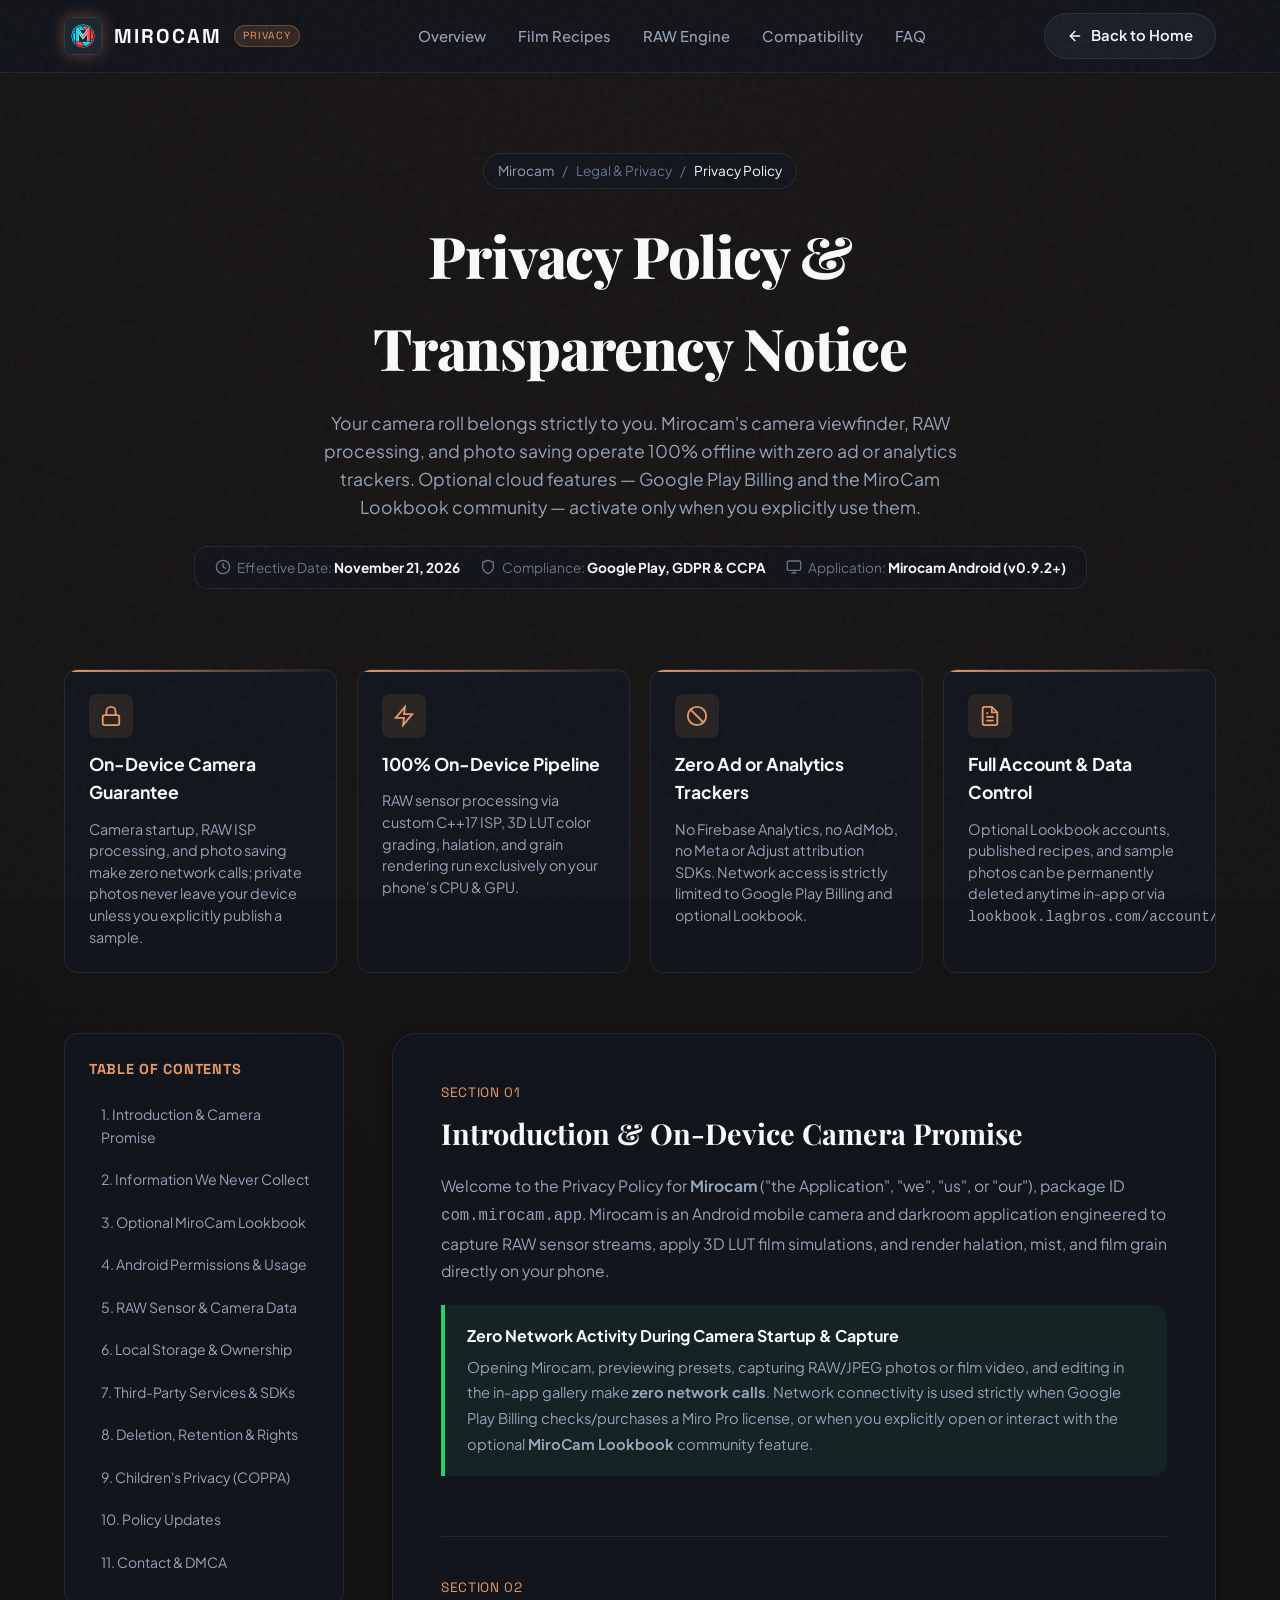
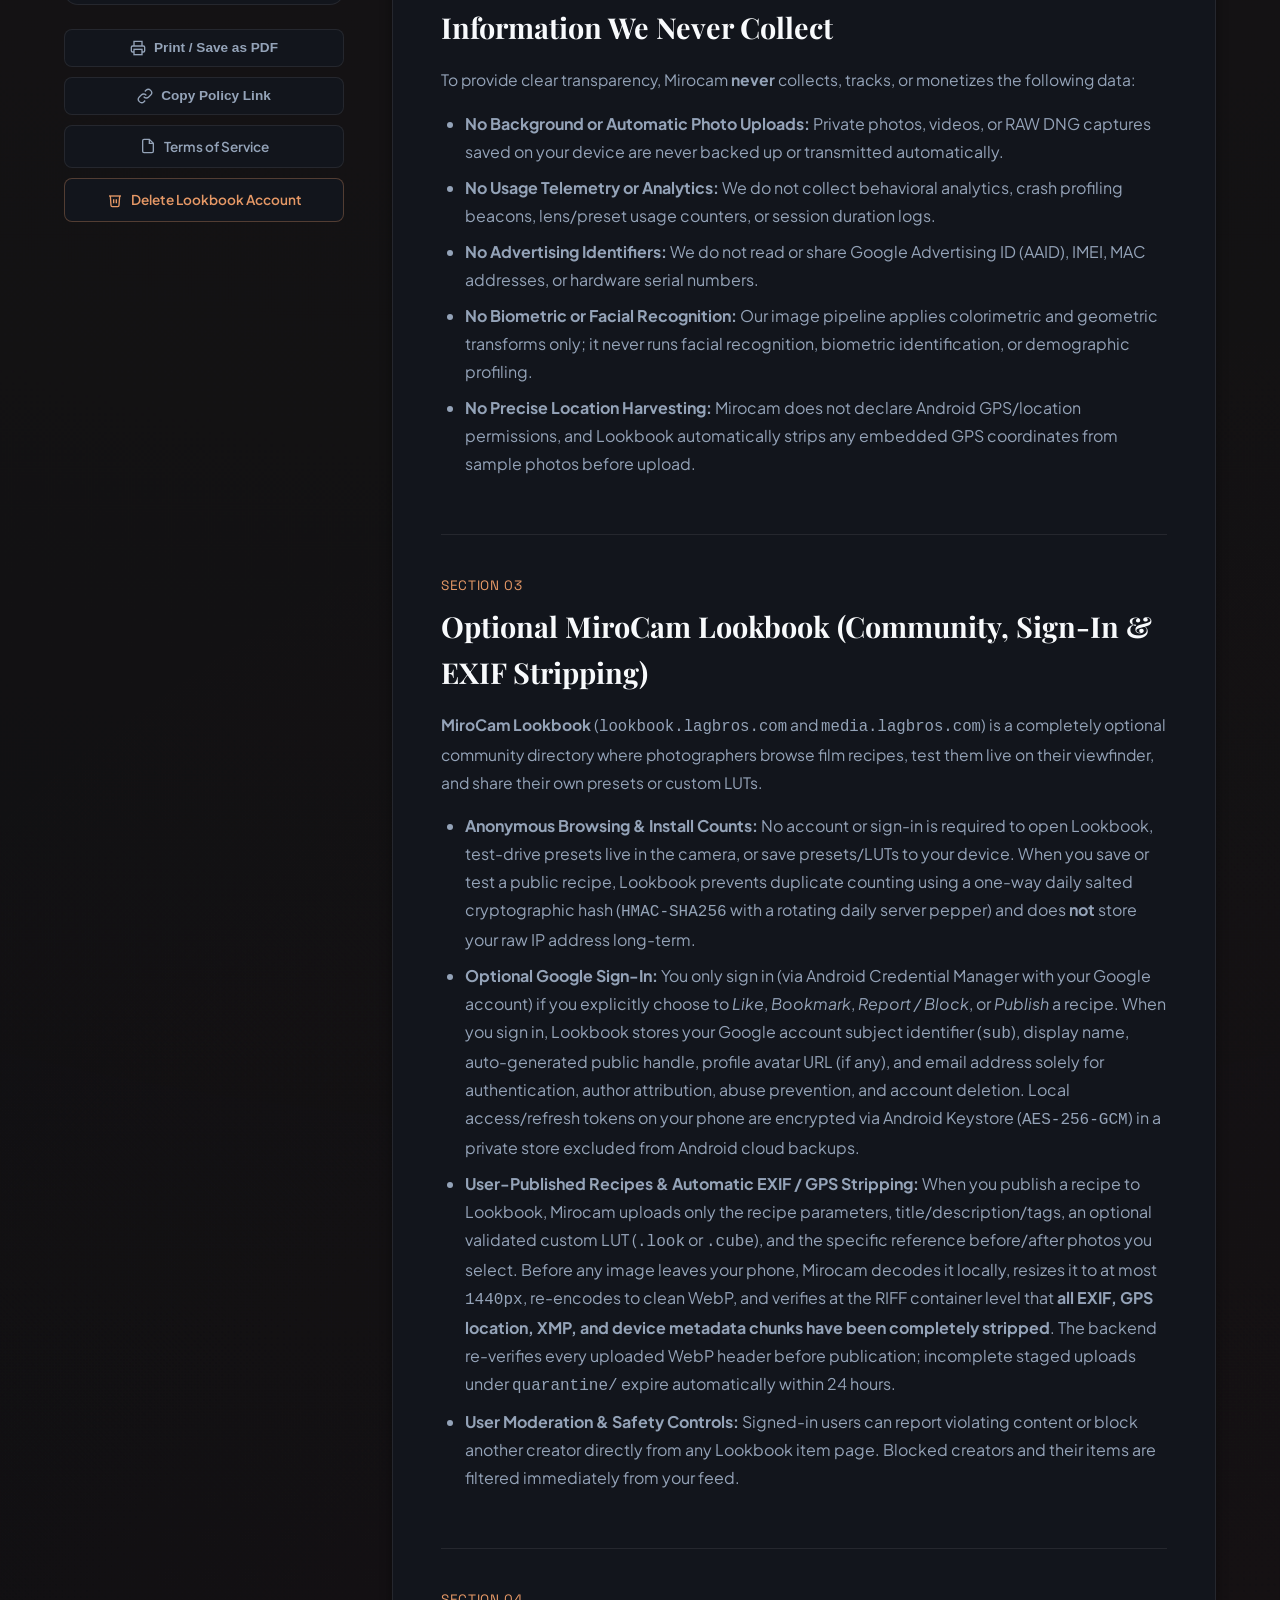
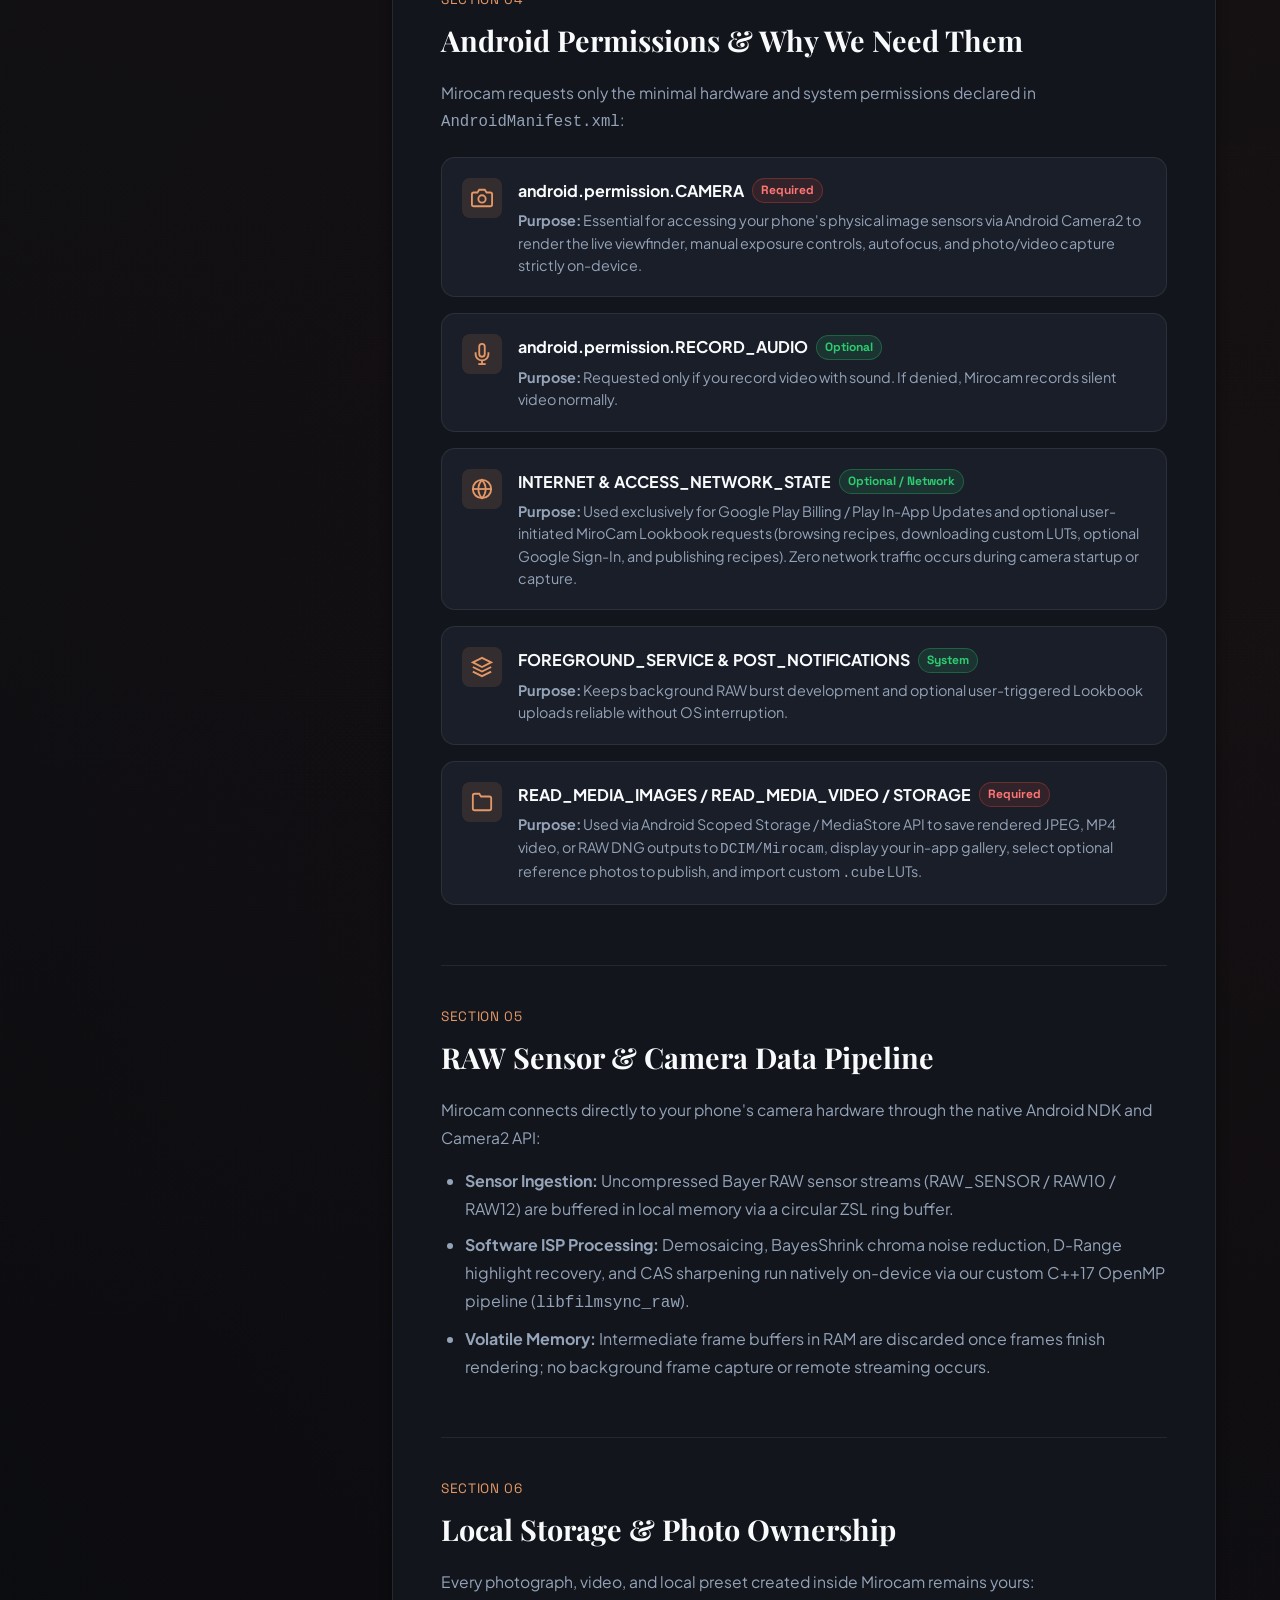
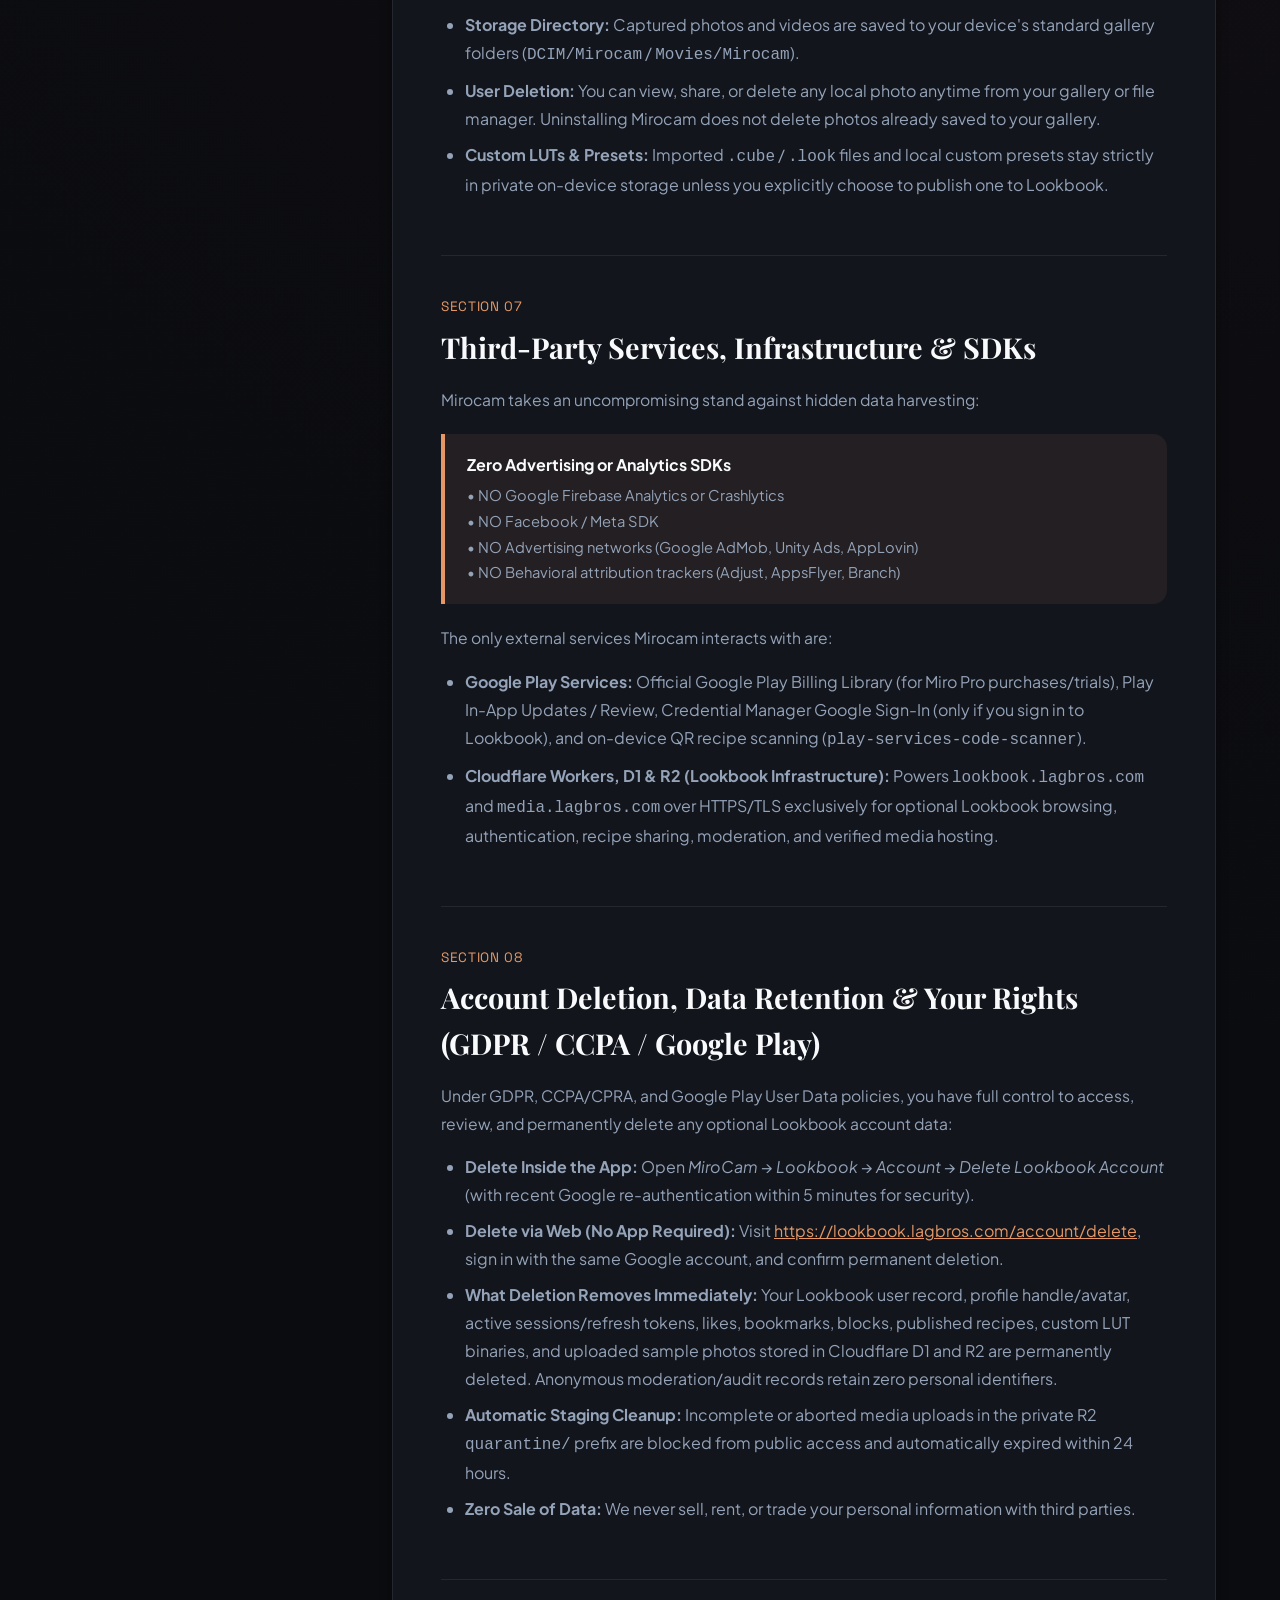
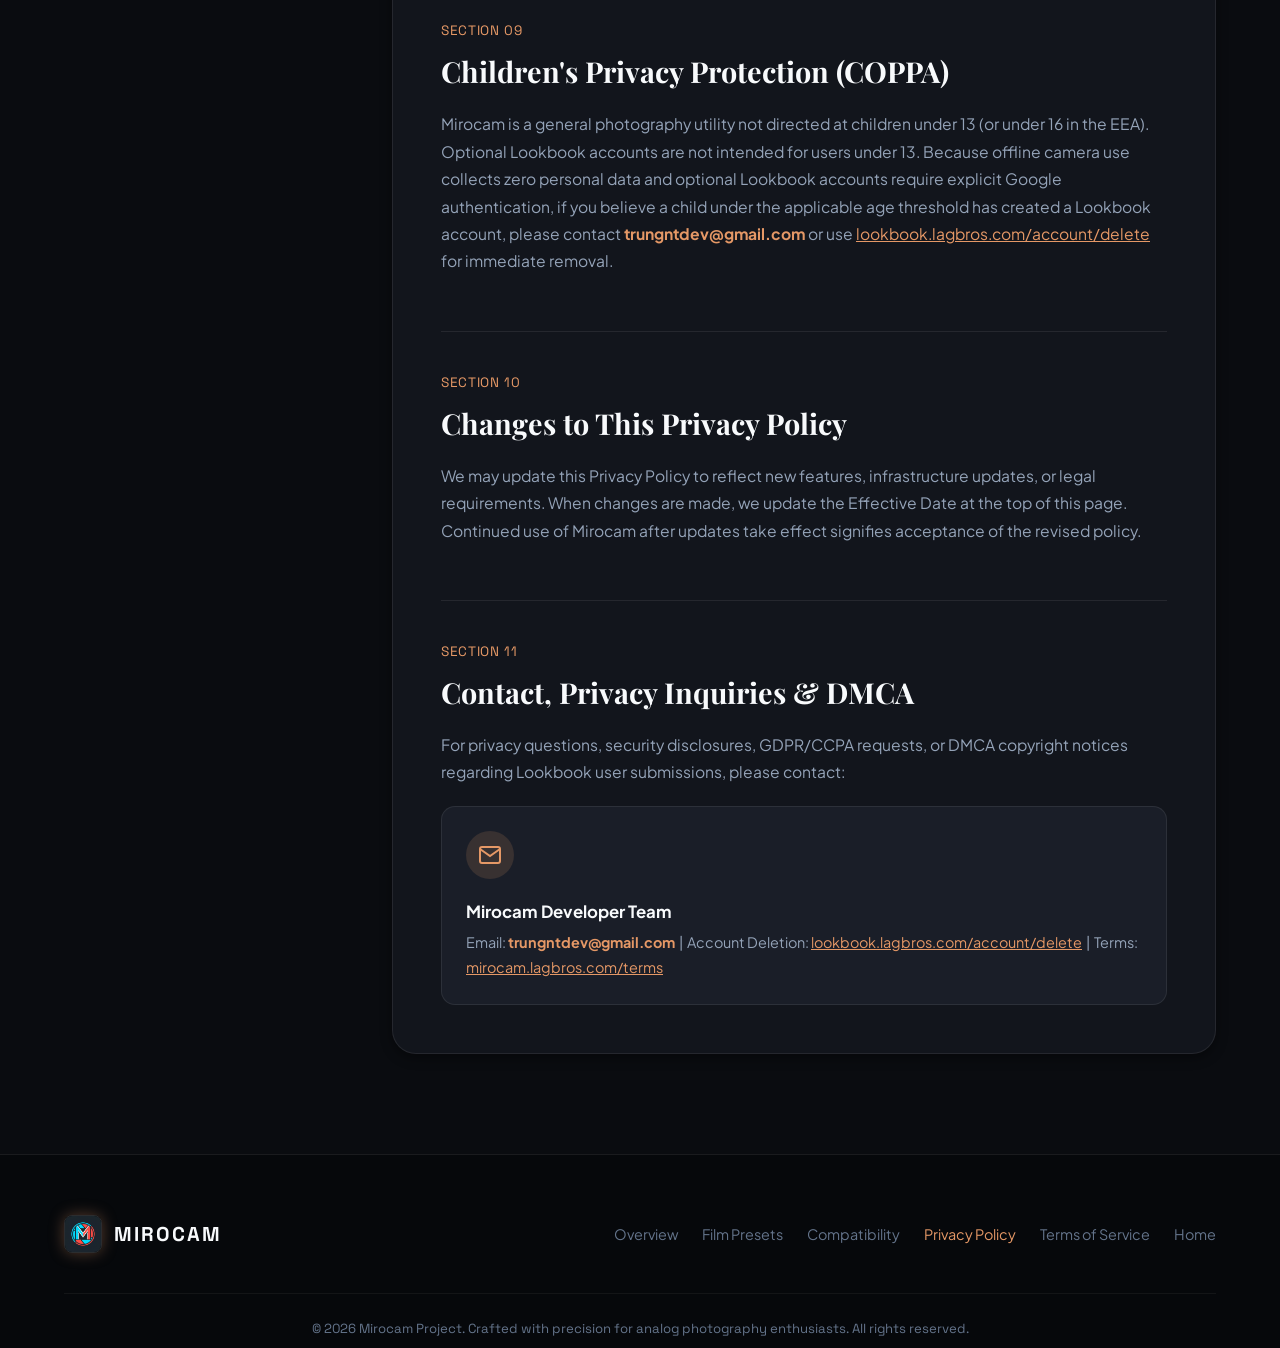
==== commit 342f6f09: "Sync built site: clarify metadata stripping wording" ====
--- a/privacy/index.html
+++ b/privacy/index.html
@@ -1 +1 @@
-<!DOCTYPE html><html lang="en"><head><meta charset="UTF-8"><meta name="viewport" content="width=device-width, initial-scale=1.0"><title>Privacy Policy &amp; Transparency Notice — Mirocam</title><meta name="description" content="Official Privacy Policy for Mirocam Android RAW Film Camera &amp; Lookbook. Offline camera pipeline, zero ad/analytics trackers, EXIF-free optional community sharing, and full account deletion control."><meta name="keywords" content="film simulation, computational raw, android camera, 3d lut, custom isp, rangefinder camera, halation, film grain, d-range, analog photography"><link rel="canonical" href="https://mirocam.lagbros.com/privacy/"><!-- OpenGraph --><meta property="og:title" content="Mirocam — Shoot it right. No editing needed."><meta property="og:description" content="Custom C++ RAW ISP, real-time 60fps film viewfinder, ZSL burst merge, and analog film presets on Android."><meta property="og:image" content="/assets/hero_sample.jpg"><meta property="og:type" content="website"><meta property="og:url" content="https://mirocam.lagbros.com/privacy/"><meta name="theme-color" content="#0a0c10"><!-- Twitter Cards --><meta name="twitter:card" content="summary_large_image"><meta name="twitter:title" content="Privacy Policy &amp; Transparency Notice — Mirocam"><meta name="twitter:description" content="Official Privacy Policy for Mirocam Android RAW Film Camera &amp; Lookbook. Offline camera pipeline, zero ad/analytics trackers, EXIF-free optional community sharing, and full account deletion control."><meta name="twitter:image" content="/assets/hero_sample.jpg"><!-- Google Fonts Preconnect & Styles --><link rel="preconnect" href="https://fonts.googleapis.com"><link rel="preconnect" href="https://fonts.gstatic.com" crossorigin><link href="https://fonts.googleapis.com/css2?family=Playfair+Display:ital,wght@0,600;0,800;1,600&family=Plus+Jakarta+Sans:wght@400;500;600;700;800&family=Space+Grotesk:wght@500;600;700&display=swap" rel="stylesheet"><!-- Favicon --><link rel="icon" type="image/png" href="/assets/logo.png"><link rel="stylesheet" href="/_astro/Layout.BNJxIWvm.css"></head><body><!-- Grain Overlay --><div class="grain-overlay" aria-hidden="true"></div><nav class="navbar" aria-label="Privacy Navigation"><div class="container nav-inner"><a href="/" class="brand-link" title="Return to Mirocam Home"><img src="/assets/logo.png" alt="Mirocam Logo" class="brand-logo" width="40" height="40"><span class="brand-text">Mirocam</span><span class="brand-badge">PRIVACY</span></a><ul class="nav-links"><li><a href="/#overview">Overview</a></li><li><a href="/#recipes">Film Recipes</a></li><li><a href="/#technology">RAW Engine</a></li><li><a href="/#specs">Compatibility</a></li><li><a href="/#faq">FAQ</a></li></ul><div class="nav-actions"><a href="/" class="btn btn-secondary"><svg width="16" height="16" viewBox="0 0 24 24" fill="none" stroke="currentColor" stroke-width="2" stroke-linecap="round" stroke-linejoin="round" aria-hidden="true"><line x1="19" y1="12" x2="5" y2="12"></line><polyline points="12 19 5 12 12 5"></polyline></svg>Back to Home</a></div></div></nav><header class="policy-hero"><div class="container"><div class="policy-breadcrumb"><a href="/">Mirocam</a><span>/</span><span>Legal &amp; Privacy</span><span>/</span><span style="color:var(--text-primary)">Privacy Policy</span></div><h1>Privacy Policy &amp;<br><span class="gradient-text">Transparency Notice</span></h1><p>Your camera roll belongs strictly to you. Mirocam's camera viewfinder, RAW processing, and photo saving operate 100% offline with zero ad or analytics trackers. Optional cloud features — Google Play Billing and the MiroCam Lookbook community — activate only when you explicitly use them.</p><div class="policy-meta-bar"><div class="policy-meta-item"><svg width="16" height="16" viewBox="0 0 24 24" fill="none" stroke="currentColor" stroke-width="2" aria-hidden="true"><circle cx="12" cy="12" r="10"></circle><polyline points="12 6 12 12 16 14"></polyline></svg><span>Effective Date: <strong>November 21, 2026</strong></span></div><div class="policy-meta-item"><svg width="16" height="16" viewBox="0 0 24 24" fill="none" stroke="currentColor" stroke-width="2" aria-hidden="true"><path d="M12 22s8-4 8-10V5l-8-3-8 3v7c0 6 8 10 8 10z"></path></svg><span>Compliance: <strong>Google Play, GDPR &amp; CCPA</strong></span></div><div class="policy-meta-item"><svg width="16" height="16" viewBox="0 0 24 24" fill="none" stroke="currentColor" stroke-width="2" aria-hidden="true"><rect x="2" y="3" width="20" height="14" rx="2" ry="2"></rect><line x1="8" y1="21" x2="16" y2="21"></line><line x1="12" y1="17" x2="12" y2="21"></line></svg><span>Application: <strong>Mirocam Android (v0.9.2+)</strong></span></div></div></div></header><main class="container"><!-- Highlights Grid --><div class="policy-highlights"><div class="highlight-card"><div class="highlight-icon"><svg width="22" height="22" viewBox="0 0 24 24" fill="none" stroke="currentColor" stroke-width="2" aria-hidden="true"><rect x="3" y="11" width="18" height="11" rx="2" ry="2"></rect><path d="M7 11V7a5 5 0 0 1 10 0v4"></path></svg></div><h4>On-Device Camera Guarantee</h4><p>Camera startup, RAW ISP processing, and photo saving make zero network calls; private photos never leave your device unless you explicitly publish a sample.</p></div><div class="highlight-card"><div class="highlight-icon"><svg width="22" height="22" viewBox="0 0 24 24" fill="none" stroke="currentColor" stroke-width="2" aria-hidden="true"><polygon points="13 2 3 14 12 14 11 22 21 10 12 10 13 2"></polygon></svg></div><h4>100% On-Device Pipeline</h4><p>RAW sensor processing via custom C++17 ISP, 3D LUT color grading, halation, and grain rendering run exclusively on your phone's CPU &amp; GPU.</p></div><div class="highlight-card"><div class="highlight-icon"><svg width="22" height="22" viewBox="0 0 24 24" fill="none" stroke="currentColor" stroke-width="2" aria-hidden="true"><circle cx="12" cy="12" r="10"></circle><line x1="4.93" y1="4.93" x2="19.07" y2="19.07"></line></svg></div><h4>Zero Ad or Analytics Trackers</h4><p>No Firebase Analytics, no AdMob, no Meta or Adjust attribution SDKs. Network access is strictly limited to Google Play Billing and optional Lookbook.</p></div><div class="highlight-card"><div class="highlight-icon"><svg width="22" height="22" viewBox="0 0 24 24" fill="none" stroke="currentColor" stroke-width="2" aria-hidden="true"><path d="M14 2H6a2 2 0 0 0-2 2v16a2 2 0 0 0 2 2h12a2 2 0 0 0 2-2V8z"></path><polyline points="14 2 14 8 20 8"></polyline><line x1="16" y1="13" x2="8" y2="13"></line><line x1="16" y1="17" x2="8" y2="17"></line><polyline points="10 9 9 9 8 9"></polyline></svg></div><h4>Full Account &amp; Data Control</h4><p>Optional Lookbook accounts, published recipes, and sample photos can be permanently deleted anytime in-app or via <code>lookbook.lagbros.com/account/delete</code>.</p></div></div><!-- Two Column Layout: Sticky TOC + Content --><div class="policy-layout"><!-- Sidebar TOC --><aside class="policy-sidebar"><nav class="policy-toc" aria-label="Table of contents"><h3>Table of Contents</h3><ul class="toc-list" id="tocList"><li><a href="#section-1" class="active">1. Introduction &amp; Camera Promise</a></li><li><a href="#section-2">2. Information We Never Collect</a></li><li><a href="#section-3">3. Optional MiroCam Lookbook</a></li><li><a href="#section-4">4. Android Permissions &amp; Usage</a></li><li><a href="#section-5">5. RAW Sensor &amp; Camera Data</a></li><li><a href="#section-6">6. Local Storage &amp; Ownership</a></li><li><a href="#section-7">7. Third-Party Services &amp; SDKs</a></li><li><a href="#section-8">8. Deletion, Retention &amp; Rights</a></li><li><a href="#section-9">9. Children's Privacy (COPPA)</a></li><li><a href="#section-10">10. Policy Updates</a></li><li><a href="#section-11">11. Contact &amp; DMCA</a></li></ul></nav><div class="policy-actions"><button class="policy-btn" id="printBtn" type="button"><svg width="16" height="16" viewBox="0 0 24 24" fill="none" stroke="currentColor" stroke-width="2" aria-hidden="true"><polyline points="6 9 6 2 18 2 18 9"></polyline><path d="M6 18H4a2 2 0 0 1-2-2v-5a2 2 0 0 1 2-2h16a2 2 0 0 1 2 2v5a2 2 0 0 1-2 2h-2"></path><rect x="6" y="14" width="12" height="8"></rect></svg>Print / Save as PDF</button><button class="policy-btn" id="copyLinkBtn" type="button"><svg width="16" height="16" viewBox="0 0 24 24" fill="none" stroke="currentColor" stroke-width="2" aria-hidden="true"><path d="M10 13a5 5 0 0 0 7.54.54l3-3a5 5 0 0 0-7.07-7.07l-1.72 1.71"></path><path d="M14 11a5 5 0 0 0-7.54-.54l-3 3a5 5 0 0 0 7.07 7.07l1.71-1.71"></path></svg>Copy Policy Link</button><a href="/terms" class="policy-btn"><svg width="16" height="16" viewBox="0 0 24 24" fill="none" stroke="currentColor" stroke-width="2" aria-hidden="true"><path d="M14 2H6a2 2 0 0 0-2 2v16a2 2 0 0 0 2 2h12a2 2 0 0 0 2-2V8z"></path><polyline points="14 2 14 8 20 8"></polyline></svg>Terms of Service</a><a href="https://lookbook.lagbros.com/account/delete" class="policy-btn" style="color:var(--accent-amber); border-color:rgba(229, 152, 102, 0.3);"><svg width="16" height="16" viewBox="0 0 24 24" fill="none" stroke="currentColor" stroke-width="2" aria-hidden="true"><polyline points="3 6 5 6 21 6"></polyline><path d="M19 6l-1 14a2 2 0 0 1-2 2H8a2 2 0 0 1-2-2L5 6"></path><path d="M10 11v6"></path><path d="M14 11v6"></path></svg>Delete Lookbook Account</a></div></aside><!-- Main Policy Article --><article class="policy-article"><!-- Section 1 --><section class="policy-section" id="section-1"><div class="policy-section-num">SECTION 01</div><h2>Introduction &amp; On-Device Camera Promise</h2><p>Welcome to the Privacy Policy for <strong>Mirocam</strong> ("the Application", "we", "us", or "our"), package ID <code>com.mirocam.app</code>. Mirocam is an Android mobile camera and darkroom application engineered to capture RAW sensor streams, apply 3D LUT film simulations, and render halation, mist, and film grain directly on your phone.</p><div class="policy-callout highlight-success"><h4>Zero Network Activity During Camera Startup &amp; Capture</h4><p>Opening Mirocam, previewing presets, capturing RAW/JPEG photos or film video, and editing in the in-app gallery make <strong>zero network calls</strong>. Network connectivity is used strictly when Google Play Billing checks/purchases a Miro Pro license, or when you explicitly open or interact with the optional <strong>MiroCam Lookbook</strong> community feature.</p></div></section><!-- Section 2 --><section class="policy-section" id="section-2"><div class="policy-section-num">SECTION 02</div><h2>Information We Never Collect</h2><p>To provide clear transparency, Mirocam <strong>never</strong> collects, tracks, or monetizes the following data:</p><ul><li><strong>No Background or Automatic Photo Uploads:</strong> Private photos, videos, or RAW DNG captures saved on your device are never backed up or transmitted automatically.</li><li><strong>No Usage Telemetry or Analytics:</strong> We do not collect behavioral analytics, crash profiling beacons, lens/preset usage counters, or session duration logs.</li><li><strong>No Advertising Identifiers:</strong> We do not read or share Google Advertising ID (AAID), IMEI, MAC addresses, or hardware serial numbers.</li><li><strong>No Biometric or Facial Recognition:</strong> Our image pipeline applies colorimetric and geometric transforms only; it never runs facial recognition, biometric identification, or demographic profiling.</li><li><strong>No Precise Location Harvesting:</strong> Mirocam does not declare Android GPS/location permissions, and Lookbook automatically strips any embedded GPS coordinates from sample photos before upload.</li></ul></section><!-- Section 3 --><section class="policy-section" id="section-3"><div class="policy-section-num">SECTION 03</div><h2>Optional MiroCam Lookbook (Community, Sign-In &amp; EXIF Stripping)</h2><p><strong>MiroCam Lookbook</strong> (<code>lookbook.lagbros.com</code> and <code>media.lagbros.com</code>) is a completely optional community directory where photographers browse film recipes, test them live on their viewfinder, and share their own presets or custom LUTs.</p><ul><li><strong>Anonymous Browsing &amp; Install Counts:</strong> No account or sign-in is required to open Lookbook, test-drive presets live in the camera, or save presets/LUTs to your device. When you save or test a public recipe, Lookbook prevents duplicate counting using a one-way daily salted cryptographic hash (<code>HMAC-SHA256</code> with a rotating daily server pepper) and does <strong>not</strong> store your raw IP address long-term.</li><li><strong>Optional Google Sign-In:</strong> You only sign in (via Android Credential Manager with your Google account) if you explicitly choose to <em>Like</em>, <em>Bookmark</em>, <em>Report / Block</em>, or <em>Publish</em> a recipe. When you sign in, Lookbook stores your Google account subject identifier (<code>sub</code>), display name, auto-generated public handle, profile avatar URL (if any), and email address solely for authentication, author attribution, abuse prevention, and account deletion. Local access/refresh tokens on your phone are encrypted via Android Keystore (<code>AES-256-GCM</code>) in a private store excluded from Android cloud backups.</li><li><strong>User-Published Recipes &amp; Automatic EXIF / GPS Stripping:</strong> When you publish a recipe to Lookbook, Mirocam uploads only the recipe parameters, title/description/tags, an optional validated custom LUT (<code>.look</code> or <code>.cube</code>), and the specific reference before/after photos you select. Before any image leaves your phone, Mirocam decodes it locally, resizes it to at most <code>1440px</code>, re-encodes to clean WebP, and verifies at the RIFF container level that <strong>all EXIF, GPS location, XMP, ICC, and device metadata chunks have been completely stripped</strong>. The backend re-verifies every uploaded WebP header before publication; incomplete staged uploads under <code>quarantine/</code> expire automatically within 24 hours.</li><li><strong>User Moderation &amp; Safety Controls:</strong> Signed-in users can report violating content or block another creator directly from any Lookbook item page. Blocked creators and their items are filtered immediately from your feed.</li></ul></section><!-- Section 4 --><section class="policy-section" id="section-4"><div class="policy-section-num">SECTION 04</div><h2>Android Permissions &amp; Why We Need Them</h2><p>Mirocam requests only the minimal hardware and system permissions declared in <code>AndroidManifest.xml</code>:</p><div class="permissions-grid"><!-- CAMERA --><div class="perm-card"><div class="perm-icon"><svg width="22" height="22" viewBox="0 0 24 24" fill="none" stroke="currentColor" stroke-width="2" aria-hidden="true"><path d="M23 19a2 2 0 0 1-2 2H3a2 2 0 0 1-2-2V8a2 2 0 0 1 2-2h4l2-3h6l2 3h4a2 2 0 0 1 2 2z"></path><circle cx="12" cy="13" r="4"></circle></svg></div><div class="perm-details"><h4>android.permission.CAMERA<span class="perm-tag required">Required</span></h4><p><strong>Purpose:</strong> Essential for accessing your phone's physical image sensors via Android Camera2 to render the live viewfinder, manual exposure controls, autofocus, and photo/video capture strictly on-device.</p></div></div><!-- AUDIO RECORDING --><div class="perm-card"><div class="perm-icon"><svg width="22" height="22" viewBox="0 0 24 24" fill="none" stroke="currentColor" stroke-width="2" aria-hidden="true"><path d="M12 1a3 3 0 0 0-3 3v8a3 3 0 0 0 6 0V4a3 3 0 0 0-3-3z"></path><path d="M19 10v2a7 7 0 0 1-14 0v-2"></path><line x1="12" y1="19" x2="12" y2="23"></line><line x1="8" y1="23" x2="16" y2="23"></line></svg></div><div class="perm-details"><h4>android.permission.RECORD_AUDIO<span class="perm-tag optional">Optional</span></h4><p><strong>Purpose:</strong> Requested only if you record video with sound. If denied, Mirocam records silent video normally.</p></div></div><!-- INTERNET --><div class="perm-card"><div class="perm-icon"><svg width="22" height="22" viewBox="0 0 24 24" fill="none" stroke="currentColor" stroke-width="2" aria-hidden="true"><circle cx="12" cy="12" r="10"></circle><line x1="2" y1="12" x2="22" y2="12"></line><path d="M12 2a15.3 15.3 0 0 1 4 10 15.3 15.3 0 0 1-4 10 15.3 15.3 0 0 1-4-10 15.3 15.3 0 0 1 4-10z"></path></svg></div><div class="perm-details"><h4>INTERNET &amp; ACCESS_NETWORK_STATE<span class="perm-tag optional">Optional / Network</span></h4><p><strong>Purpose:</strong> Used exclusively for Google Play Billing / Play In-App Updates and optional user-initiated MiroCam Lookbook requests (browsing recipes, downloading custom LUTs, optional Google Sign-In, and publishing recipes). Zero network traffic occurs during camera startup or capture.</p></div></div><!-- FOREGROUND SERVICE --><div class="perm-card"><div class="perm-icon"><svg width="22" height="22" viewBox="0 0 24 24" fill="none" stroke="currentColor" stroke-width="2" aria-hidden="true"><polygon points="12 2 2 7 12 12 22 7 12 2"></polygon><polyline points="2 17 12 22 22 17"></polyline><polyline points="2 12 12 17 22 12"></polyline></svg></div><div class="perm-details"><h4>FOREGROUND_SERVICE &amp; POST_NOTIFICATIONS<span class="perm-tag optional">System</span></h4><p><strong>Purpose:</strong> Keeps background RAW burst development and optional user-triggered Lookbook uploads reliable without OS interruption.</p></div></div><!-- STORAGE --><div class="perm-card"><div class="perm-icon"><svg width="22" height="22" viewBox="0 0 24 24" fill="none" stroke="currentColor" stroke-width="2" aria-hidden="true"><path d="M22 19a2 2 0 0 1-2 2H4a2 2 0 0 1-2-2V5a2 2 0 0 1 2-2h5l2 3h9a2 2 0 0 1 2 2z"></path></svg></div><div class="perm-details"><h4>READ_MEDIA_IMAGES / READ_MEDIA_VIDEO / STORAGE<span class="perm-tag required">Required</span></h4><p><strong>Purpose:</strong> Used via Android Scoped Storage / MediaStore API to save rendered JPEG, MP4 video, or RAW DNG outputs to <code>DCIM/Mirocam</code>, display your in-app gallery, select optional reference photos to publish, and import custom <code>.cube</code> LUTs.</p></div></div></div></section><!-- Section 5 --><section class="policy-section" id="section-5"><div class="policy-section-num">SECTION 05</div><h2>RAW Sensor &amp; Camera Data Pipeline</h2><p>Mirocam connects directly to your phone's camera hardware through the native Android NDK and Camera2 API:</p><ul><li><strong>Sensor Ingestion:</strong> Uncompressed Bayer RAW sensor streams (RAW_SENSOR / RAW10 / RAW12) are buffered in local memory via a circular ZSL ring buffer.</li><li><strong>Software ISP Processing:</strong> Demosaicing, BayesShrink chroma noise reduction, D-Range highlight recovery, and CAS sharpening run natively on-device via our custom C++17 OpenMP pipeline (<code>libfilmsync_raw</code>).</li><li><strong>Volatile Memory:</strong> Intermediate frame buffers in RAM are discarded once frames finish rendering; no background frame capture or remote streaming occurs.</li></ul></section><!-- Section 6 --><section class="policy-section" id="section-6"><div class="policy-section-num">SECTION 06</div><h2>Local Storage &amp; Photo Ownership</h2><p>Every photograph, video, and local preset created inside Mirocam remains yours:</p><ul><li><strong>Storage Directory:</strong> Captured photos and videos are saved to your device's standard gallery folders (<code>DCIM/Mirocam</code> / <code>Movies/Mirocam</code>).</li><li><strong>User Deletion:</strong> You can view, share, or delete any local photo anytime from your gallery or file manager. Uninstalling Mirocam does not delete photos already saved to your gallery.</li><li><strong>Custom LUTs &amp; Presets:</strong> Imported <code>.cube</code> / <code>.look</code> files and local custom presets stay strictly in private on-device storage unless you explicitly choose to publish one to Lookbook.</li></ul></section><!-- Section 7 --><section class="policy-section" id="section-7"><div class="policy-section-num">SECTION 07</div><h2>Third-Party Services, Infrastructure &amp; SDKs</h2><p>Mirocam takes an uncompromising stand against hidden data harvesting:</p><div class="policy-callout"><h4>Zero Advertising or Analytics SDKs</h4><p>• NO Google Firebase Analytics or Crashlytics<br>• NO Facebook / Meta SDK<br>• NO Advertising networks (Google AdMob, Unity Ads, AppLovin)<br>• NO Behavioral attribution trackers (Adjust, AppsFlyer, Branch)</p></div><p>The only external services Mirocam interacts with are:</p><ul><li><strong>Google Play Services:</strong> Official Google Play Billing Library (for Miro Pro purchases/trials), Play In-App Updates / Review, Credential Manager Google Sign-In (only if you sign in to Lookbook), and on-device QR recipe scanning (<code>play-services-code-scanner</code>).</li><li><strong>Cloudflare Workers, D1 &amp; R2 (Lookbook Infrastructure):</strong> Powers <code>lookbook.lagbros.com</code> and <code>media.lagbros.com</code> over HTTPS/TLS exclusively for optional Lookbook browsing, authentication, recipe sharing, moderation, and verified media hosting.</li></ul></section><!-- Section 8 --><section class="policy-section" id="section-8"><div class="policy-section-num">SECTION 08</div><h2>Account Deletion, Data Retention &amp; Your Rights (GDPR / CCPA / Google Play)</h2><p>Under GDPR, CCPA/CPRA, and Google Play User Data policies, you have full control to access, review, and permanently delete any optional Lookbook account data:</p><ul><li><strong>Delete Inside the App:</strong> Open <em>MiroCam → Lookbook → Account → Delete Lookbook Account</em> (with recent Google re-authentication within 5 minutes for security).</li><li><strong>Delete via Web (No App Required):</strong> Visit <a href="https://lookbook.lagbros.com/account/delete" style="color:var(--accent-amber);">https://lookbook.lagbros.com/account/delete</a>, sign in with the same Google account, and confirm permanent deletion.</li><li><strong>What Deletion Removes Immediately:</strong> Your Lookbook user record, profile handle/avatar, active sessions/refresh tokens, likes, bookmarks, blocks, published recipes, custom LUT binaries, and uploaded sample photos stored in Cloudflare D1 and R2 are permanently deleted. Anonymous moderation/audit records retain zero personal identifiers.</li><li><strong>Automatic Staging Cleanup:</strong> Incomplete or aborted media uploads in the private R2 <code>quarantine/</code> prefix are blocked from public access and automatically expired within 24 hours.</li><li><strong>Zero Sale of Data:</strong> We never sell, rent, or trade your personal information with third parties.</li></ul></section><!-- Section 9 --><section class="policy-section" id="section-9"><div class="policy-section-num">SECTION 09</div><h2>Children's Privacy Protection (COPPA)</h2><p>Mirocam is a general photography utility not directed at children under 13 (or under 16 in the EEA). Optional Lookbook accounts are not intended for users under 13. Because offline camera use collects zero personal data and optional Lookbook accounts require explicit Google authentication, if you believe a child under the applicable age threshold has created a Lookbook account, please contact <strong style="color:var(--accent-amber);">trungntdev@gmail.com</strong> or use <a href="https://lookbook.lagbros.com/account/delete" style="color:var(--accent-amber);">lookbook.lagbros.com/account/delete</a> for immediate removal.</p></section><!-- Section 10 --><section class="policy-section" id="section-10"><div class="policy-section-num">SECTION 10</div><h2>Changes to This Privacy Policy</h2><p>We may update this Privacy Policy to reflect new features, infrastructure updates, or legal requirements. When changes are made, we update the Effective Date at the top of this page. Continued use of Mirocam after updates take effect signifies acceptance of the revised policy.</p></section><!-- Section 11 --><section class="policy-section" id="section-11"><div class="policy-section-num">SECTION 11</div><h2>Contact, Privacy Inquiries &amp; DMCA</h2><p>For privacy questions, security disclosures, GDPR/CCPA requests, or DMCA copyright notices regarding Lookbook user submissions, please contact:</p><div class="contact-box"><div class="contact-box-icon"><svg width="24" height="24" viewBox="0 0 24 24" fill="none" stroke="currentColor" stroke-width="2" aria-hidden="true"><path d="M4 4h16c1.1 0 2 .9 2 2v12c0 1.1-.9 2-2 2H4c-1.1 0-2-.9-2-2V6c0-1.1.9-2 2-2z"></path><polyline points="22,6 12,13 2,6"></polyline></svg></div><div><h4 style="color:var(--text-primary); margin-bottom:4px; font-size:1.05rem;">Mirocam Developer Team</h4><p style="margin-bottom:0; font-size:0.9rem; color:var(--text-secondary);">Email: <strong style="color:var(--accent-amber);">trungntdev@gmail.com</strong> &nbsp;|&nbsp; Account Deletion: <a href="https://lookbook.lagbros.com/account/delete" style="color:var(--accent-amber);">lookbook.lagbros.com/account/delete</a> &nbsp;|&nbsp; Terms: <a href="/terms" style="color:var(--accent-amber);">mirocam.lagbros.com/terms</a></p></div></div></section></article></div></main><footer class="footer"><div class="container"><div class="footer-inner"><div class="brand-link"><img src="/assets/logo.png" alt="Mirocam Logo" class="brand-logo" width="40" height="40"><span class="brand-text">Mirocam</span></div><ul class="footer-links"><li><a href="/#overview">Overview</a></li><li><a href="/#recipes">Film Presets</a></li><li><a href="/#specs">Compatibility</a></li><li><a href="/privacy" style="color:var(--accent-amber);">Privacy Policy</a></li><li><a href="/terms">Terms of Service</a></li><li><a href="/">Home</a></li></ul></div><div class="footer-bottom">&copy; 2026 Mirocam Project. Crafted with precision for analog photography enthusiasts. All rights reserved.</div></div></footer><div id="toast" style="position:fixed; bottom:30px; right:30px; background:var(--bg-surface-elevated); border:1px solid var(--accent-amber); color:var(--text-primary); padding:12px 20px; border-radius:var(--radius-md); box-shadow:0 10px 25px rgba(0,0,0,0.5); opacity:0; pointer-events:none; transition:opacity 0.3s ease; z-index:9999; font-size:0.9rem; display:flex; align-items:center; gap:8px;"><svg width="18" height="18" viewBox="0 0 24 24" fill="none" stroke="#2ecc71" stroke-width="2" aria-hidden="true"><polyline points="20 6 9 17 4 12"></polyline></svg><span>Link copied to clipboard!</span></div></body></html><script type="module">function e(){document.getElementById(`printBtn`)?.addEventListener(`click`,()=>{window.print()}),document.getElementById(`copyLinkBtn`)?.addEventListener(`click`,()=>{let e=window.location.href;navigator.clipboard.writeText(e).then(()=>{let e=document.getElementById(`toast`);e&&(e.style.opacity=`1`,setTimeout(()=>{e.style.opacity=`0`},2400))}).catch(()=>{alert(`Policy URL: `+window.location.href)})});let e=document.querySelectorAll(`.policy-section`),t=document.querySelectorAll(`.toc-list a`);window.addEventListener(`scroll`,()=>{let n=``;e.forEach(e=>{let t=e.offsetTop-120;window.pageYOffset>=t&&(n=e.getAttribute(`id`)||``)}),t.forEach(e=>{e.classList.remove(`active`),e.getAttribute(`href`)===`#`+n&&e.classList.add(`active`)})},{passive:!0})}document.readyState===`loading`?document.addEventListener(`DOMContentLoaded`,e):e();</script>+<!DOCTYPE html><html lang="en"><head><meta charset="UTF-8"><meta name="viewport" content="width=device-width, initial-scale=1.0"><title>Privacy Policy &amp; Transparency Notice — Mirocam</title><meta name="description" content="Official Privacy Policy for Mirocam Android RAW Film Camera &amp; Lookbook. Offline camera pipeline, zero ad/analytics trackers, EXIF-free optional community sharing, and full account deletion control."><meta name="keywords" content="film simulation, computational raw, android camera, 3d lut, custom isp, rangefinder camera, halation, film grain, d-range, analog photography"><link rel="canonical" href="https://mirocam.lagbros.com/privacy/"><!-- OpenGraph --><meta property="og:title" content="Mirocam — Shoot it right. No editing needed."><meta property="og:description" content="Custom C++ RAW ISP, real-time 60fps film viewfinder, ZSL burst merge, and analog film presets on Android."><meta property="og:image" content="/assets/hero_sample.jpg"><meta property="og:type" content="website"><meta property="og:url" content="https://mirocam.lagbros.com/privacy/"><meta name="theme-color" content="#0a0c10"><!-- Twitter Cards --><meta name="twitter:card" content="summary_large_image"><meta name="twitter:title" content="Privacy Policy &amp; Transparency Notice — Mirocam"><meta name="twitter:description" content="Official Privacy Policy for Mirocam Android RAW Film Camera &amp; Lookbook. Offline camera pipeline, zero ad/analytics trackers, EXIF-free optional community sharing, and full account deletion control."><meta name="twitter:image" content="/assets/hero_sample.jpg"><!-- Google Fonts Preconnect & Styles --><link rel="preconnect" href="https://fonts.googleapis.com"><link rel="preconnect" href="https://fonts.gstatic.com" crossorigin><link href="https://fonts.googleapis.com/css2?family=Playfair+Display:ital,wght@0,600;0,800;1,600&family=Plus+Jakarta+Sans:wght@400;500;600;700;800&family=Space+Grotesk:wght@500;600;700&display=swap" rel="stylesheet"><!-- Favicon --><link rel="icon" type="image/png" href="/assets/logo.png"><link rel="stylesheet" href="/_astro/Layout.BNJxIWvm.css"></head><body><!-- Grain Overlay --><div class="grain-overlay" aria-hidden="true"></div><nav class="navbar" aria-label="Privacy Navigation"><div class="container nav-inner"><a href="/" class="brand-link" title="Return to Mirocam Home"><img src="/assets/logo.png" alt="Mirocam Logo" class="brand-logo" width="40" height="40"><span class="brand-text">Mirocam</span><span class="brand-badge">PRIVACY</span></a><ul class="nav-links"><li><a href="/#overview">Overview</a></li><li><a href="/#recipes">Film Recipes</a></li><li><a href="/#technology">RAW Engine</a></li><li><a href="/#specs">Compatibility</a></li><li><a href="/#faq">FAQ</a></li></ul><div class="nav-actions"><a href="/" class="btn btn-secondary"><svg width="16" height="16" viewBox="0 0 24 24" fill="none" stroke="currentColor" stroke-width="2" stroke-linecap="round" stroke-linejoin="round" aria-hidden="true"><line x1="19" y1="12" x2="5" y2="12"></line><polyline points="12 19 5 12 12 5"></polyline></svg>Back to Home</a></div></div></nav><header class="policy-hero"><div class="container"><div class="policy-breadcrumb"><a href="/">Mirocam</a><span>/</span><span>Legal &amp; Privacy</span><span>/</span><span style="color:var(--text-primary)">Privacy Policy</span></div><h1>Privacy Policy &amp;<br><span class="gradient-text">Transparency Notice</span></h1><p>Your camera roll belongs strictly to you. Mirocam's camera viewfinder, RAW processing, and photo saving operate 100% offline with zero ad or analytics trackers. Optional cloud features — Google Play Billing and the MiroCam Lookbook community — activate only when you explicitly use them.</p><div class="policy-meta-bar"><div class="policy-meta-item"><svg width="16" height="16" viewBox="0 0 24 24" fill="none" stroke="currentColor" stroke-width="2" aria-hidden="true"><circle cx="12" cy="12" r="10"></circle><polyline points="12 6 12 12 16 14"></polyline></svg><span>Effective Date: <strong>November 21, 2026</strong></span></div><div class="policy-meta-item"><svg width="16" height="16" viewBox="0 0 24 24" fill="none" stroke="currentColor" stroke-width="2" aria-hidden="true"><path d="M12 22s8-4 8-10V5l-8-3-8 3v7c0 6 8 10 8 10z"></path></svg><span>Compliance: <strong>Google Play, GDPR &amp; CCPA</strong></span></div><div class="policy-meta-item"><svg width="16" height="16" viewBox="0 0 24 24" fill="none" stroke="currentColor" stroke-width="2" aria-hidden="true"><rect x="2" y="3" width="20" height="14" rx="2" ry="2"></rect><line x1="8" y1="21" x2="16" y2="21"></line><line x1="12" y1="17" x2="12" y2="21"></line></svg><span>Application: <strong>Mirocam Android (v0.9.2+)</strong></span></div></div></div></header><main class="container"><!-- Highlights Grid --><div class="policy-highlights"><div class="highlight-card"><div class="highlight-icon"><svg width="22" height="22" viewBox="0 0 24 24" fill="none" stroke="currentColor" stroke-width="2" aria-hidden="true"><rect x="3" y="11" width="18" height="11" rx="2" ry="2"></rect><path d="M7 11V7a5 5 0 0 1 10 0v4"></path></svg></div><h4>On-Device Camera Guarantee</h4><p>Camera startup, RAW ISP processing, and photo saving make zero network calls; private photos never leave your device unless you explicitly publish a sample.</p></div><div class="highlight-card"><div class="highlight-icon"><svg width="22" height="22" viewBox="0 0 24 24" fill="none" stroke="currentColor" stroke-width="2" aria-hidden="true"><polygon points="13 2 3 14 12 14 11 22 21 10 12 10 13 2"></polygon></svg></div><h4>100% On-Device Pipeline</h4><p>RAW sensor processing via custom C++17 ISP, 3D LUT color grading, halation, and grain rendering run exclusively on your phone's CPU &amp; GPU.</p></div><div class="highlight-card"><div class="highlight-icon"><svg width="22" height="22" viewBox="0 0 24 24" fill="none" stroke="currentColor" stroke-width="2" aria-hidden="true"><circle cx="12" cy="12" r="10"></circle><line x1="4.93" y1="4.93" x2="19.07" y2="19.07"></line></svg></div><h4>Zero Ad or Analytics Trackers</h4><p>No Firebase Analytics, no AdMob, no Meta or Adjust attribution SDKs. Network access is strictly limited to Google Play Billing and optional Lookbook.</p></div><div class="highlight-card"><div class="highlight-icon"><svg width="22" height="22" viewBox="0 0 24 24" fill="none" stroke="currentColor" stroke-width="2" aria-hidden="true"><path d="M14 2H6a2 2 0 0 0-2 2v16a2 2 0 0 0 2 2h12a2 2 0 0 0 2-2V8z"></path><polyline points="14 2 14 8 20 8"></polyline><line x1="16" y1="13" x2="8" y2="13"></line><line x1="16" y1="17" x2="8" y2="17"></line><polyline points="10 9 9 9 8 9"></polyline></svg></div><h4>Full Account &amp; Data Control</h4><p>Optional Lookbook accounts, published recipes, and sample photos can be permanently deleted anytime in-app or via <code>lookbook.lagbros.com/account/delete</code>.</p></div></div><!-- Two Column Layout: Sticky TOC + Content --><div class="policy-layout"><!-- Sidebar TOC --><aside class="policy-sidebar"><nav class="policy-toc" aria-label="Table of contents"><h3>Table of Contents</h3><ul class="toc-list" id="tocList"><li><a href="#section-1" class="active">1. Introduction &amp; Camera Promise</a></li><li><a href="#section-2">2. Information We Never Collect</a></li><li><a href="#section-3">3. Optional MiroCam Lookbook</a></li><li><a href="#section-4">4. Android Permissions &amp; Usage</a></li><li><a href="#section-5">5. RAW Sensor &amp; Camera Data</a></li><li><a href="#section-6">6. Local Storage &amp; Ownership</a></li><li><a href="#section-7">7. Third-Party Services &amp; SDKs</a></li><li><a href="#section-8">8. Deletion, Retention &amp; Rights</a></li><li><a href="#section-9">9. Children's Privacy (COPPA)</a></li><li><a href="#section-10">10. Policy Updates</a></li><li><a href="#section-11">11. Contact &amp; DMCA</a></li></ul></nav><div class="policy-actions"><button class="policy-btn" id="printBtn" type="button"><svg width="16" height="16" viewBox="0 0 24 24" fill="none" stroke="currentColor" stroke-width="2" aria-hidden="true"><polyline points="6 9 6 2 18 2 18 9"></polyline><path d="M6 18H4a2 2 0 0 1-2-2v-5a2 2 0 0 1 2-2h16a2 2 0 0 1 2 2v5a2 2 0 0 1-2 2h-2"></path><rect x="6" y="14" width="12" height="8"></rect></svg>Print / Save as PDF</button><button class="policy-btn" id="copyLinkBtn" type="button"><svg width="16" height="16" viewBox="0 0 24 24" fill="none" stroke="currentColor" stroke-width="2" aria-hidden="true"><path d="M10 13a5 5 0 0 0 7.54.54l3-3a5 5 0 0 0-7.07-7.07l-1.72 1.71"></path><path d="M14 11a5 5 0 0 0-7.54-.54l-3 3a5 5 0 0 0 7.07 7.07l1.71-1.71"></path></svg>Copy Policy Link</button><a href="/terms" class="policy-btn"><svg width="16" height="16" viewBox="0 0 24 24" fill="none" stroke="currentColor" stroke-width="2" aria-hidden="true"><path d="M14 2H6a2 2 0 0 0-2 2v16a2 2 0 0 0 2 2h12a2 2 0 0 0 2-2V8z"></path><polyline points="14 2 14 8 20 8"></polyline></svg>Terms of Service</a><a href="https://lookbook.lagbros.com/account/delete" class="policy-btn" style="color:var(--accent-amber); border-color:rgba(229, 152, 102, 0.3);"><svg width="16" height="16" viewBox="0 0 24 24" fill="none" stroke="currentColor" stroke-width="2" aria-hidden="true"><polyline points="3 6 5 6 21 6"></polyline><path d="M19 6l-1 14a2 2 0 0 1-2 2H8a2 2 0 0 1-2-2L5 6"></path><path d="M10 11v6"></path><path d="M14 11v6"></path></svg>Delete Lookbook Account</a></div></aside><!-- Main Policy Article --><article class="policy-article"><!-- Section 1 --><section class="policy-section" id="section-1"><div class="policy-section-num">SECTION 01</div><h2>Introduction &amp; On-Device Camera Promise</h2><p>Welcome to the Privacy Policy for <strong>Mirocam</strong> ("the Application", "we", "us", or "our"), package ID <code>com.mirocam.app</code>. Mirocam is an Android mobile camera and darkroom application engineered to capture RAW sensor streams, apply 3D LUT film simulations, and render halation, mist, and film grain directly on your phone.</p><div class="policy-callout highlight-success"><h4>Zero Network Activity During Camera Startup &amp; Capture</h4><p>Opening Mirocam, previewing presets, capturing RAW/JPEG photos or film video, and editing in the in-app gallery make <strong>zero network calls</strong>. Network connectivity is used strictly when Google Play Billing checks/purchases a Miro Pro license, or when you explicitly open or interact with the optional <strong>MiroCam Lookbook</strong> community feature.</p></div></section><!-- Section 2 --><section class="policy-section" id="section-2"><div class="policy-section-num">SECTION 02</div><h2>Information We Never Collect</h2><p>To provide clear transparency, Mirocam <strong>never</strong> collects, tracks, or monetizes the following data:</p><ul><li><strong>No Background or Automatic Photo Uploads:</strong> Private photos, videos, or RAW DNG captures saved on your device are never backed up or transmitted automatically.</li><li><strong>No Usage Telemetry or Analytics:</strong> We do not collect behavioral analytics, crash profiling beacons, lens/preset usage counters, or session duration logs.</li><li><strong>No Advertising Identifiers:</strong> We do not read or share Google Advertising ID (AAID), IMEI, MAC addresses, or hardware serial numbers.</li><li><strong>No Biometric or Facial Recognition:</strong> Our image pipeline applies colorimetric and geometric transforms only; it never runs facial recognition, biometric identification, or demographic profiling.</li><li><strong>No Precise Location Harvesting:</strong> Mirocam does not declare Android GPS/location permissions, and Lookbook automatically strips any embedded GPS coordinates from sample photos before upload.</li></ul></section><!-- Section 3 --><section class="policy-section" id="section-3"><div class="policy-section-num">SECTION 03</div><h2>Optional MiroCam Lookbook (Community, Sign-In &amp; EXIF Stripping)</h2><p><strong>MiroCam Lookbook</strong> (<code>lookbook.lagbros.com</code> and <code>media.lagbros.com</code>) is a completely optional community directory where photographers browse film recipes, test them live on their viewfinder, and share their own presets or custom LUTs.</p><ul><li><strong>Anonymous Browsing &amp; Install Counts:</strong> No account or sign-in is required to open Lookbook, test-drive presets live in the camera, or save presets/LUTs to your device. When you save or test a public recipe, Lookbook prevents duplicate counting using a one-way daily salted cryptographic hash (<code>HMAC-SHA256</code> with a rotating daily server pepper) and does <strong>not</strong> store your raw IP address long-term.</li><li><strong>Optional Google Sign-In:</strong> You only sign in (via Android Credential Manager with your Google account) if you explicitly choose to <em>Like</em>, <em>Bookmark</em>, <em>Report / Block</em>, or <em>Publish</em> a recipe. When you sign in, Lookbook stores your Google account subject identifier (<code>sub</code>), display name, auto-generated public handle, profile avatar URL (if any), and email address solely for authentication, author attribution, abuse prevention, and account deletion. Local access/refresh tokens on your phone are encrypted via Android Keystore (<code>AES-256-GCM</code>) in a private store excluded from Android cloud backups.</li><li><strong>User-Published Recipes &amp; Automatic EXIF / GPS Stripping:</strong> When you publish a recipe to Lookbook, Mirocam uploads only the recipe parameters, title/description/tags, an optional validated custom LUT (<code>.look</code> or <code>.cube</code>), and the specific reference before/after photos you select. Before any image leaves your phone, Mirocam decodes it locally, resizes it to at most <code>1440px</code>, re-encodes to clean WebP, and verifies at the RIFF container level that <strong>all EXIF, GPS location, XMP, and device metadata chunks have been completely stripped</strong>. The backend re-verifies every uploaded WebP header before publication; incomplete staged uploads under <code>quarantine/</code> expire automatically within 24 hours.</li><li><strong>User Moderation &amp; Safety Controls:</strong> Signed-in users can report violating content or block another creator directly from any Lookbook item page. Blocked creators and their items are filtered immediately from your feed.</li></ul></section><!-- Section 4 --><section class="policy-section" id="section-4"><div class="policy-section-num">SECTION 04</div><h2>Android Permissions &amp; Why We Need Them</h2><p>Mirocam requests only the minimal hardware and system permissions declared in <code>AndroidManifest.xml</code>:</p><div class="permissions-grid"><!-- CAMERA --><div class="perm-card"><div class="perm-icon"><svg width="22" height="22" viewBox="0 0 24 24" fill="none" stroke="currentColor" stroke-width="2" aria-hidden="true"><path d="M23 19a2 2 0 0 1-2 2H3a2 2 0 0 1-2-2V8a2 2 0 0 1 2-2h4l2-3h6l2 3h4a2 2 0 0 1 2 2z"></path><circle cx="12" cy="13" r="4"></circle></svg></div><div class="perm-details"><h4>android.permission.CAMERA<span class="perm-tag required">Required</span></h4><p><strong>Purpose:</strong> Essential for accessing your phone's physical image sensors via Android Camera2 to render the live viewfinder, manual exposure controls, autofocus, and photo/video capture strictly on-device.</p></div></div><!-- AUDIO RECORDING --><div class="perm-card"><div class="perm-icon"><svg width="22" height="22" viewBox="0 0 24 24" fill="none" stroke="currentColor" stroke-width="2" aria-hidden="true"><path d="M12 1a3 3 0 0 0-3 3v8a3 3 0 0 0 6 0V4a3 3 0 0 0-3-3z"></path><path d="M19 10v2a7 7 0 0 1-14 0v-2"></path><line x1="12" y1="19" x2="12" y2="23"></line><line x1="8" y1="23" x2="16" y2="23"></line></svg></div><div class="perm-details"><h4>android.permission.RECORD_AUDIO<span class="perm-tag optional">Optional</span></h4><p><strong>Purpose:</strong> Requested only if you record video with sound. If denied, Mirocam records silent video normally.</p></div></div><!-- INTERNET --><div class="perm-card"><div class="perm-icon"><svg width="22" height="22" viewBox="0 0 24 24" fill="none" stroke="currentColor" stroke-width="2" aria-hidden="true"><circle cx="12" cy="12" r="10"></circle><line x1="2" y1="12" x2="22" y2="12"></line><path d="M12 2a15.3 15.3 0 0 1 4 10 15.3 15.3 0 0 1-4 10 15.3 15.3 0 0 1-4-10 15.3 15.3 0 0 1 4-10z"></path></svg></div><div class="perm-details"><h4>INTERNET &amp; ACCESS_NETWORK_STATE<span class="perm-tag optional">Optional / Network</span></h4><p><strong>Purpose:</strong> Used exclusively for Google Play Billing / Play In-App Updates and optional user-initiated MiroCam Lookbook requests (browsing recipes, downloading custom LUTs, optional Google Sign-In, and publishing recipes). Zero network traffic occurs during camera startup or capture.</p></div></div><!-- FOREGROUND SERVICE --><div class="perm-card"><div class="perm-icon"><svg width="22" height="22" viewBox="0 0 24 24" fill="none" stroke="currentColor" stroke-width="2" aria-hidden="true"><polygon points="12 2 2 7 12 12 22 7 12 2"></polygon><polyline points="2 17 12 22 22 17"></polyline><polyline points="2 12 12 17 22 12"></polyline></svg></div><div class="perm-details"><h4>FOREGROUND_SERVICE &amp; POST_NOTIFICATIONS<span class="perm-tag optional">System</span></h4><p><strong>Purpose:</strong> Keeps background RAW burst development and optional user-triggered Lookbook uploads reliable without OS interruption.</p></div></div><!-- STORAGE --><div class="perm-card"><div class="perm-icon"><svg width="22" height="22" viewBox="0 0 24 24" fill="none" stroke="currentColor" stroke-width="2" aria-hidden="true"><path d="M22 19a2 2 0 0 1-2 2H4a2 2 0 0 1-2-2V5a2 2 0 0 1 2-2h5l2 3h9a2 2 0 0 1 2 2z"></path></svg></div><div class="perm-details"><h4>READ_MEDIA_IMAGES / READ_MEDIA_VIDEO / STORAGE<span class="perm-tag required">Required</span></h4><p><strong>Purpose:</strong> Used via Android Scoped Storage / MediaStore API to save rendered JPEG, MP4 video, or RAW DNG outputs to <code>DCIM/Mirocam</code>, display your in-app gallery, select optional reference photos to publish, and import custom <code>.cube</code> LUTs.</p></div></div></div></section><!-- Section 5 --><section class="policy-section" id="section-5"><div class="policy-section-num">SECTION 05</div><h2>RAW Sensor &amp; Camera Data Pipeline</h2><p>Mirocam connects directly to your phone's camera hardware through the native Android NDK and Camera2 API:</p><ul><li><strong>Sensor Ingestion:</strong> Uncompressed Bayer RAW sensor streams (RAW_SENSOR / RAW10 / RAW12) are buffered in local memory via a circular ZSL ring buffer.</li><li><strong>Software ISP Processing:</strong> Demosaicing, BayesShrink chroma noise reduction, D-Range highlight recovery, and CAS sharpening run natively on-device via our custom C++17 OpenMP pipeline (<code>libfilmsync_raw</code>).</li><li><strong>Volatile Memory:</strong> Intermediate frame buffers in RAM are discarded once frames finish rendering; no background frame capture or remote streaming occurs.</li></ul></section><!-- Section 6 --><section class="policy-section" id="section-6"><div class="policy-section-num">SECTION 06</div><h2>Local Storage &amp; Photo Ownership</h2><p>Every photograph, video, and local preset created inside Mirocam remains yours:</p><ul><li><strong>Storage Directory:</strong> Captured photos and videos are saved to your device's standard gallery folders (<code>DCIM/Mirocam</code> / <code>Movies/Mirocam</code>).</li><li><strong>User Deletion:</strong> You can view, share, or delete any local photo anytime from your gallery or file manager. Uninstalling Mirocam does not delete photos already saved to your gallery.</li><li><strong>Custom LUTs &amp; Presets:</strong> Imported <code>.cube</code> / <code>.look</code> files and local custom presets stay strictly in private on-device storage unless you explicitly choose to publish one to Lookbook.</li></ul></section><!-- Section 7 --><section class="policy-section" id="section-7"><div class="policy-section-num">SECTION 07</div><h2>Third-Party Services, Infrastructure &amp; SDKs</h2><p>Mirocam takes an uncompromising stand against hidden data harvesting:</p><div class="policy-callout"><h4>Zero Advertising or Analytics SDKs</h4><p>• NO Google Firebase Analytics or Crashlytics<br>• NO Facebook / Meta SDK<br>• NO Advertising networks (Google AdMob, Unity Ads, AppLovin)<br>• NO Behavioral attribution trackers (Adjust, AppsFlyer, Branch)</p></div><p>The only external services Mirocam interacts with are:</p><ul><li><strong>Google Play Services:</strong> Official Google Play Billing Library (for Miro Pro purchases/trials), Play In-App Updates / Review, Credential Manager Google Sign-In (only if you sign in to Lookbook), and on-device QR recipe scanning (<code>play-services-code-scanner</code>).</li><li><strong>Cloudflare Workers, D1 &amp; R2 (Lookbook Infrastructure):</strong> Powers <code>lookbook.lagbros.com</code> and <code>media.lagbros.com</code> over HTTPS/TLS exclusively for optional Lookbook browsing, authentication, recipe sharing, moderation, and verified media hosting.</li></ul></section><!-- Section 8 --><section class="policy-section" id="section-8"><div class="policy-section-num">SECTION 08</div><h2>Account Deletion, Data Retention &amp; Your Rights (GDPR / CCPA / Google Play)</h2><p>Under GDPR, CCPA/CPRA, and Google Play User Data policies, you have full control to access, review, and permanently delete any optional Lookbook account data:</p><ul><li><strong>Delete Inside the App:</strong> Open <em>MiroCam → Lookbook → Account → Delete Lookbook Account</em> (with recent Google re-authentication within 5 minutes for security).</li><li><strong>Delete via Web (No App Required):</strong> Visit <a href="https://lookbook.lagbros.com/account/delete" style="color:var(--accent-amber);">https://lookbook.lagbros.com/account/delete</a>, sign in with the same Google account, and confirm permanent deletion.</li><li><strong>What Deletion Removes Immediately:</strong> Your Lookbook user record, profile handle/avatar, active sessions/refresh tokens, likes, bookmarks, blocks, published recipes, custom LUT binaries, and uploaded sample photos stored in Cloudflare D1 and R2 are permanently deleted. Anonymous moderation/audit records retain zero personal identifiers.</li><li><strong>Automatic Staging Cleanup:</strong> Incomplete or aborted media uploads in the private R2 <code>quarantine/</code> prefix are blocked from public access and automatically expired within 24 hours.</li><li><strong>Zero Sale of Data:</strong> We never sell, rent, or trade your personal information with third parties.</li></ul></section><!-- Section 9 --><section class="policy-section" id="section-9"><div class="policy-section-num">SECTION 09</div><h2>Children's Privacy Protection (COPPA)</h2><p>Mirocam is a general photography utility not directed at children under 13 (or under 16 in the EEA). Optional Lookbook accounts are not intended for users under 13. Because offline camera use collects zero personal data and optional Lookbook accounts require explicit Google authentication, if you believe a child under the applicable age threshold has created a Lookbook account, please contact <strong style="color:var(--accent-amber);">trungntdev@gmail.com</strong> or use <a href="https://lookbook.lagbros.com/account/delete" style="color:var(--accent-amber);">lookbook.lagbros.com/account/delete</a> for immediate removal.</p></section><!-- Section 10 --><section class="policy-section" id="section-10"><div class="policy-section-num">SECTION 10</div><h2>Changes to This Privacy Policy</h2><p>We may update this Privacy Policy to reflect new features, infrastructure updates, or legal requirements. When changes are made, we update the Effective Date at the top of this page. Continued use of Mirocam after updates take effect signifies acceptance of the revised policy.</p></section><!-- Section 11 --><section class="policy-section" id="section-11"><div class="policy-section-num">SECTION 11</div><h2>Contact, Privacy Inquiries &amp; DMCA</h2><p>For privacy questions, security disclosures, GDPR/CCPA requests, or DMCA copyright notices regarding Lookbook user submissions, please contact:</p><div class="contact-box"><div class="contact-box-icon"><svg width="24" height="24" viewBox="0 0 24 24" fill="none" stroke="currentColor" stroke-width="2" aria-hidden="true"><path d="M4 4h16c1.1 0 2 .9 2 2v12c0 1.1-.9 2-2 2H4c-1.1 0-2-.9-2-2V6c0-1.1.9-2 2-2z"></path><polyline points="22,6 12,13 2,6"></polyline></svg></div><div><h4 style="color:var(--text-primary); margin-bottom:4px; font-size:1.05rem;">Mirocam Developer Team</h4><p style="margin-bottom:0; font-size:0.9rem; color:var(--text-secondary);">Email: <strong style="color:var(--accent-amber);">trungntdev@gmail.com</strong> &nbsp;|&nbsp; Account Deletion: <a href="https://lookbook.lagbros.com/account/delete" style="color:var(--accent-amber);">lookbook.lagbros.com/account/delete</a> &nbsp;|&nbsp; Terms: <a href="/terms" style="color:var(--accent-amber);">mirocam.lagbros.com/terms</a></p></div></div></section></article></div></main><footer class="footer"><div class="container"><div class="footer-inner"><div class="brand-link"><img src="/assets/logo.png" alt="Mirocam Logo" class="brand-logo" width="40" height="40"><span class="brand-text">Mirocam</span></div><ul class="footer-links"><li><a href="/#overview">Overview</a></li><li><a href="/#recipes">Film Presets</a></li><li><a href="/#specs">Compatibility</a></li><li><a href="/privacy" style="color:var(--accent-amber);">Privacy Policy</a></li><li><a href="/terms">Terms of Service</a></li><li><a href="/">Home</a></li></ul></div><div class="footer-bottom">&copy; 2026 Mirocam Project. Crafted with precision for analog photography enthusiasts. All rights reserved.</div></div></footer><div id="toast" style="position:fixed; bottom:30px; right:30px; background:var(--bg-surface-elevated); border:1px solid var(--accent-amber); color:var(--text-primary); padding:12px 20px; border-radius:var(--radius-md); box-shadow:0 10px 25px rgba(0,0,0,0.5); opacity:0; pointer-events:none; transition:opacity 0.3s ease; z-index:9999; font-size:0.9rem; display:flex; align-items:center; gap:8px;"><svg width="18" height="18" viewBox="0 0 24 24" fill="none" stroke="#2ecc71" stroke-width="2" aria-hidden="true"><polyline points="20 6 9 17 4 12"></polyline></svg><span>Link copied to clipboard!</span></div></body></html><script type="module">function e(){document.getElementById(`printBtn`)?.addEventListener(`click`,()=>{window.print()}),document.getElementById(`copyLinkBtn`)?.addEventListener(`click`,()=>{let e=window.location.href;navigator.clipboard.writeText(e).then(()=>{let e=document.getElementById(`toast`);e&&(e.style.opacity=`1`,setTimeout(()=>{e.style.opacity=`0`},2400))}).catch(()=>{alert(`Policy URL: `+window.location.href)})});let e=document.querySelectorAll(`.policy-section`),t=document.querySelectorAll(`.toc-list a`);window.addEventListener(`scroll`,()=>{let n=``;e.forEach(e=>{let t=e.offsetTop-120;window.pageYOffset>=t&&(n=e.getAttribute(`id`)||``)}),t.forEach(e=>{e.classList.remove(`active`),e.getAttribute(`href`)===`#`+n&&e.classList.add(`active`)})},{passive:!0})}document.readyState===`loading`?document.addEventListener(`DOMContentLoaded`,e):e();</script>
